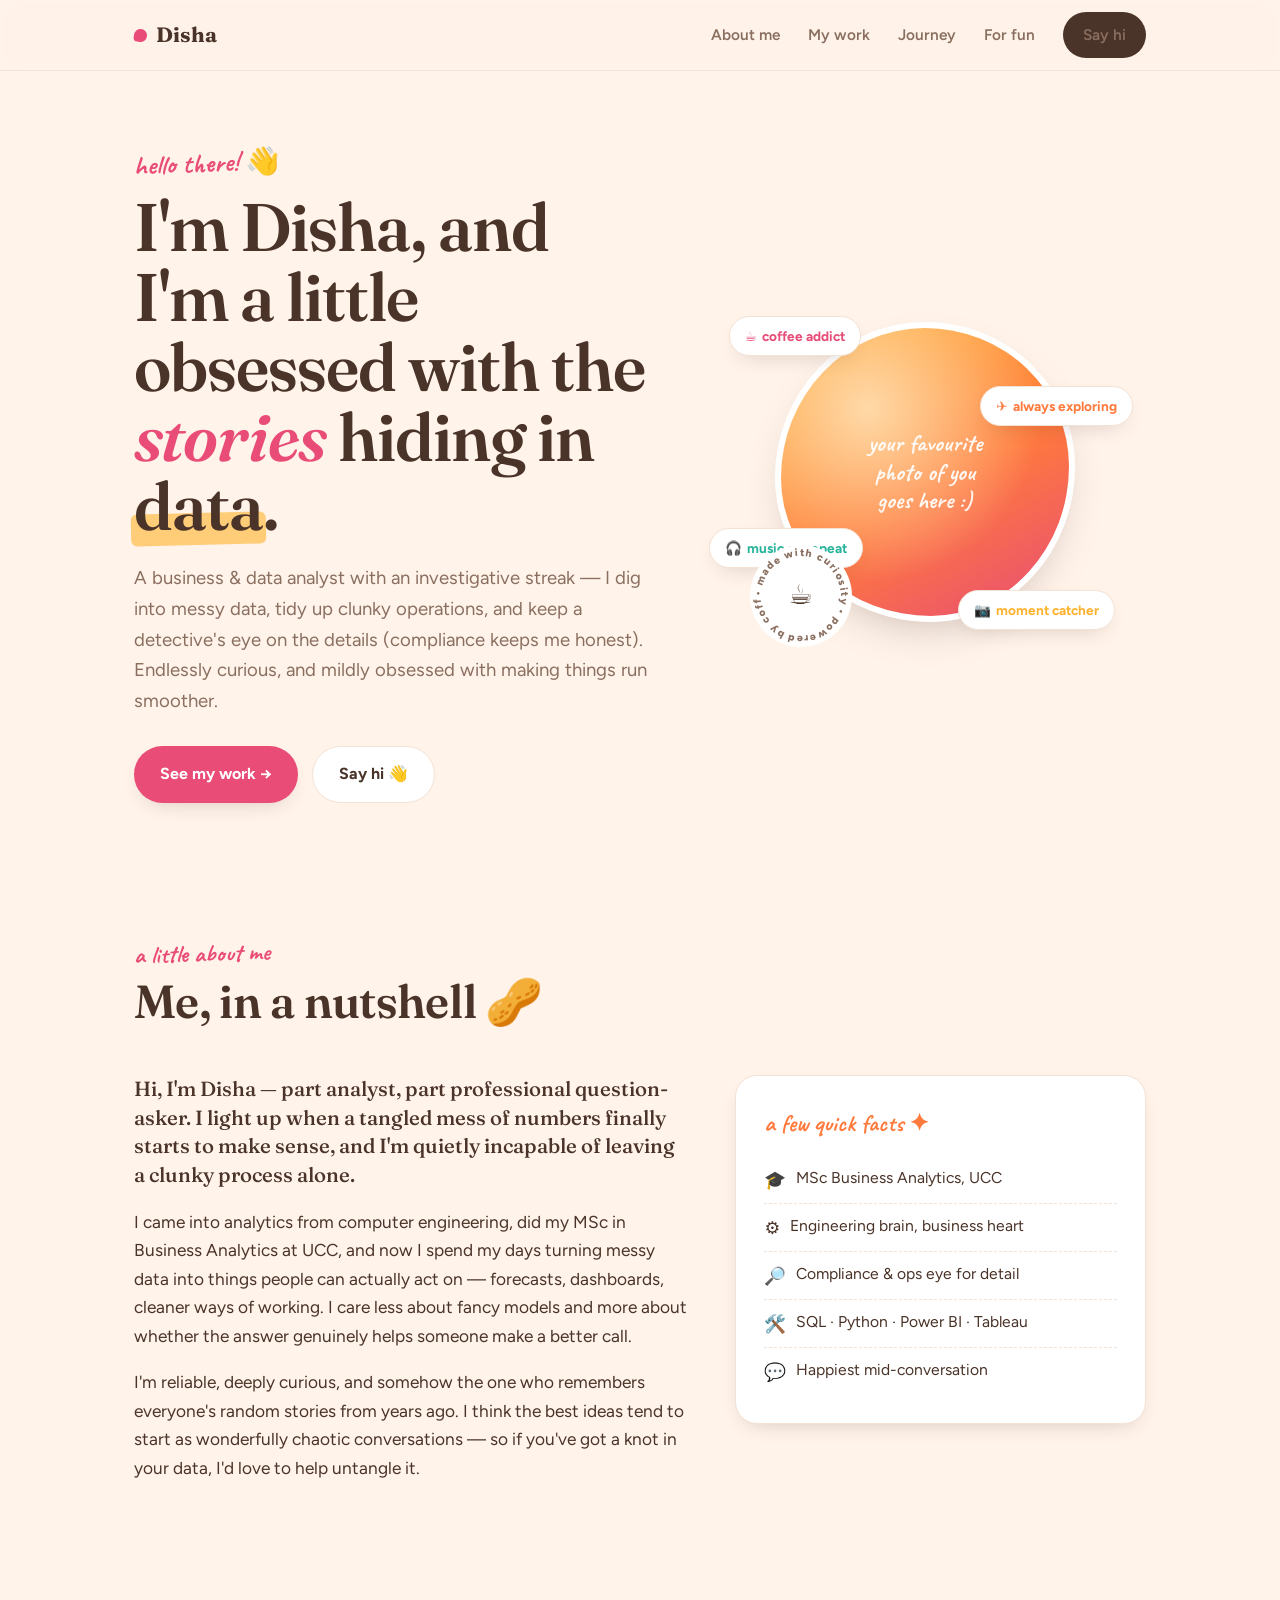
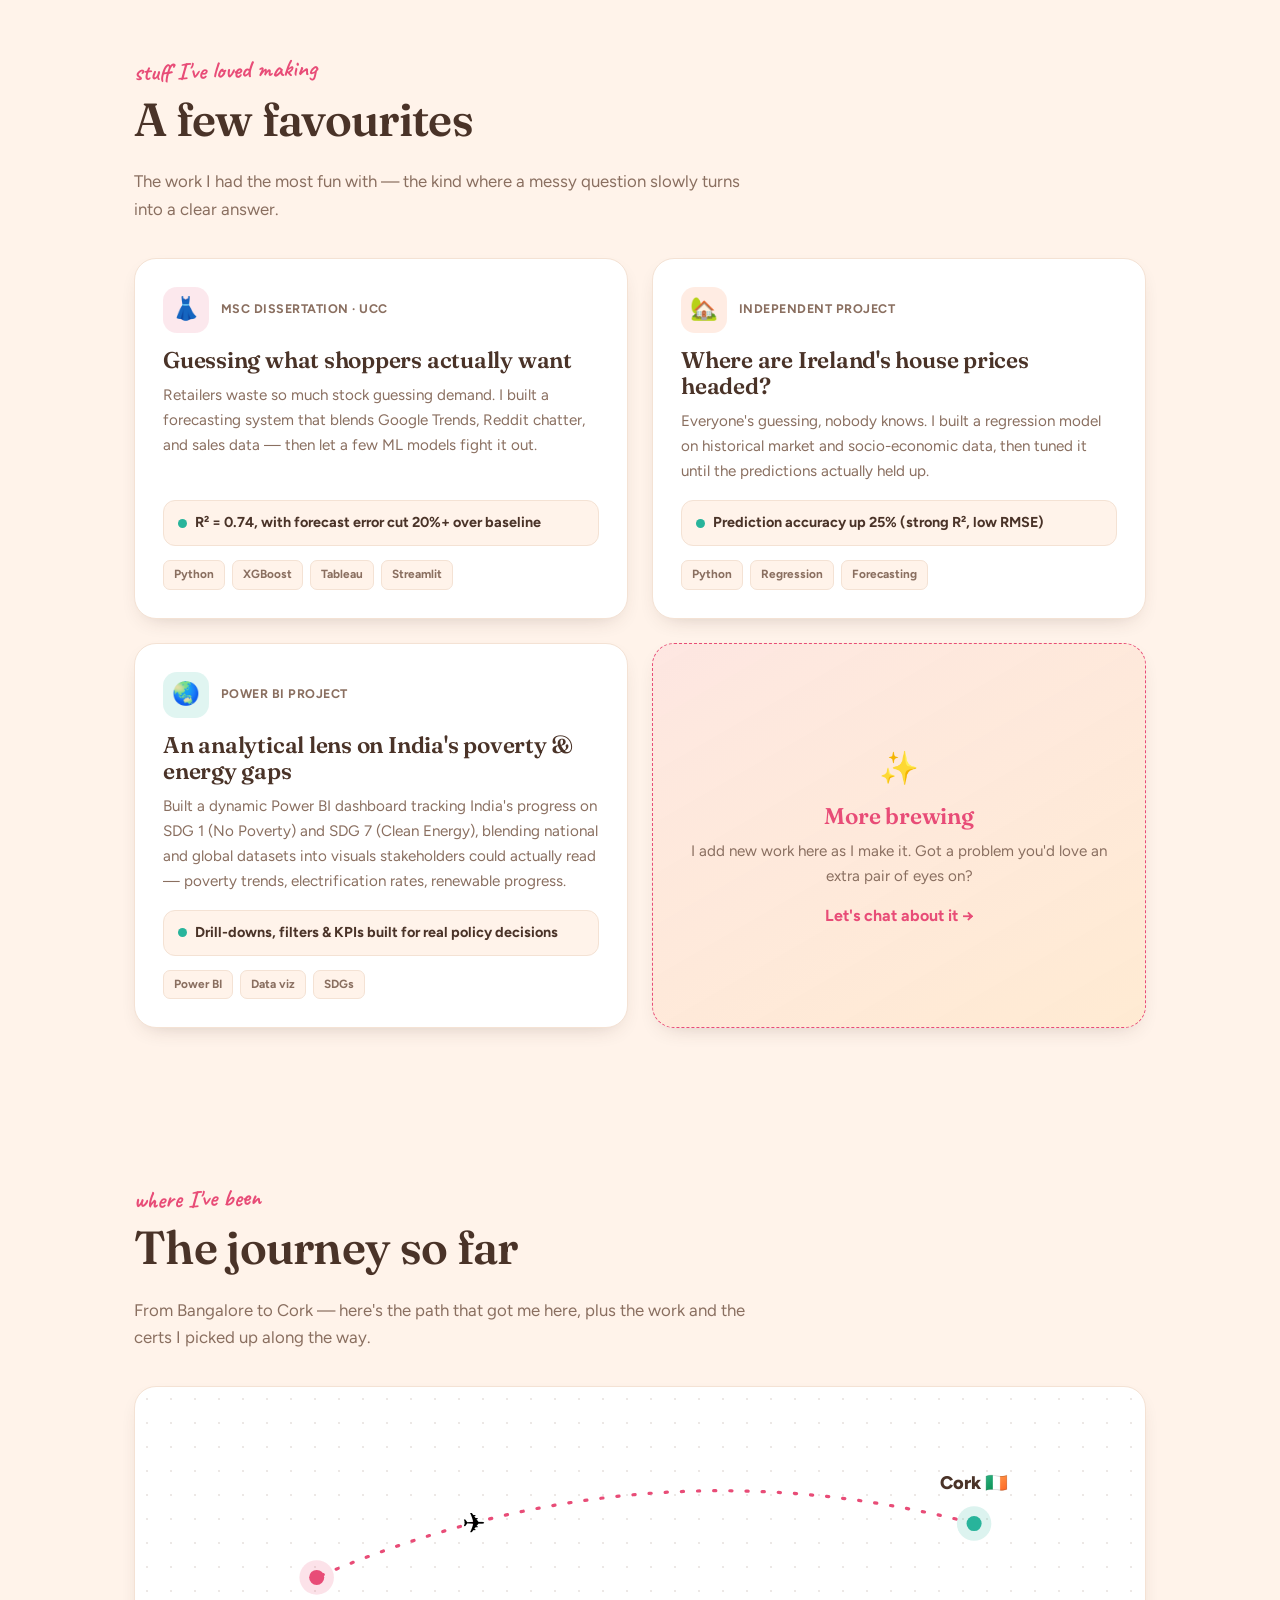
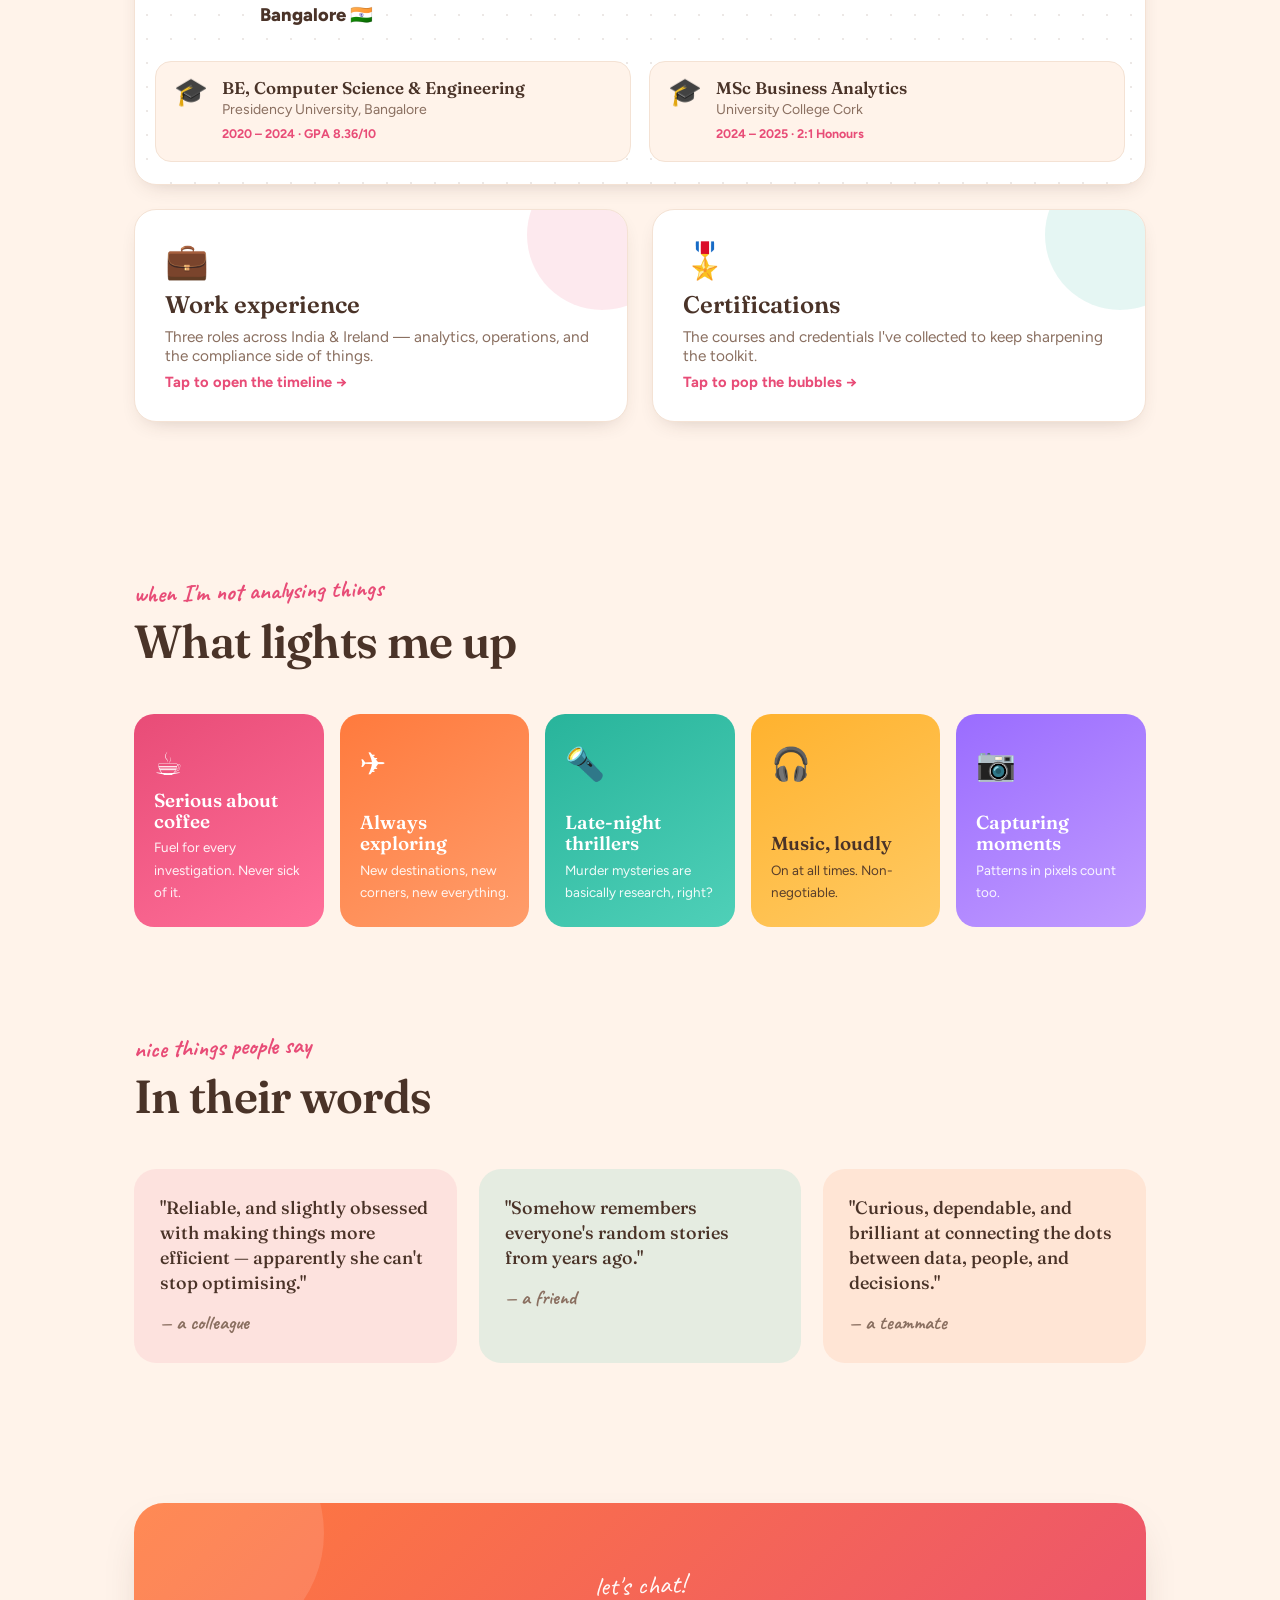
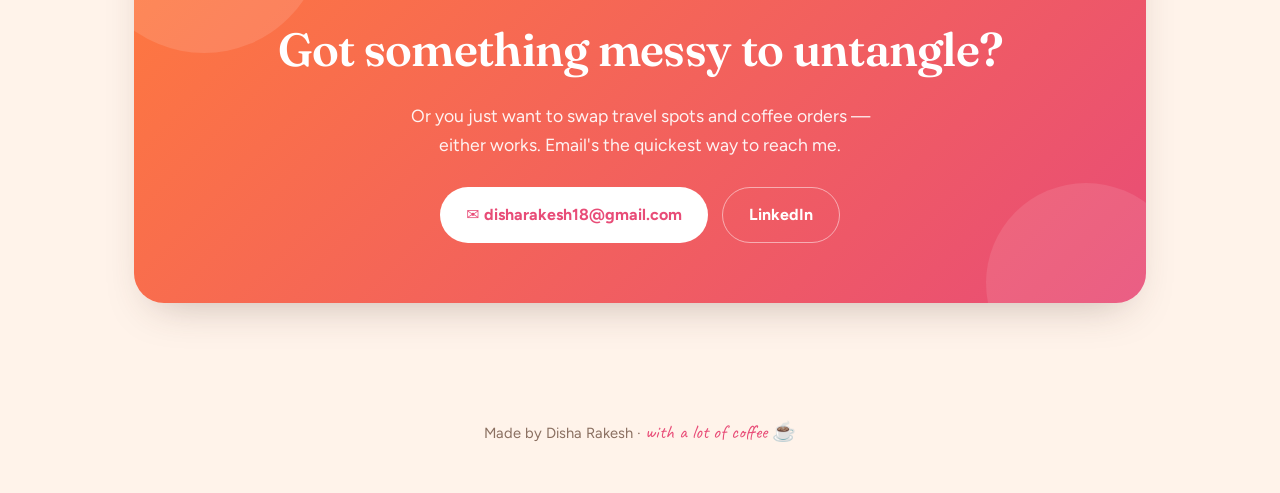
==== index.html @ 00ea3df7 "Fix file names" ====
<!DOCTYPE html>
<html lang="en">
<head>
<meta charset="UTF-8" />
<meta name="viewport" content="width=device-width, initial-scale=1.0" />
<title>Disha Rakesh — Business &amp; Data Analyst</title>
<meta name="description" content="Disha Rakesh — a business & data analyst with an investigative streak, curious about the stories data can tell." />
<link rel="preconnect" href="https://fonts.googleapis.com">
<link rel="preconnect" href="https://fonts.gstatic.com" crossorigin>
<link href="https://fonts.googleapis.com/css2?family=Caveat:wght@600;700&family=Figtree:wght@400;500;600;700;800&family=Fraunces:ital,opsz,wght@0,9..144,500;0,9..144,600;0,9..144,700;1,9..144,500;1,9..144,600&display=swap" rel="stylesheet">
<link rel="stylesheet" href="styles.css">
</head>
<body>

<!-- NAV -->
<nav>
  <div class="wrap nav-in">
    <a href="#top" class="brand"><span class="blob"></span>Disha</a>
    <div class="nav-links">
      <a href="#about">About me</a>
      <a href="#work">My work</a>
      <a href="#journey">Journey</a>
      <a href="#joy">For fun</a>
      <a href="#contact" class="nav-cta">Say hi</a>
    </div>
  </div>
</nav>

<!-- HERO -->
<header id="top">
  <div class="wrap hero">
    <div>
      <span class="wave">hello there! 👋</span>
      <h1>I'm Disha, and I'm a little obsessed with the <em>stories</em> hiding in <span class="hl">data</span>.</h1>
      <p class="lede">A business &amp; data analyst with an investigative streak — I dig into messy data, tidy up clunky operations, and keep a detective's eye on the details (compliance keeps me honest). Endlessly curious, and mildly obsessed with making things run smoother.</p>
      <div class="hero-cta">
        <a href="#work" class="btn btn-primary">See my work →</a>
        <a href="#contact" class="btn btn-ghost">Say hi 👋</a>
      </div>
    </div>

    <div>
      <div class="portrait">
        <!-- EDIT: swap this for a real photo — see the CSS note above .photo -->
        <div class="photo"><span>your favourite<br>photo of you<br>goes here :)</span></div>
        <div class="pill p1"><span class="e">☕</span>coffee addict</div>
        <div class="pill p2"><span class="e">✈️</span>always exploring</div>
        <div class="pill p3"><span class="e">🎧</span>music on repeat</div>
        <div class="pill p4"><span class="e">📷</span>moment catcher</div>
        <div class="badge" aria-hidden="true">
          <svg viewBox="0 0 104 104">
            <defs><path id="circlePath" d="M52,52 m-40,0 a40,40 0 1,1 80,0 a40,40 0 1,1 -80,0"/></defs>
            <circle cx="52" cy="52" r="51" fill="#fff"/>
            <text font-family="Figtree" font-size="10.5" font-weight="800" fill="#8A6F60" letter-spacing="1.5">
              <textPath href="#circlePath" startOffset="0">• made with curiosity • powered by coffee </textPath>
            </text>
          </svg>
          <div class="ctr">☕</div>
        </div>
      </div>
    </div>
  </div>
</header>

<!-- ABOUT -->
<section id="about">
  <div class="wrap">
    <div class="sec-head reveal"><span class="sec-kicker">a little about me</span><h2>Me, in a nutshell 🥜</h2></div>
    <div class="about">
      <div class="reveal">
        <p>Hi, I'm Disha — part analyst, part professional question-asker. I light up when a tangled mess of numbers finally starts to make sense, and I'm quietly incapable of leaving a clunky process alone.</p>
        <p>I came into analytics from computer engineering, did my MSc in Business Analytics at UCC, and now I spend my days turning messy data into things people can actually act on — forecasts, dashboards, cleaner ways of working. I care less about fancy models and more about whether the answer genuinely helps someone make a better call.</p>
        <p>I'm reliable, deeply curious, and somehow the one who remembers everyone's random stories from years ago. I think the best ideas tend to start as wonderfully chaotic conversations — so if you've got a knot in your data, I'd love to help untangle it.</p>
      </div>
      <div class="notecard reveal">
        <h4>a few quick facts ✦</h4>
        <ul class="quick">
          <li><span class="e">🎓</span><span>MSc Business Analytics, UCC</span></li>
          <li><span class="e">⚙️</span><span>Engineering brain, business heart</span></li>
          <li><span class="e">🔎</span><span>Compliance &amp; ops eye for detail</span></li>
          <li><span class="e">🛠️</span><span>SQL · Python · Power BI · Tableau</span></li>
          <li><span class="e">💬</span><span>Happiest mid-conversation</span></li>
        </ul>
      </div>
    </div>
  </div>
</section>

<!-- WORK -->
<section id="work">
  <div class="wrap">
    <div class="sec-head reveal"><span class="sec-kicker">stuff I've loved making</span><h2>A few favourites</h2>
      <p class="sec-sub">The work I had the most fun with — the kind where a messy question slowly turns into a clear answer.</p>
    </div>
    <div class="work-grid">

      <article class="proj reveal">
        <div class="proj-top"><div class="proj-emoji e1">👗</div><div><div class="proj-ctx">MSc Dissertation · UCC</div></div></div>
        <h3>Guessing what shoppers actually want</h3>
        <p>Retailers waste so much stock guessing demand. I built a forecasting system that blends Google Trends, Reddit chatter, and sales data — then let a few ML models fight it out.</p>
        <div class="win"><span class="dot"></span>R² = 0.74, with forecast error cut 20%+ over baseline</div>
        <div class="tags"><span class="tag">Python</span><span class="tag">XGBoost</span><span class="tag">Tableau</span><span class="tag">Streamlit</span></div>
      </article>

      <article class="proj reveal">
        <div class="proj-top"><div class="proj-emoji e2">🏡</div><div><div class="proj-ctx">Independent project</div></div></div>
        <h3>Where are Ireland's house prices headed?</h3>
        <p>Everyone's guessing, nobody knows. I built a regression model on historical market and socio-economic data, then tuned it until the predictions actually held up.</p>
        <div class="win"><span class="dot"></span>Prediction accuracy up 25% (strong R², low RMSE)</div>
        <div class="tags"><span class="tag">Python</span><span class="tag">Regression</span><span class="tag">Forecasting</span></div>
      </article>

      <article class="proj reveal">
        <div class="proj-top"><div class="proj-emoji e3">🌏</div><div><div class="proj-ctx">Power BI project</div></div></div>
        <h3>An analytical lens on India's poverty &amp; energy gaps</h3>
        <p>Built a dynamic Power BI dashboard tracking India's progress on SDG 1 (No Poverty) and SDG 7 (Clean Energy), blending national and global datasets into visuals stakeholders could actually read — poverty trends, electrification rates, renewable progress.</p>
        <div class="win"><span class="dot"></span>Drill-downs, filters &amp; KPIs built for real policy decisions</div>
        <div class="tags"><span class="tag">Power BI</span><span class="tag">Data viz</span><span class="tag">SDGs</span></div>
      </article>

      <article class="proj cta reveal">
        <div class="big">✨</div>
        <h3>More brewing</h3>
        <p>I add new work here as I make it. Got a problem you'd love an extra pair of eyes on?</p>
        <a href="#contact">Let's chat about it →</a>
      </article>

    </div>
  </div>
</section>

<!-- JOURNEY -->
<section id="journey">
  <div class="wrap">
    <div class="sec-head reveal"><span class="sec-kicker">where I've been</span><h2>The journey so far</h2>
      <p class="sec-sub">From Bangalore to Cork — here's the path that got me here, plus the work and the certs I picked up along the way.</p>
    </div>

    <!-- EDUCATION MAP -->
    <div class="map-panel reveal">
      <svg viewBox="0 0 900 230" xmlns="http://www.w3.org/2000/svg" aria-label="A travel map showing education in Bangalore, India and a master's in Cork, Ireland">
        <!-- dotted travelling flight path -->
        <path d="M150,160 Q450,30 760,110" fill="none" stroke="#E84C77" stroke-width="3" stroke-linecap="round" stroke-dasharray="2 13">
          <animate attributeName="stroke-dashoffset" from="0" to="-150" dur="6s" repeatCount="indefinite"/>
        </path>
        <!-- travelling plane -->
        <text font-size="26" text-anchor="middle" dominant-baseline="central">✈️
          <animateMotion dur="8s" repeatCount="indefinite" path="M150,160 Q450,30 760,110"/>
        </text>
        <!-- start pin: India -->
        <circle cx="150" cy="160" r="16" fill="#E84C77" opacity="0.16"/>
        <circle cx="150" cy="160" r="7" fill="#E84C77"/>
        <text x="150" y="200" text-anchor="middle" font-family="Figtree" font-size="17" font-weight="800" fill="#4A3328">Bangalore 🇮🇳</text>
        <!-- end pin: Ireland -->
        <circle cx="760" cy="110" r="16" fill="#28B49B" opacity="0.16"/>
        <circle cx="760" cy="110" r="7" fill="#28B49B"/>
        <text x="760" y="78" text-anchor="middle" font-family="Figtree" font-size="17" font-weight="800" fill="#4A3328">Cork 🇮🇪</text>
      </svg>
      <div class="edu-cards">
        <div class="edu-card">
          <span class="flag">🎓</span>
          <div><div class="deg">BE, Computer Science &amp; Engineering</div><div class="uni">Presidency University, Bangalore</div><div class="yr">2020 – 2024 · GPA 8.36/10</div></div>
        </div>
        <div class="edu-card">
          <span class="flag">🎓</span>
          <div><div class="deg">MSc Business Analytics</div><div class="uni">University College Cork</div><div class="yr">2024 – 2025 · 2:1 Honours</div></div>
        </div>
      </div>
    </div>

    <!-- BIG CLICKABLE CARDS -->
    <div class="big-cards">
      <button class="bigcard c-exp reveal" data-modal="exp" aria-haspopup="dialog">
        <div class="bc-ic">💼</div>
        <h3>Work experience</h3>
        <p>Three roles across India &amp; Ireland — analytics, operations, and the compliance side of things.</p>
        <span class="hint">Tap to open the timeline →</span>
      </button>
      <button class="bigcard c-cert reveal" data-modal="certs" aria-haspopup="dialog">
        <div class="bc-ic">🎖️</div>
        <h3>Certifications</h3>
        <p>The courses and credentials I've collected to keep sharpening the toolkit.</p>
        <span class="hint">Tap to pop the bubbles →</span>
      </button>
    </div>
  </div>
</section>

<!-- INTERESTS -->
<section id="joy">
  <div class="wrap">
    <div class="sec-head reveal"><span class="sec-kicker">when I'm not analysing things</span><h2>What lights me up</h2></div>
    <div class="joy">
      <div class="joy-tile j1 reveal"><div class="big">☕</div><div><div class="t">Serious about coffee</div><div class="s">Fuel for every investigation. Never sick of it.</div></div></div>
      <div class="joy-tile j2 reveal"><div class="big">✈️</div><div><div class="t">Always exploring</div><div class="s">New destinations, new corners, new everything.</div></div></div>
      <div class="joy-tile j3 reveal"><div class="big">🔦</div><div><div class="t">Late-night thrillers</div><div class="s">Murder mysteries are basically research, right?</div></div></div>
      <div class="joy-tile j4 reveal"><div class="big">🎧</div><div><div class="t">Music, loudly</div><div class="s">On at all times. Non-negotiable.</div></div></div>
      <div class="joy-tile j5 reveal"><div class="big">📷</div><div><div class="t">Capturing moments</div><div class="s">Patterns in pixels count too.</div></div></div>
    </div>
  </div>
</section>

<!-- TESTIMONIALS -->
<section style="padding-top:20px">
  <div class="wrap">
    <div class="sec-head reveal"><span class="sec-kicker">nice things people say</span><h2>In their words</h2></div>
    <div class="says">
      <div class="say reveal">"Reliable, and slightly obsessed with making things more efficient — apparently she can't stop optimising."<span class="who">— a colleague</span></div>
      <div class="say reveal">"Somehow remembers everyone's random stories from years ago."<span class="who">— a friend</span></div>
      <div class="say reveal">"Curious, dependable, and brilliant at connecting the dots between data, people, and decisions."<span class="who">— a teammate</span></div>
    </div>
  </div>
</section>

<!-- CONTACT -->
<section id="contact">
  <div class="wrap">
    <div class="contact reveal">
      <span class="hand">let's chat!</span>
      <h2 class="serif">Got something messy to untangle?</h2>
      <p>Or you just want to swap travel spots and coffee orders — either works. Email's the quickest way to reach me.</p>
      <div class="contact-links">
        <a href="mailto:dishr1810@gmail.com" class="btn btn-light">✉ disharakesh18@gmail.com</a>
        <!-- EDIT: paste your full LinkedIn URL below -->
        <a href="https://www.linkedin.com/in/disha-rakesh/" class="btn btn-outline">LinkedIn</a>
      </div>
    </div>
  </div>
</section>

<footer><div class="wrap">Made by Disha Rakesh · <span class="hand">with a lot of coffee ☕</span></div></footer>

<!-- MODAL: EXPERIENCE -->
<div class="modal-overlay" id="modal-exp" role="dialog" aria-modal="true" aria-labelledby="exp-title">
  <div class="modal">
    <button class="modal-close" aria-label="Close">✕</button>
    <span class="m-kick">three stops so far</span>
    <h3 id="exp-title">Where I've worked</h3>
    <div class="tl">
      <div class="tl-item">
        <div class="tl-when">Apr 2025 — Present</div>
        <div class="tl-role">Customer Operations &amp; Compliance Associate</div>
        <div class="tl-org">Boylesports · Cork, Ireland</div>
        <p class="tl-desc">Running verification and payment checks in a regulated, fast-paced environment — and spotting process gaps through workflow monitoring, then documenting and escalating them to make things run better.</p>
      </div>
      <div class="tl-item">
        <div class="tl-when">Apr 2024 — Sep 2024</div>
        <div class="tl-role">Business Analyst</div>
        <div class="tl-org">Intwo · Bangalore, India</div>
        <p class="tl-desc">Designed and automated Power BI dashboards with SQL and Python, defined KPIs with stakeholders, and kept reporting reliable across 10,000+ records — while helping non-technical folks actually use the dashboards.</p>
      </div>
      <div class="tl-item">
        <div class="tl-when">Sep 2023 — Feb 2024</div>
        <div class="tl-role">Business Analyst Intern</div>
        <div class="tl-org">Intwo · Bangalore, India</div>
        <p class="tl-desc">Elicited and documented business requirements, analysed structured datasets, and supported data cleaning and validation with Python and Excel to keep reporting accurate.</p>
      </div>
    </div>
  </div>
</div>

<!-- MODAL: CERTIFICATIONS -->
<div class="modal-overlay" id="modal-certs" role="dialog" aria-modal="true" aria-labelledby="cert-title">
  <div class="modal">
    <button class="modal-close" aria-label="Close">✕</button>
    <span class="m-kick">always topping up</span>
    <h3 id="cert-title">Certifications</h3>
    <div class="bubbles">
      <div class="bubble">Business Analysis<small>Microsoft &amp; LinkedIn</small></div>
      <div class="bubble">SQL<small>HackerRank</small></div>
      <div class="bubble">Python Masterclass<small>Udemy</small></div>
      <div class="bubble">OCI Generative AI<small>Oracle</small></div>
      <div class="bubble">Excel Essentials<small>Microsoft 365</small></div>
    </div>
  </div>
</div>

<script>
  // reveal on scroll
  const io = new IntersectionObserver((entries)=>{
    entries.forEach(e=>{ if(e.isIntersecting){ e.target.classList.add('in'); io.unobserve(e.target); } });
  },{threshold:.15});
  document.querySelectorAll('.reveal').forEach(el=>io.observe(el));

  // modals
  const overlays = document.querySelectorAll('.modal-overlay');
  function closeAll(){ overlays.forEach(o=>o.classList.remove('open')); document.body.style.overflow=''; }
  document.querySelectorAll('[data-modal]').forEach(btn=>{
    btn.addEventListener('click',()=>{ const m=document.getElementById('modal-'+btn.dataset.modal); if(m){ m.classList.add('open'); document.body.style.overflow='hidden'; } });
  });
  overlays.forEach(ov=>{
    ov.addEventListener('click',e=>{ if(e.target===ov) closeAll(); });
    ov.querySelector('.modal-close').addEventListener('click',closeAll);
  });
  document.addEventListener('keydown',e=>{ if(e.key==='Escape') closeAll(); });

  // pause map motion if reduced motion preferred
  if(window.matchMedia('(prefers-reduced-motion: reduce)').matches){
    document.querySelectorAll('svg').forEach(s=>{ try{ s.pauseAnimations(); }catch(_){} });
  }
</script>
</body>
</html>
---- styles.css ----
:root{
    --bg:#FFF3EA; --surface:#FFFFFF; --ink:#4A3328; --ink-soft:#8A6F60;
    --berry:#E84C77; --berry-d:#d43c66;
    --tangerine:#FF7A3D; --marigold:#FFB22E; --teal:#28B49B; --grape:#9A6CFF;
    --line:#F4E2D4; --shadow:0 18px 44px -20px rgba(74,51,40,.34);
    --shadow-sm:0 8px 22px -12px rgba(74,51,40,.30); --r:22px;
  }
  *{box-sizing:border-box;margin:0;padding:0}
  html{scroll-behavior:smooth}
  body{background:var(--bg);color:var(--ink);font-family:"Figtree",system-ui,sans-serif;line-height:1.65;-webkit-font-smoothing:antialiased;overflow-x:hidden}
  a{color:inherit;text-decoration:none}
  .wrap{max-width:1060px;margin:0 auto;padding:0 24px}
  .hand{font-family:"Caveat",cursive}
  .serif{font-family:"Fraunces",serif;font-optical-sizing:auto}
  a:focus-visible,button:focus-visible{outline:3px solid var(--berry);outline-offset:3px;border-radius:8px}

  .hl{position:relative;white-space:nowrap}
  .hl::after{content:"";position:absolute;left:-3px;right:-3px;bottom:4%;height:38%;background:var(--marigold);opacity:.6;z-index:-1;border-radius:6px;transform:rotate(-1.4deg)}

  /* NAV */
  nav{position:sticky;top:0;z-index:50;backdrop-filter:saturate(140%) blur(10px);background:rgba(255,243,234,.84);border-bottom:1px solid var(--line)}
  .nav-in{display:flex;align-items:center;justify-content:space-between;height:70px}
  .brand{font-family:"Fraunces",serif;font-weight:700;font-size:1.3rem;display:flex;align-items:center;gap:9px}
  .brand .blob{width:13px;height:13px;border-radius:50% 50% 50% 30%;background:var(--berry);transform:rotate(8deg)}
  .nav-links{display:flex;gap:28px;align-items:center}
  .nav-links a{font-weight:600;font-size:.96rem;color:var(--ink-soft);transition:color .2s}
  .nav-links a:hover{color:var(--berry)}
  .nav-cta{background:var(--ink);color:#fff;padding:10px 20px;border-radius:99px;font-size:.92rem;font-weight:700;transition:transform .2s,background .2s}
  .nav-cta:hover{transform:translateY(-2px);background:var(--berry)}
  @media(max-width:680px){.nav-links a:not(.nav-cta){display:none}}

  /* HERO */
  header{padding:70px 0 50px}
  .hero{display:grid;grid-template-columns:1.08fr .92fr;gap:50px;align-items:center}
  @media(max-width:880px){.hero{grid-template-columns:1fr;gap:50px}}
  .wave{font-family:"Caveat",cursive;font-size:1.7rem;color:var(--berry);font-weight:700;display:inline-block;transform:rotate(-2deg)}
  h1{font-family:"Fraunces",serif;font-weight:600;font-size:clamp(2.6rem,5.6vw,4.2rem);line-height:1.04;letter-spacing:-.015em;margin:6px 0 22px}
  h1 em{font-style:italic;color:var(--berry)}
  .lede{font-size:1.16rem;color:var(--ink-soft);max-width:48ch;margin-bottom:30px}
  .hero-cta{display:flex;gap:14px;flex-wrap:wrap}
  .btn{display:inline-flex;align-items:center;gap:9px;padding:14px 26px;border-radius:99px;font-weight:700;font-size:1rem;transition:transform .2s,box-shadow .2s;cursor:pointer;border:none}
  .btn-primary{background:var(--berry);color:#fff;box-shadow:var(--shadow-sm)}
  .btn-primary:hover{transform:translateY(-3px) rotate(-1deg);box-shadow:var(--shadow)}
  .btn-ghost{background:var(--surface);color:var(--ink);border:1.5px solid var(--line)}
  .btn-ghost:hover{transform:translateY(-3px) rotate(1deg);border-color:var(--berry);color:var(--berry)}

  .portrait{position:relative;width:300px;height:300px;margin:0 auto}
  @media(max-width:880px){.portrait{margin-top:20px}}
  .photo{width:300px;height:300px;border-radius:50% 50% 48% 52%/52% 48% 52% 48%;background:
      radial-gradient(circle at 30% 28%,#FFD9A8,transparent 60%),
      linear-gradient(150deg,var(--marigold),var(--tangerine) 55%,var(--berry));
      display:flex;align-items:center;justify-content:center;text-align:center;
      box-shadow:var(--shadow);border:6px solid #fff;overflow:hidden}
  .photo span{font-family:"Caveat",cursive;font-size:1.5rem;color:rgba(255,255,255,.92);font-weight:700;padding:20px;line-height:1.2}
  /* to use your own photo: replace the .photo div's background with:
     background:url('your-photo.jpg') center/cover; and delete the inner <span> */
  .pill{position:absolute;background:var(--surface);border:1.5px solid var(--line);border-radius:99px;padding:8px 15px;font-weight:700;font-size:.85rem;box-shadow:var(--shadow-sm);white-space:nowrap;animation:bob 5s ease-in-out infinite}
  .pill .e{margin-right:5px}
  .p1{top:-6px;left:-46px;color:var(--berry);animation-delay:0s}
  .p2{top:64px;right:-58px;color:var(--tangerine);animation-delay:.7s}
  .p3{bottom:54px;left:-66px;color:var(--teal);animation-delay:1.4s}
  .p4{bottom:-8px;right:-40px;color:var(--marigold);animation-delay:2.1s}
  @media(max-width:520px){.p1{left:-20px}.p2{right:-20px}.p3{left:-20px}.p4{right:-14px}}
  @keyframes bob{0%,100%{transform:translateY(0)}50%{transform:translateY(-11px)}}

  .badge{position:absolute;bottom:-26px;left:-26px;width:104px;height:104px;animation:spin 22s linear infinite}
  .badge .ctr{position:absolute;inset:0;display:flex;align-items:center;justify-content:center;font-size:1.7rem}
  @keyframes spin{to{transform:rotate(360deg)}}

  /* SECTION */
  section{padding:70px 0}
  .sec-head{margin-bottom:34px}
  .sec-kicker{font-family:"Caveat",cursive;font-size:1.5rem;color:var(--berry);font-weight:700;display:block;transform:rotate(-1.5deg);margin-bottom:2px}
  h2{font-family:"Fraunces",serif;font-weight:600;font-size:clamp(2rem,4.2vw,2.9rem);letter-spacing:-.015em}
  .sec-sub{color:var(--ink-soft);max-width:56ch;margin-top:10px;font-size:1.05rem}

  /* ABOUT */
  .about{display:grid;grid-template-columns:1.15fr .85fr;gap:46px;align-items:start}
  @media(max-width:780px){.about{grid-template-columns:1fr;gap:34px}}
  .about p{margin-bottom:18px;font-size:1.08rem}
  .about p:first-of-type{font-size:1.28rem;color:var(--ink);font-family:"Fraunces",serif;font-weight:500;line-height:1.4}
  .about em{font-style:italic;color:var(--berry);font-weight:600}
  .notecard{background:var(--surface);border:1.5px solid var(--line);border-radius:var(--r);padding:28px;box-shadow:var(--shadow-sm);transform:rotate(1deg)}
  .notecard h4{font-family:"Caveat",cursive;font-size:1.5rem;color:var(--tangerine);margin-bottom:12px}
  .quick{list-style:none}
  .quick li{padding:9px 0;border-bottom:1px dashed var(--line);font-size:.98rem;display:flex;gap:10px}
  .quick li:last-child{border:none}
  .quick .e{font-size:1.1rem}

  /* WORK */
  .work-grid{display:grid;grid-template-columns:repeat(2,1fr);gap:24px}
  @media(max-width:760px){.work-grid{grid-template-columns:1fr}}
  .proj{background:var(--surface);border:1.5px solid var(--line);border-radius:var(--r);padding:28px;box-shadow:var(--shadow-sm);transition:transform .25s,box-shadow .25s;display:flex;flex-direction:column}
  .proj:hover{transform:translateY(-6px) rotate(-.6deg);box-shadow:var(--shadow)}
  .proj-top{display:flex;align-items:center;gap:12px;margin-bottom:14px}
  .proj-emoji{width:46px;height:46px;border-radius:14px;display:flex;align-items:center;justify-content:center;font-size:1.4rem;flex-shrink:0}
  .e1{background:rgba(232,76,119,.13)} .e2{background:rgba(255,122,61,.14)}
  .e3{background:rgba(40,180,155,.14)} .e4{background:rgba(255,178,46,.18)}
  .proj-ctx{font-size:.78rem;font-weight:700;color:var(--ink-soft);text-transform:uppercase;letter-spacing:.04em}
  .proj h3{font-family:"Fraunces",serif;font-weight:600;font-size:1.42rem;margin-bottom:10px;letter-spacing:-.01em;line-height:1.15}
  .proj p{color:var(--ink-soft);font-size:.95rem;margin-bottom:16px}
  .win{margin-top:auto;display:inline-flex;align-items:center;gap:8px;background:var(--bg);border:1.5px solid var(--line);border-radius:12px;padding:10px 14px;font-weight:700;font-size:.9rem}
  .win .dot{width:9px;height:9px;border-radius:50%;background:var(--teal);flex-shrink:0}
  .tags{display:flex;gap:7px;flex-wrap:wrap;margin-top:14px}
  .tag{font-size:.74rem;font-weight:700;padding:4px 10px;border-radius:7px;background:var(--bg);color:var(--ink-soft);border:1px solid var(--line)}
  .proj.cta{background:linear-gradient(150deg,rgba(232,76,119,.07),rgba(255,178,46,.12));border:1.5px dashed var(--berry);justify-content:center;text-align:center;align-items:center}
  .proj.cta .big{font-size:2rem;margin-bottom:8px}
  .proj.cta h3{color:var(--berry)}
  .proj.cta p{margin-bottom:14px}
  .proj.cta a{font-weight:700;color:var(--berry)}

  /* JOURNEY: map */
  .map-panel{background-color:var(--surface);background-image:radial-gradient(rgba(138,111,96,.16) 1.4px,transparent 1.5px);background-size:24px 24px;border:1.5px solid var(--line);border-radius:var(--r);padding:18px 20px 22px;box-shadow:var(--shadow-sm)}
  .map-panel svg{width:100%;height:auto;display:block}
  .edu-cards{display:grid;grid-template-columns:1fr 1fr;gap:18px;margin-top:8px}
  @media(max-width:560px){.edu-cards{grid-template-columns:1fr}}
  .edu-card{display:flex;gap:14px;align-items:flex-start;background:var(--bg);border:1px solid var(--line);border-radius:16px;padding:16px 18px}
  .edu-card .flag{font-size:1.7rem;line-height:1}
  .edu-card .deg{font-family:"Fraunces",serif;font-weight:600;font-size:1.06rem;line-height:1.2}
  .edu-card .uni{font-size:.88rem;color:var(--ink-soft)}
  .edu-card .yr{font-size:.78rem;color:var(--berry);font-weight:700;margin-top:3px}

  /* big clickable cards */
  .big-cards{display:grid;grid-template-columns:1fr 1fr;gap:24px;margin-top:24px}
  @media(max-width:760px){.big-cards{grid-template-columns:1fr}}
  .bigcard{text-align:left;font-family:inherit;color:inherit;cursor:pointer;border:1.5px solid var(--line);background:var(--surface);border-radius:var(--r);padding:30px;box-shadow:var(--shadow-sm);transition:transform .25s,box-shadow .25s;display:flex;flex-direction:column;gap:8px;min-height:190px;position:relative;overflow:hidden}
  .bigcard::after{content:"";position:absolute;width:150px;height:150px;border-radius:50%;right:-50px;top:-50px;opacity:.12}
  .bigcard.c-exp::after{background:var(--berry)}
  .bigcard.c-cert::after{background:var(--teal)}
  .bigcard:hover{transform:translateY(-6px) rotate(-.6deg);box-shadow:var(--shadow)}
  .bigcard .bc-ic{font-size:2.2rem}
  .bigcard h3{font-family:"Fraunces",serif;font-weight:600;font-size:1.5rem}
  .bigcard p{color:var(--ink-soft);font-size:.96rem}
  .bigcard .hint{margin-top:auto;font-weight:700;color:var(--berry);font-size:.92rem}

  /* MODALS */
  .modal-overlay{position:fixed;inset:0;background:rgba(74,51,40,.55);display:none;align-items:center;justify-content:center;z-index:100;padding:24px;backdrop-filter:blur(3px)}
  .modal-overlay.open{display:flex}
  .modal{background:var(--surface);border-radius:26px;padding:36px;max-width:560px;width:100%;max-height:86vh;overflow:auto;position:relative;box-shadow:var(--shadow);animation:pop .3s ease}
  @keyframes pop{from{transform:scale(.94);opacity:0}to{transform:scale(1);opacity:1}}
  .modal-close{position:absolute;top:16px;right:16px;width:40px;height:40px;border-radius:50%;border:none;background:var(--bg);color:var(--ink);font-size:1.05rem;cursor:pointer;transition:background .2s,color .2s}
  .modal-close:hover{background:var(--berry);color:#fff}
  .modal .m-kick{font-family:"Caveat",cursive;font-size:1.4rem;color:var(--tangerine)}
  .modal h3{font-family:"Fraunces",serif;font-weight:600;font-size:1.7rem;margin-bottom:4px}

  .tl{margin-top:22px;padding-left:26px;position:relative}
  .tl::before{content:"";position:absolute;left:6px;top:8px;bottom:8px;width:2px;background:var(--line)}
  .tl-item{position:relative;padding-bottom:24px}
  .tl-item:last-child{padding-bottom:0}
  .tl-item::before{content:"";position:absolute;left:-26px;top:5px;width:14px;height:14px;border-radius:50%;border:3px solid var(--berry);background:#fff}
  .tl-item:nth-child(2)::before{border-color:var(--tangerine)}
  .tl-item:nth-child(3)::before{border-color:var(--teal)}
  .tl-when{font-family:"Figtree";font-size:.78rem;color:var(--ink-soft);font-weight:700}
  .tl-role{font-family:"Fraunces",serif;font-weight:600;font-size:1.14rem;margin-top:2px}
  .tl-org{color:var(--berry);font-weight:700;font-size:.92rem}
  .tl-desc{font-size:.92rem;color:var(--ink-soft);margin-top:6px}

  .bubbles{display:flex;flex-wrap:wrap;gap:16px;justify-content:center;margin-top:26px}
  .bubble{width:148px;height:148px;border-radius:50%;display:flex;align-items:center;justify-content:center;text-align:center;padding:16px;color:#fff;font-weight:700;font-size:.84rem;line-height:1.25;box-shadow:var(--shadow-sm);animation:bob 5s ease-in-out infinite}
  .bubble small{display:block;font-weight:600;opacity:.85;font-size:.74rem;margin-top:3px}
  .bubble:nth-child(1){background:linear-gradient(150deg,var(--berry),#ff6f99)}
  .bubble:nth-child(2){width:128px;height:128px;background:linear-gradient(150deg,var(--tangerine),#ff9d6b);animation-delay:.6s}
  .bubble:nth-child(3){background:linear-gradient(150deg,var(--teal),#4fd0b8);animation-delay:1.2s}
  .bubble:nth-child(4){width:128px;height:128px;background:linear-gradient(150deg,var(--grape),#c19bff);animation-delay:1.8s}
  .bubble:nth-child(5){background:linear-gradient(150deg,var(--marigold),#ffca63);color:var(--ink);animation-delay:2.4s}

  /* INTERESTS */
  .joy{display:grid;grid-template-columns:repeat(5,1fr);gap:16px}
  @media(max-width:780px){.joy{grid-template-columns:repeat(2,1fr)}}
  .joy-tile{border-radius:20px;padding:24px 20px;color:#fff;min-height:158px;display:flex;flex-direction:column;justify-content:space-between;transition:transform .25s}
  .joy-tile:hover{transform:translateY(-6px) rotate(-1.5deg)}
  .joy-tile .big{font-size:2rem}
  .joy-tile .t{font-family:"Fraunces",serif;font-weight:600;font-size:1.18rem;line-height:1.1}
  .joy-tile .s{font-size:.84rem;opacity:.92;margin-top:4px}
  .j1{background:linear-gradient(150deg,var(--berry),#ff6f99)}
  .j2{background:linear-gradient(150deg,var(--tangerine),#ff9d6b)}
  .j3{background:linear-gradient(150deg,var(--teal),#4fd0b8)}
  .j4{background:linear-gradient(150deg,var(--marigold),#ffca63);color:var(--ink)}
  .j5{background:linear-gradient(150deg,var(--grape),#c19bff)}

  /* TESTIMONIALS */
  .says{display:grid;grid-template-columns:repeat(3,1fr);gap:22px}
  @media(max-width:780px){.says{grid-template-columns:1fr}}
  .say{border-radius:var(--r);padding:26px;font-family:"Fraunces",serif;font-weight:500;font-size:1.12rem;line-height:1.4;position:relative}
  .say:nth-child(1){background:rgba(232,76,119,.10)}
  .say:nth-child(2){background:rgba(40,180,155,.12)}
  .say:nth-child(3){background:rgba(255,122,61,.12)}
  .say .who{display:block;margin-top:14px;font-family:"Caveat",cursive;font-size:1.25rem;color:var(--ink-soft);font-weight:700}

  /* CONTACT */
  .contact{background:linear-gradient(135deg,var(--tangerine),var(--berry));color:#fff;border-radius:30px;padding:60px 40px;text-align:center;box-shadow:var(--shadow);position:relative;overflow:hidden}
  .contact::before{content:"";position:absolute;width:240px;height:240px;border-radius:50%;background:rgba(255,255,255,.12);top:-90px;left:-50px}
  .contact::after{content:"";position:absolute;width:200px;height:200px;border-radius:50%;background:rgba(255,255,255,.10);bottom:-80px;right:-40px}
  .contact > *{position:relative;z-index:1}
  .contact .hand{font-size:1.7rem;color:rgba(255,255,255,.95);transform:rotate(-2deg);display:inline-block}
  .contact h2{color:#fff;margin:4px 0 12px}
  .contact p{color:rgba(255,255,255,.92);max-width:44ch;margin:0 auto 28px;font-size:1.1rem}
  .contact-links{display:flex;gap:14px;justify-content:center;flex-wrap:wrap}
  .btn-light{background:#fff;color:var(--berry)}
  .btn-light:hover{transform:translateY(-3px) rotate(-1deg)}
  .btn-outline{background:transparent;color:#fff;border:1.5px solid rgba(255,255,255,.5)}
  .btn-outline:hover{transform:translateY(-3px) rotate(1deg);border-color:#fff}

  footer{text-align:center;padding:44px 0;color:var(--ink-soft);font-size:.92rem}
  footer .hand{font-size:1.2rem;color:var(--berry)}

  .reveal{opacity:0;transform:translateY(26px);transition:opacity .7s,transform .7s}
  .reveal.in{opacity:1;transform:none}
  @media(prefers-reduced-motion:reduce){*{animation:none!important}.reveal{opacity:1;transform:none}}
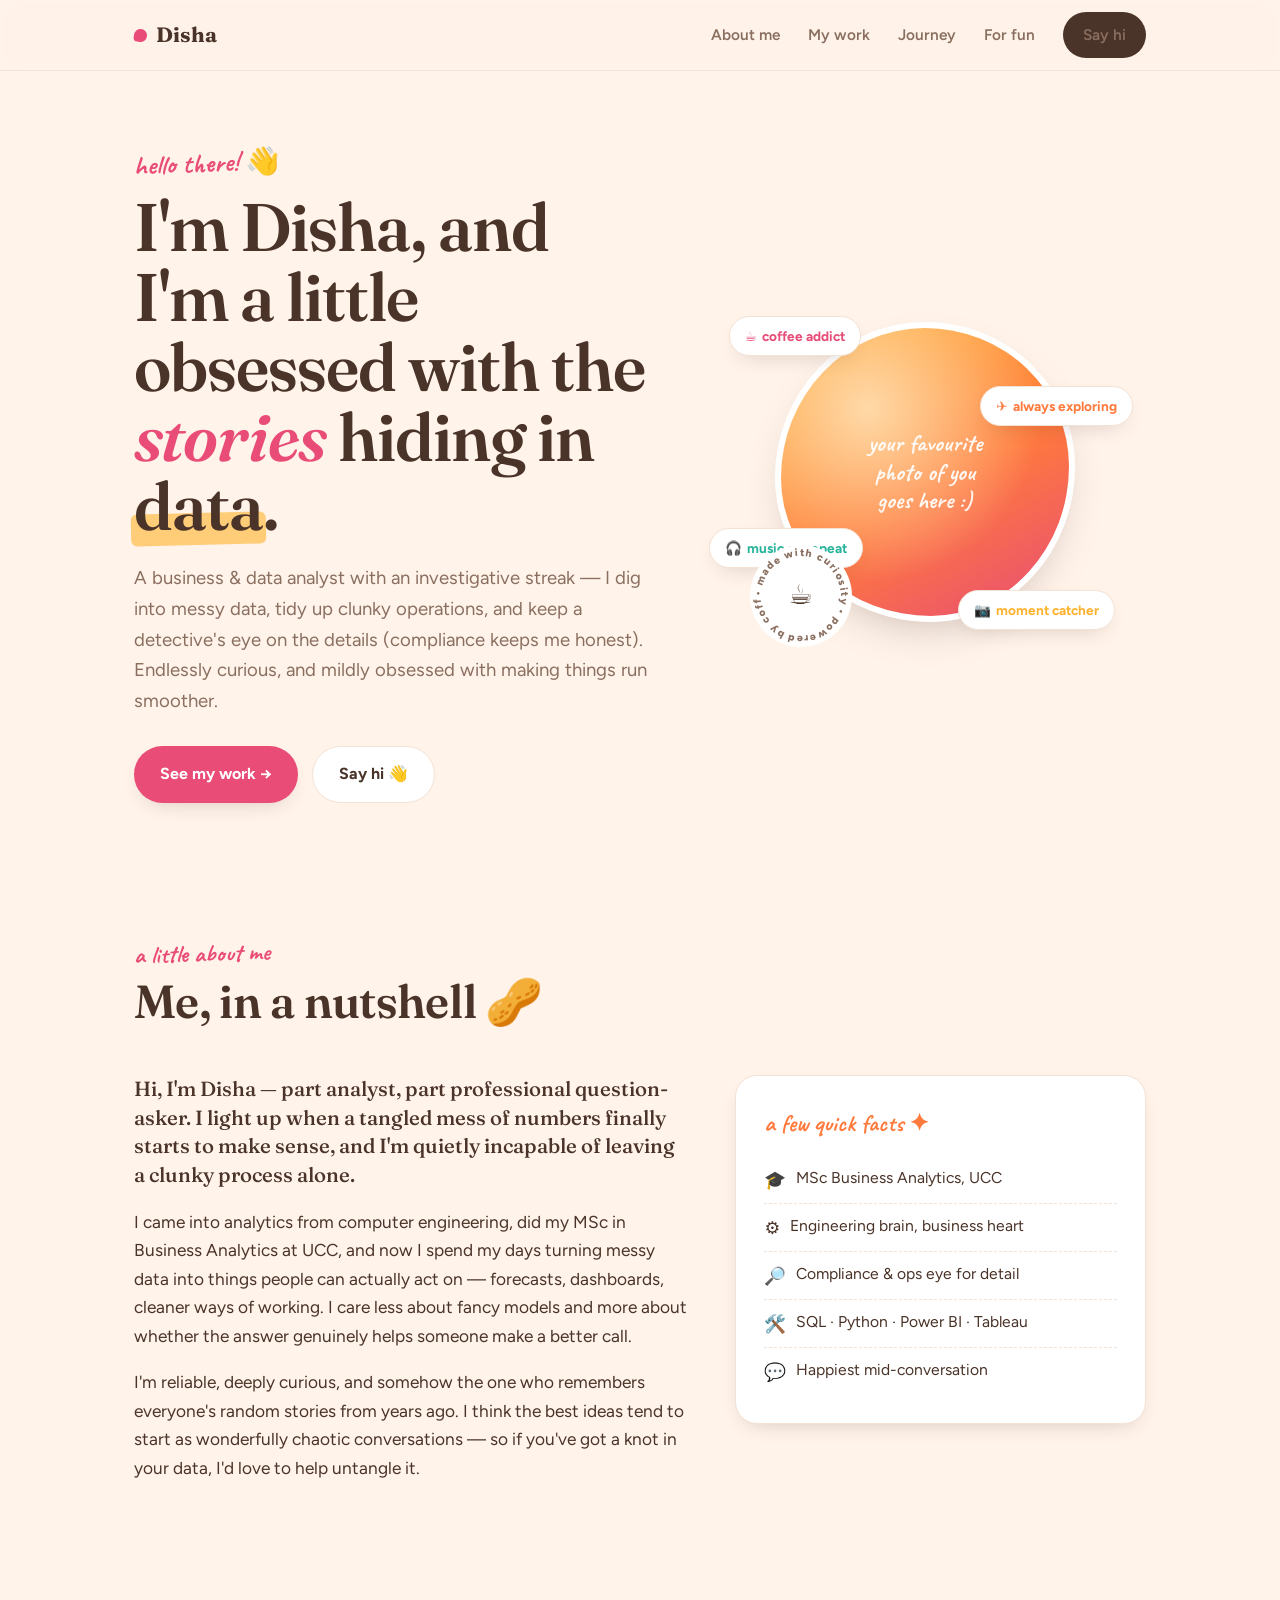
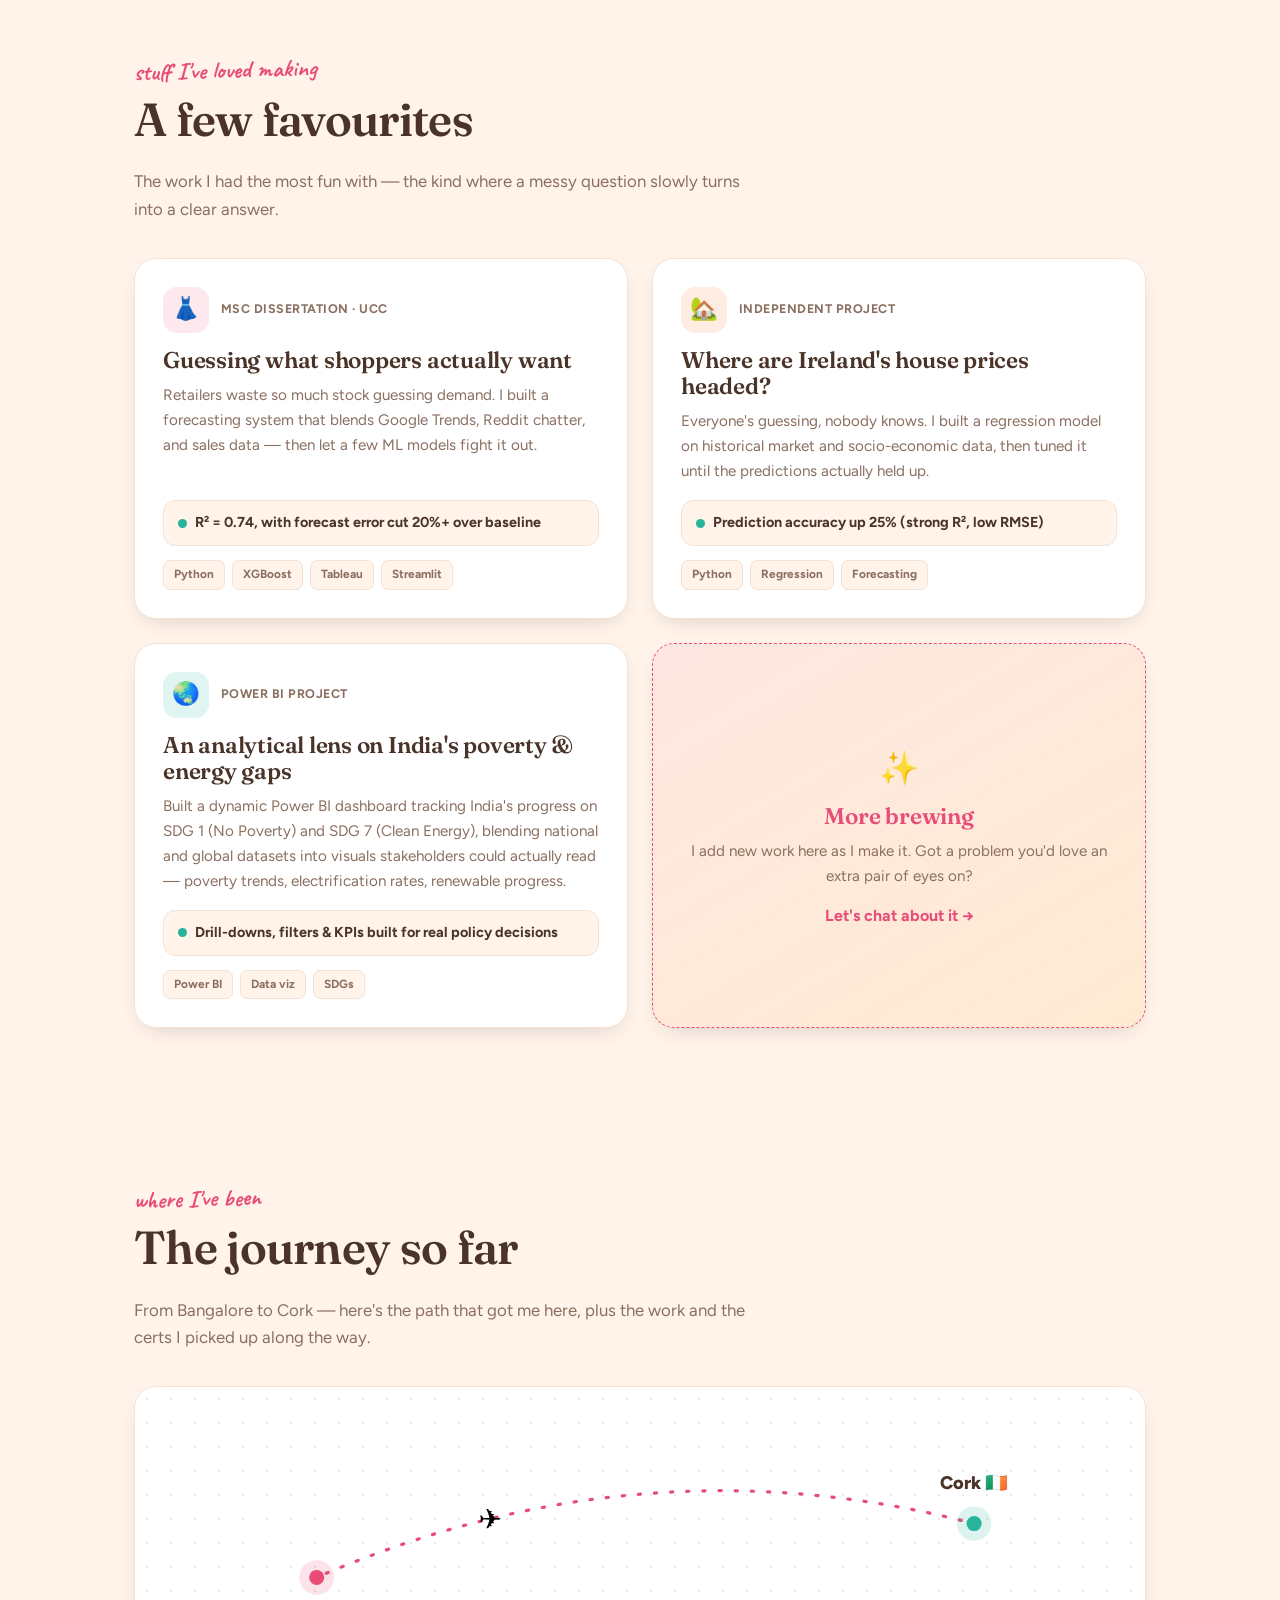
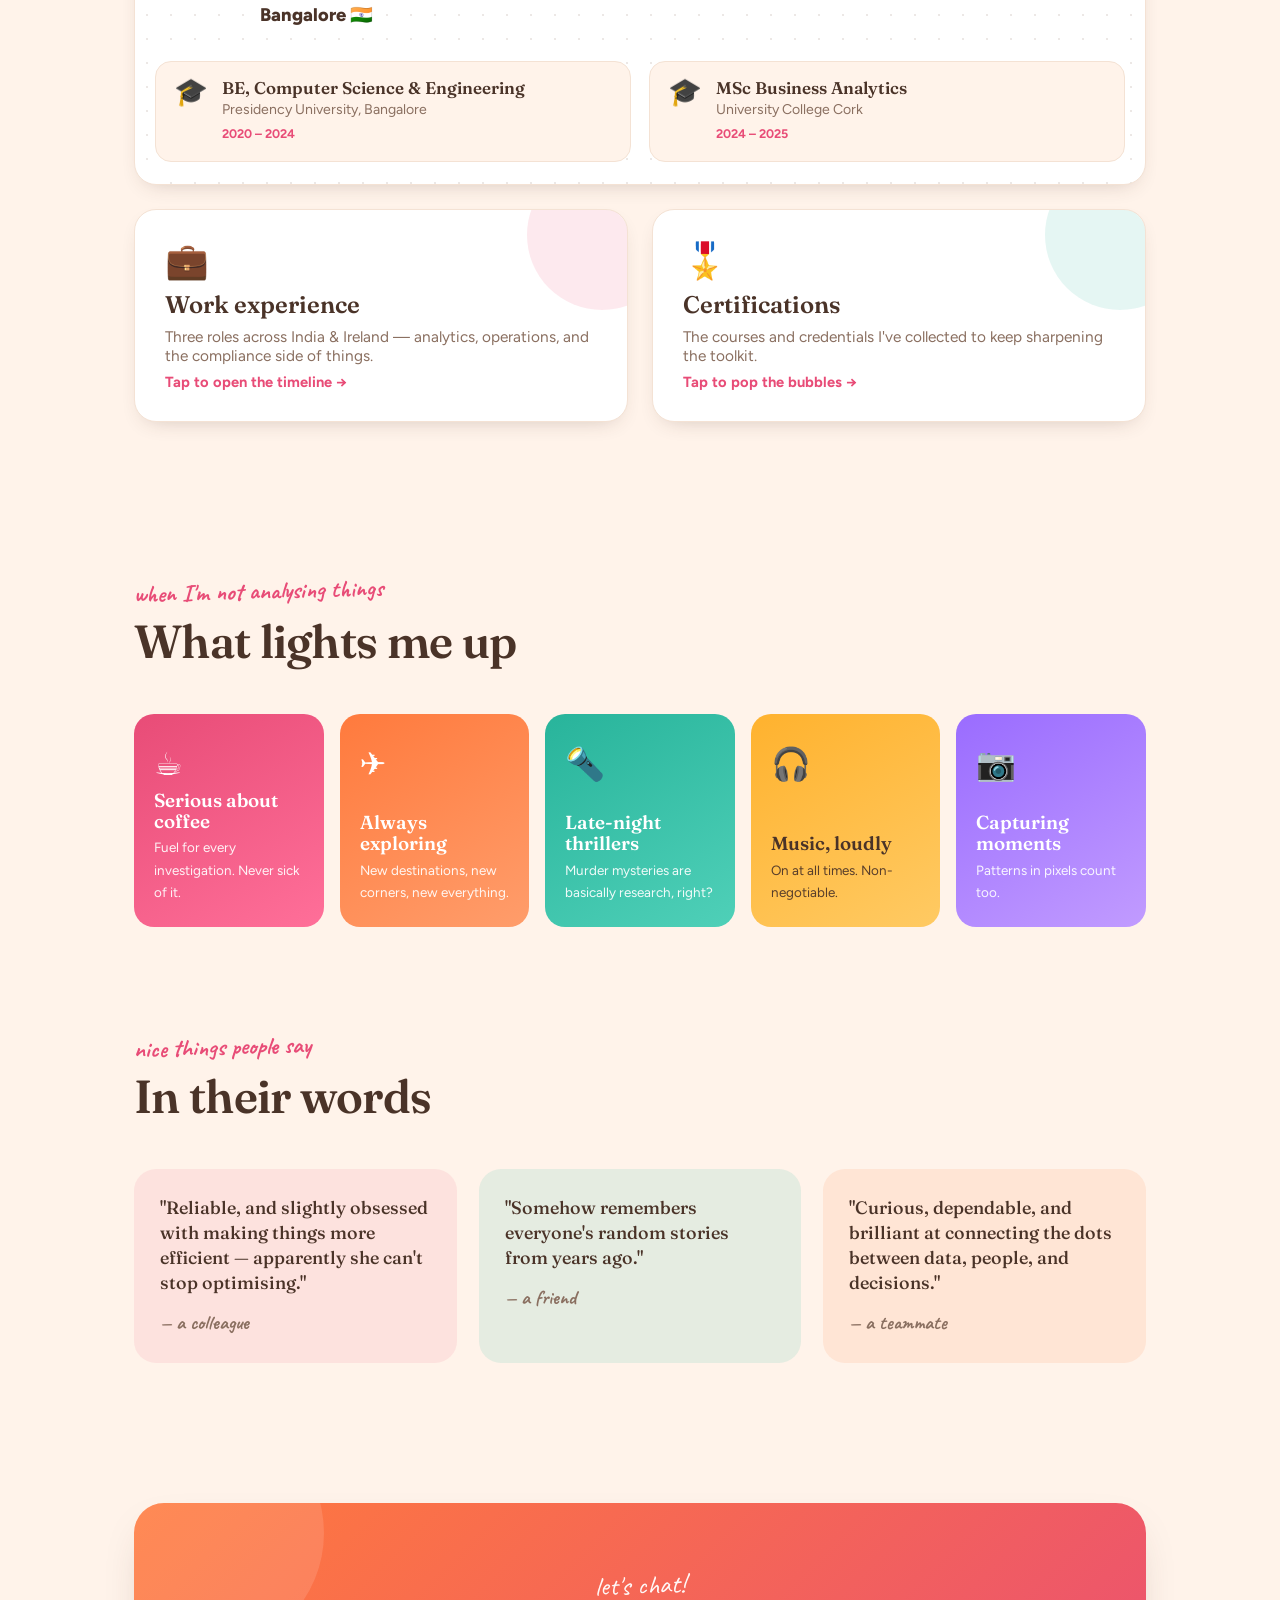
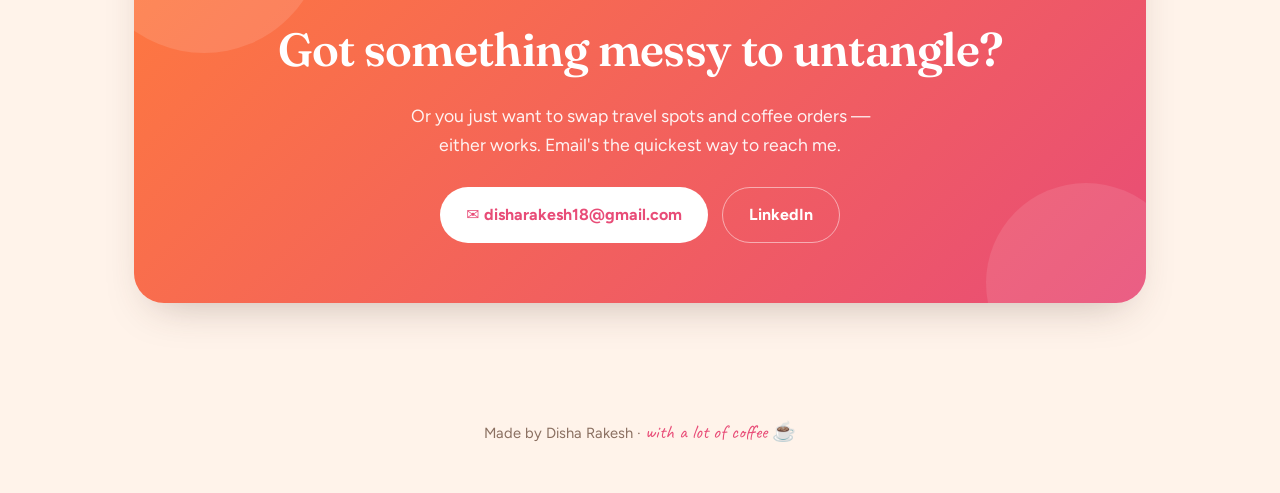
==== commit d6be20b9: "describe what you changed" ====
--- a/index.html
+++ b/index.html
@@ -159,11 +159,11 @@
       <div class="edu-cards">
         <div class="edu-card">
           <span class="flag">🎓</span>
-          <div><div class="deg">BE, Computer Science &amp; Engineering</div><div class="uni">Presidency University, Bangalore</div><div class="yr">2020 – 2024 · GPA 8.36/10</div></div>
+          <div><div class="deg">BE, Computer Science &amp; Engineering</div><div class="uni">Presidency University, Bangalore</div><div class="yr">2020 – 2024 </div></div>
         </div>
         <div class="edu-card">
           <span class="flag">🎓</span>
-          <div><div class="deg">MSc Business Analytics</div><div class="uni">University College Cork</div><div class="yr">2024 – 2025 · 2:1 Honours</div></div>
+          <div><div class="deg">MSc Business Analytics</div><div class="uni">University College Cork</div><div class="yr">2024 – 2025</div></div>
         </div>
       </div>
     </div>
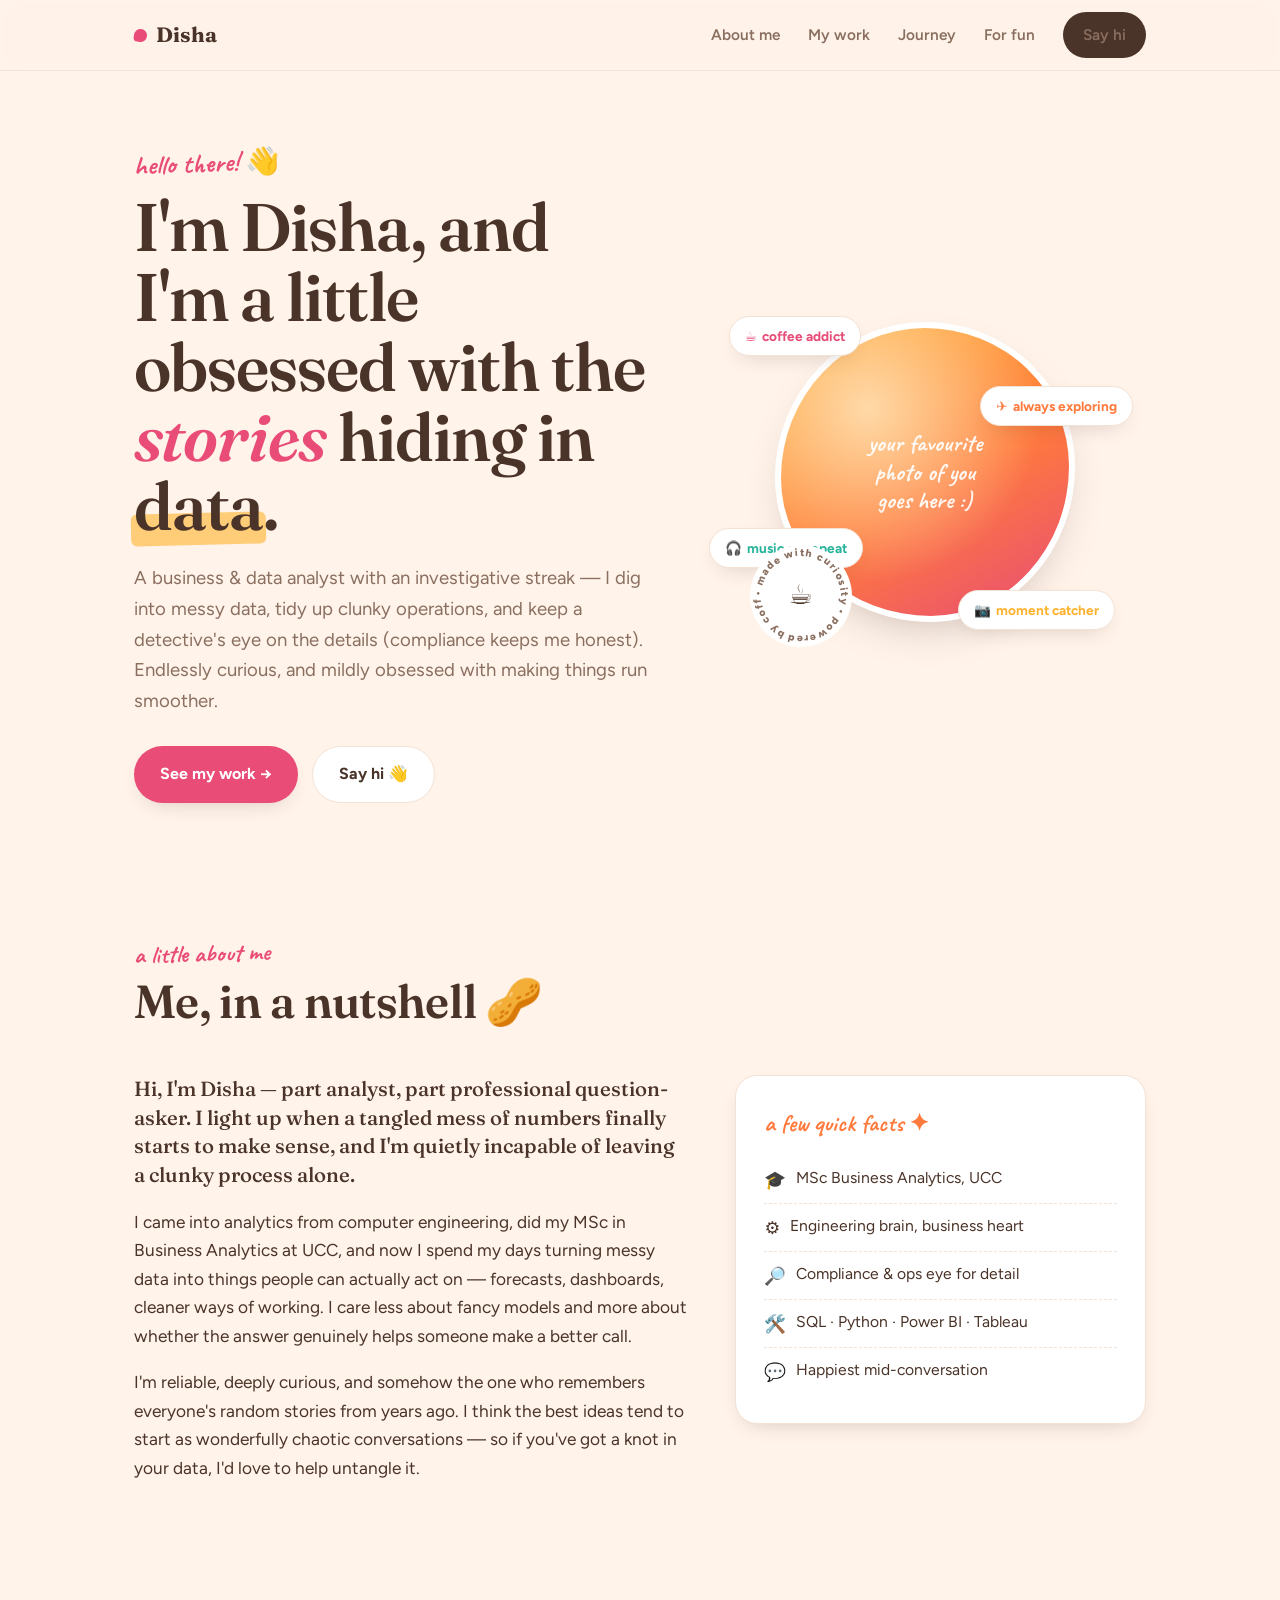
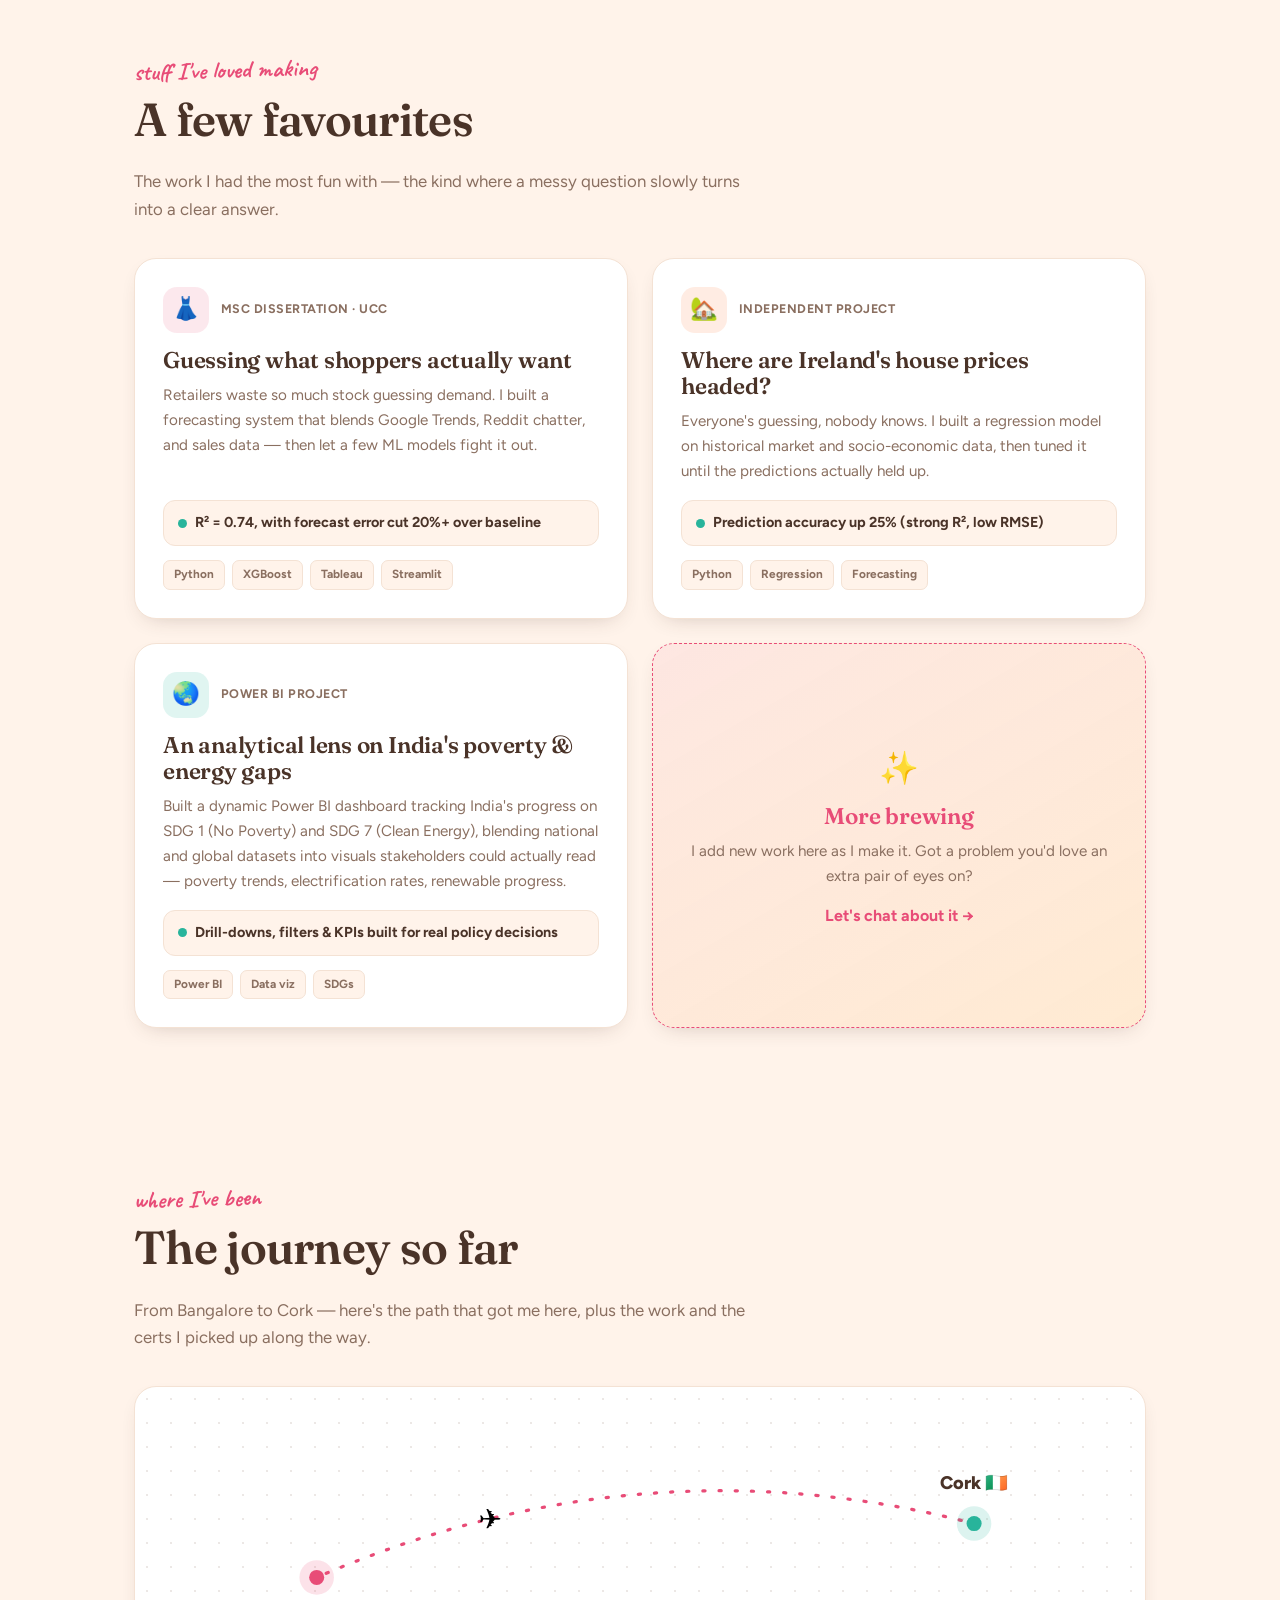
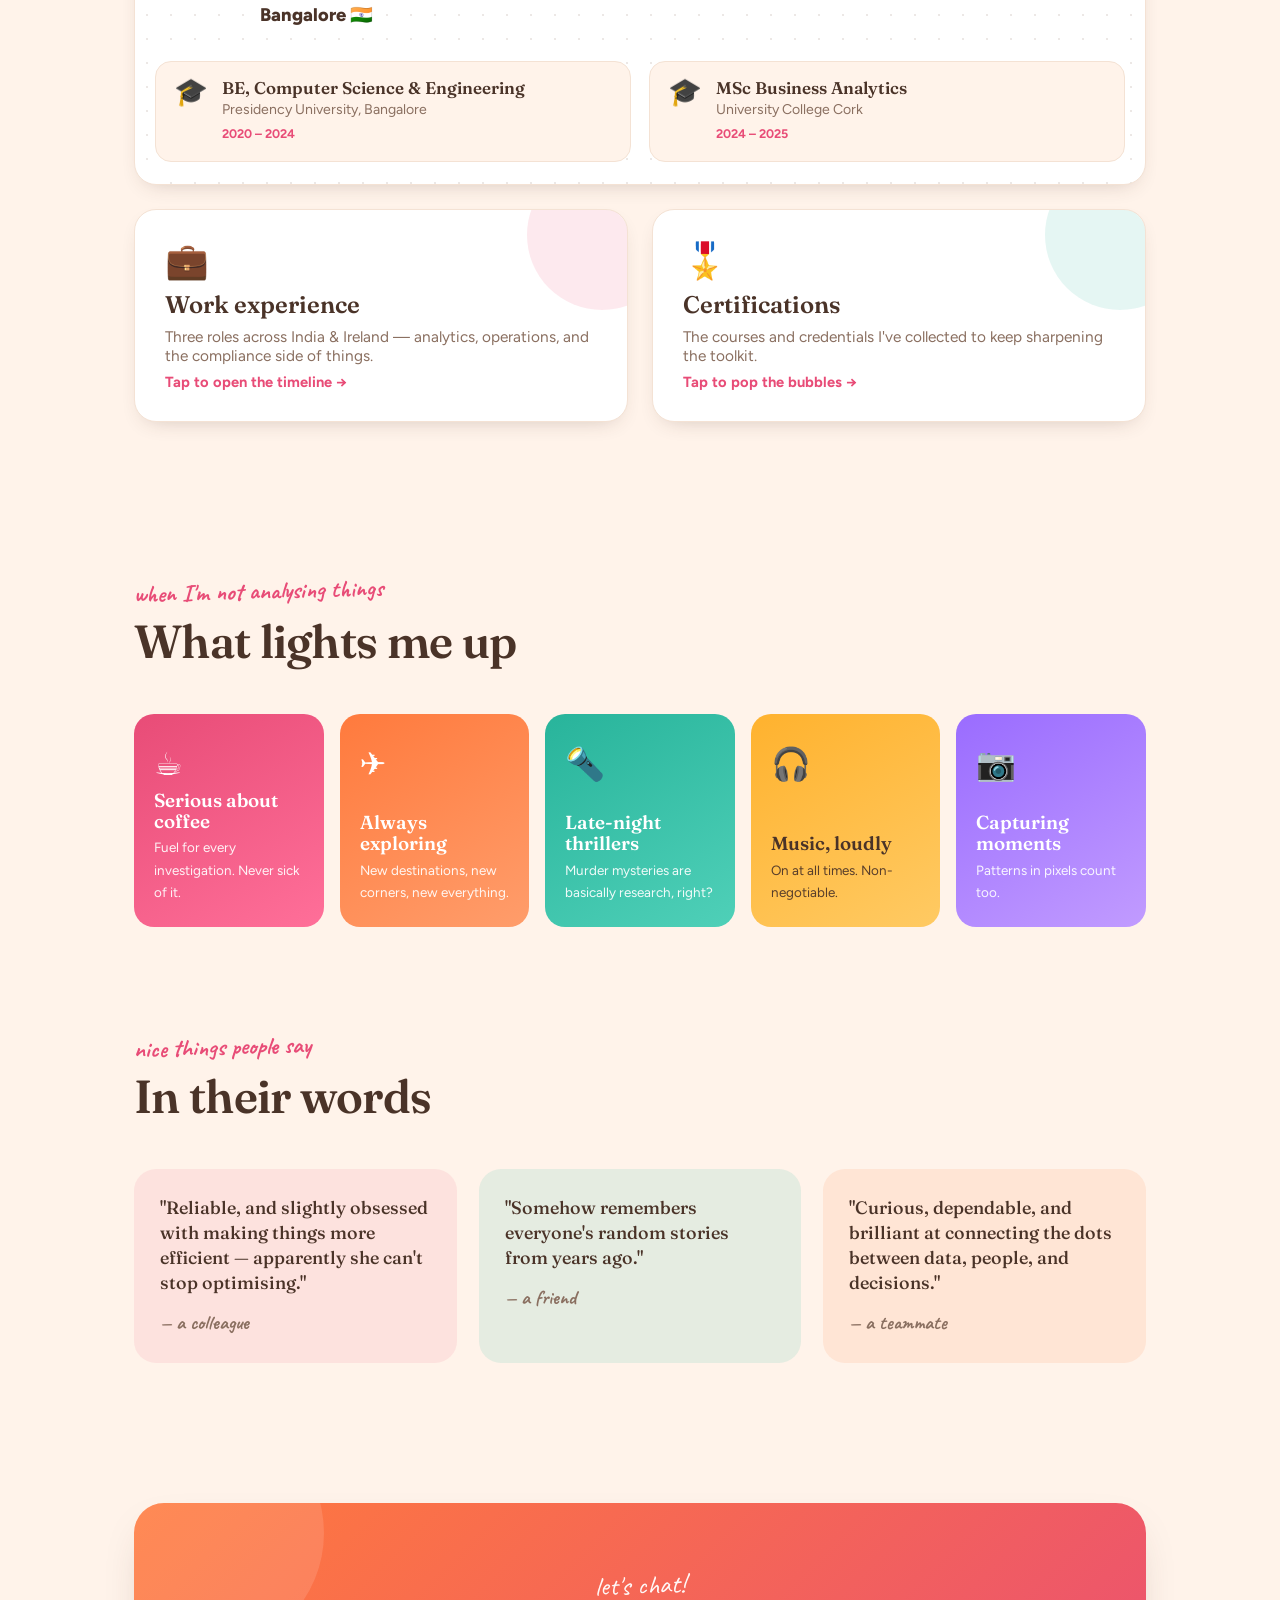
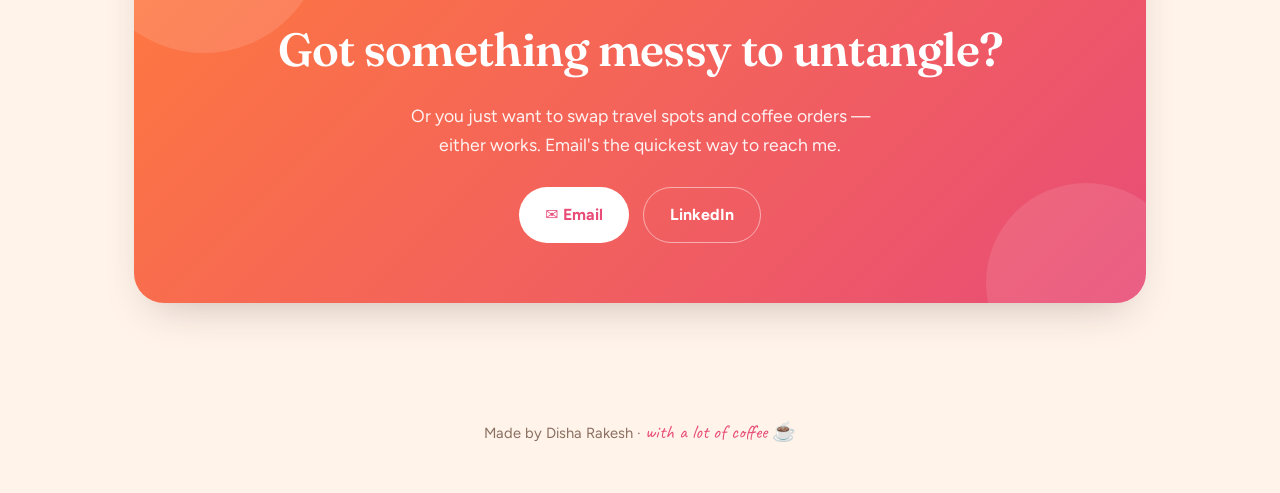
==== commit 571abd03: "my update" ====
--- a/index.html
+++ b/index.html
@@ -220,7 +220,7 @@
       <h2 class="serif">Got something messy to untangle?</h2>
       <p>Or you just want to swap travel spots and coffee orders — either works. Email's the quickest way to reach me.</p>
       <div class="contact-links">
-        <a href="mailto:dishr1810@gmail.com" class="btn btn-light">✉ disharakesh18@gmail.com</a>
+        <a href="mailto:dishr1810@gmail.com" class="btn btn-light">✉ Email</a>
         <!-- EDIT: paste your full LinkedIn URL below -->
         <a href="https://www.linkedin.com/in/disha-rakesh/" class="btn btn-outline">LinkedIn</a>
       </div>
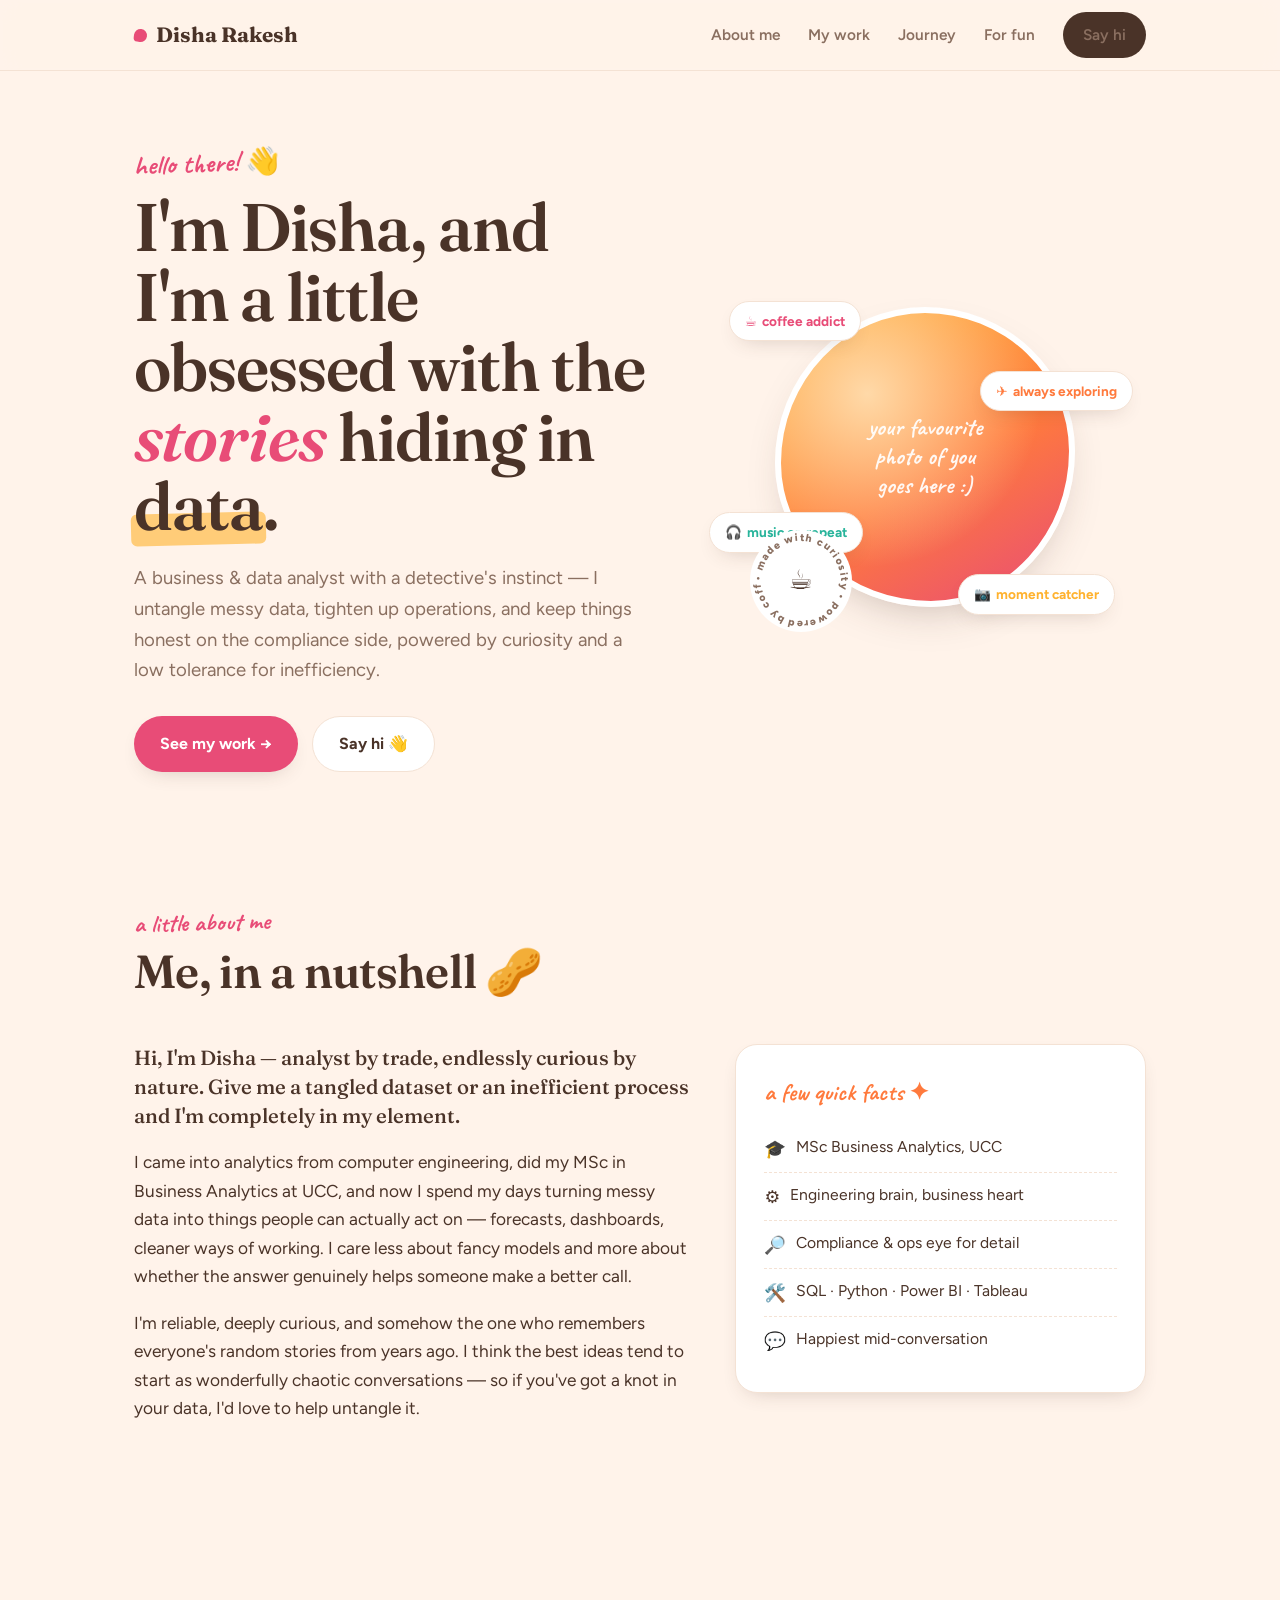
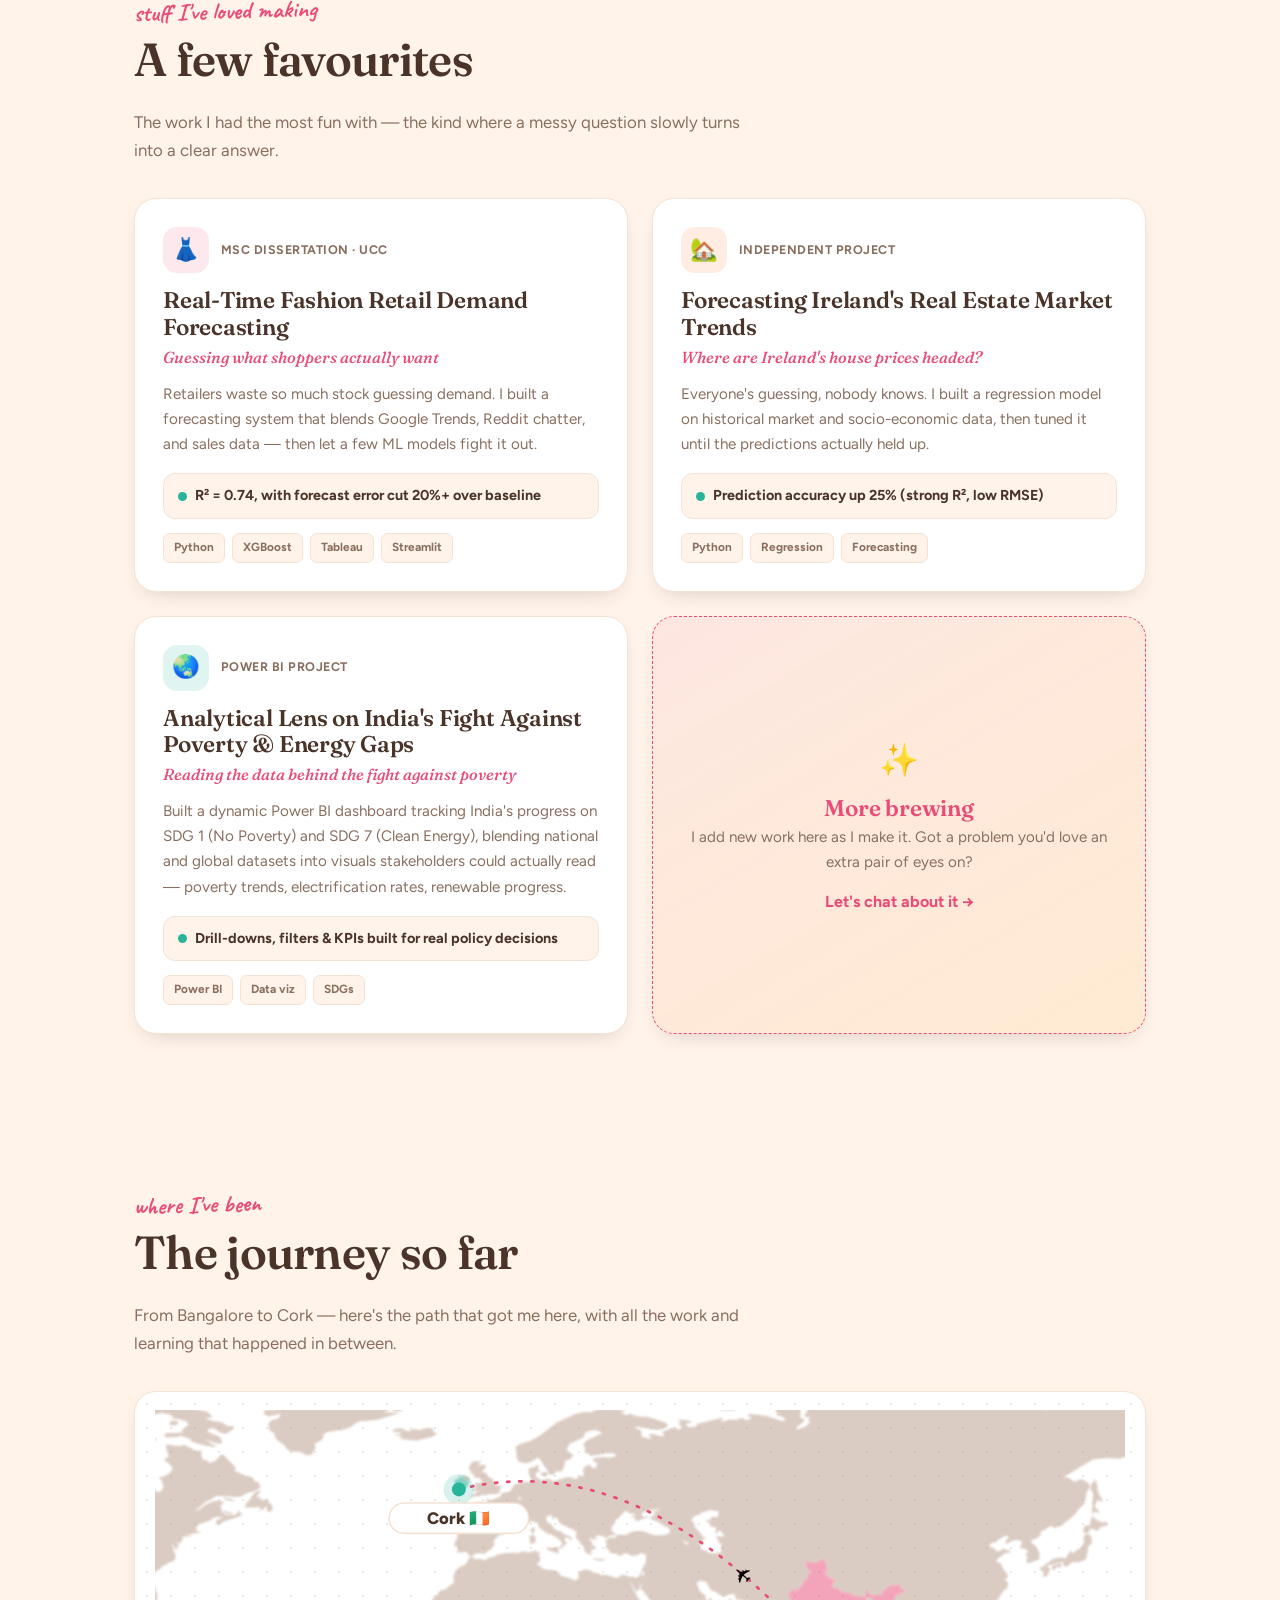
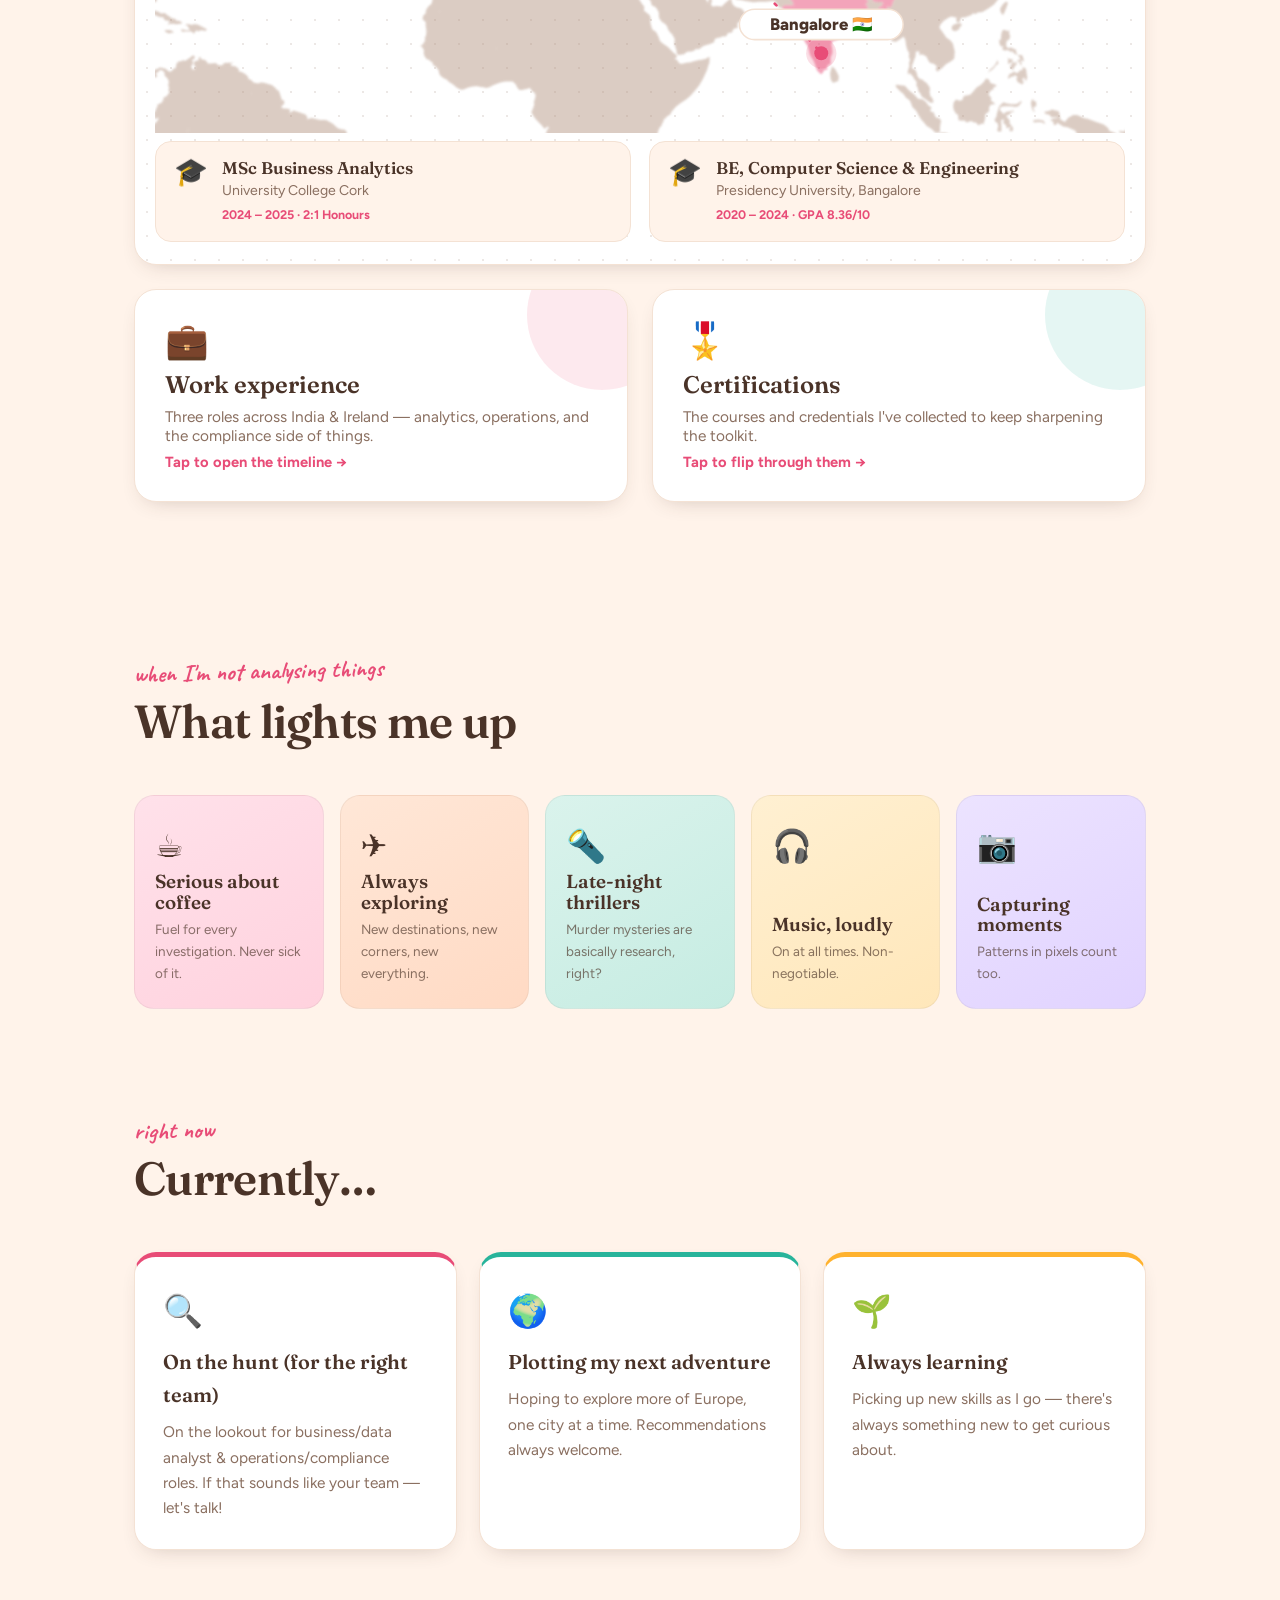
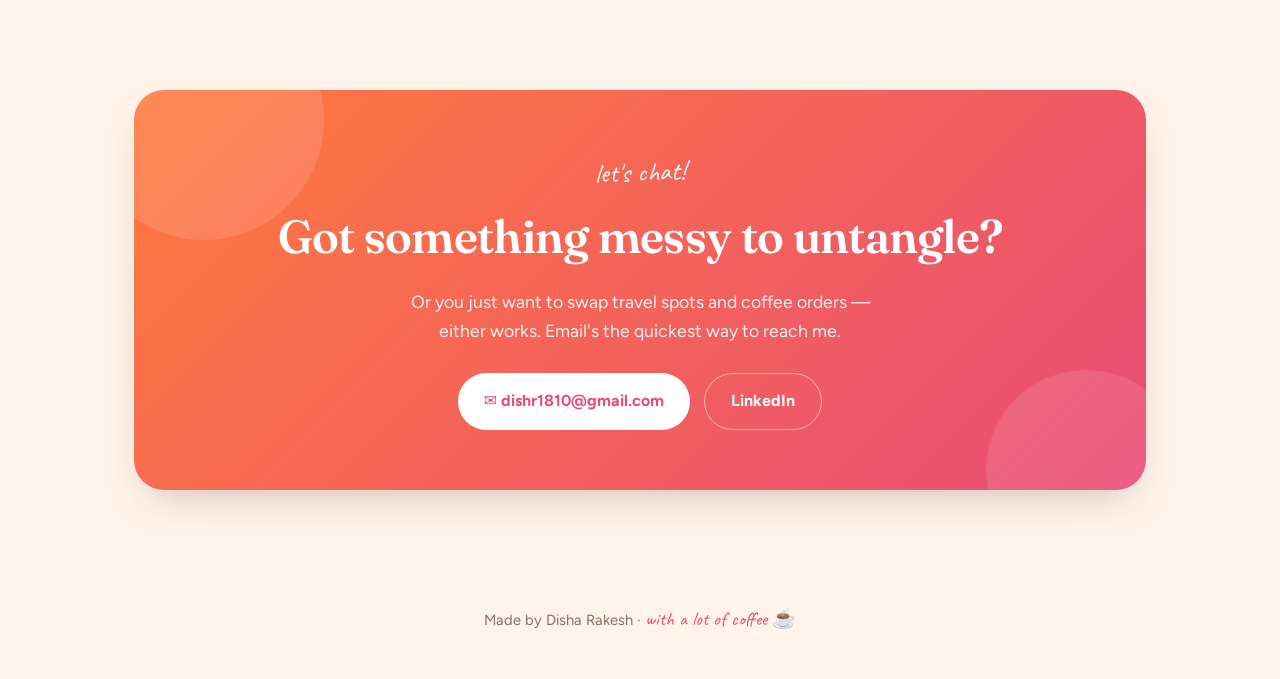
==== commit 2ac50ba4: "brown DR favicon + full name in nav" ====
--- a/index.html
+++ b/index.html
@@ -4,6 +4,7 @@
 <meta charset="UTF-8" />
 <meta name="viewport" content="width=device-width, initial-scale=1.0" />
 <title>Disha Rakesh — Business &amp; Data Analyst</title>
+<link rel="icon" type="image/svg+xml" href="[data-uri]" />
 <meta name="description" content="Disha Rakesh — a business & data analyst with an investigative streak, curious about the stories data can tell." />
 <link rel="preconnect" href="https://fonts.googleapis.com">
 <link rel="preconnect" href="https://fonts.gstatic.com" crossorigin>
@@ -11,11 +12,19 @@
 <link rel="stylesheet" href="styles.css">
 </head>
 <body>
+<svg width="0" height="0" style="position:absolute" aria-hidden="true"><symbol id="cert-badge" viewBox="0 0 100 130">
+  <path d="M40,72 L52,72 L49,91 L37,86 Z" fill="#C0392B"/>
+  <path d="M60,72 L48,72 L51,91 L63,86 Z" fill="#C0392B"/>
+  <path d="M34,80 L47,80 L44,124 L38,118 L31,124 Z" fill="#EF5350"/>
+  <path d="M66,80 L53,80 L56,124 L62,118 L69,124 Z" fill="#EF5350"/>
+  <path d="M50.0,6.0 L56.4,13.6 L65.3,9.0 L68.3,18.6 L78.3,17.7 L77.4,27.7 L87.0,30.7 L82.4,39.6 L90.0,46.0 L82.4,52.4 L87.0,61.3 L77.4,64.3 L78.3,74.3 L68.3,73.4 L65.3,83.0 L56.4,78.4 L50.0,86.0 L43.6,78.4 L34.7,83.0 L31.7,73.4 L21.7,74.3 L22.6,64.3 L13.0,61.3 L17.6,52.4 L10.0,46.0 L17.6,39.6 L13.0,30.7 L22.6,27.7 L21.7,17.7 L31.7,18.6 L34.7,9.0 L43.6,13.6Z" fill="#F5C518"/>
+  <path d="M38,47 L46,56 L64,34" fill="none" stroke="#fff" stroke-width="8" stroke-linecap="round" stroke-linejoin="round"/>
+</symbol></svg>
 
 <!-- NAV -->
 <nav>
   <div class="wrap nav-in">
-    <a href="#top" class="brand"><span class="blob"></span>Disha</a>
+    <a href="#top" class="brand"><span class="blob"></span>Disha Rakesh</a>
     <div class="nav-links">
       <a href="#about">About me</a>
       <a href="#work">My work</a>
@@ -32,7 +41,7 @@
     <div>
       <span class="wave">hello there! 👋</span>
       <h1>I'm Disha, and I'm a little obsessed with the <em>stories</em> hiding in <span class="hl">data</span>.</h1>
-      <p class="lede">A business &amp; data analyst with an investigative streak — I dig into messy data, tidy up clunky operations, and keep a detective's eye on the details (compliance keeps me honest). Endlessly curious, and mildly obsessed with making things run smoother.</p>
+      <p class="lede">A business &amp; data analyst with a detective's instinct — I untangle messy data, tighten up operations, and keep things honest on the compliance side, powered by curiosity and a low tolerance for inefficiency.</p>
       <div class="hero-cta">
         <a href="#work" class="btn btn-primary">See my work →</a>
         <a href="#contact" class="btn btn-ghost">Say hi 👋</a>
@@ -47,7 +56,7 @@
         <div class="pill p2"><span class="e">✈️</span>always exploring</div>
         <div class="pill p3"><span class="e">🎧</span>music on repeat</div>
         <div class="pill p4"><span class="e">📷</span>moment catcher</div>
-        <div class="badge" aria-hidden="true">
+        <a class="badge" href="https://www.youtube.com/watch?v=vRQb_-mRcAc" target="_blank" rel="noopener" title="Play my current song ♪" aria-label="Play my current song on YouTube">
           <svg viewBox="0 0 104 104">
             <defs><path id="circlePath" d="M52,52 m-40,0 a40,40 0 1,1 80,0 a40,40 0 1,1 -80,0"/></defs>
             <circle cx="52" cy="52" r="51" fill="#fff"/>
@@ -56,7 +65,7 @@
             </text>
           </svg>
           <div class="ctr">☕</div>
-        </div>
+        </a>
       </div>
     </div>
   </div>
@@ -68,7 +77,7 @@
     <div class="sec-head reveal"><span class="sec-kicker">a little about me</span><h2>Me, in a nutshell 🥜</h2></div>
     <div class="about">
       <div class="reveal">
-        <p>Hi, I'm Disha — part analyst, part professional question-asker. I light up when a tangled mess of numbers finally starts to make sense, and I'm quietly incapable of leaving a clunky process alone.</p>
+        <p>Hi, I'm Disha — analyst by trade, endlessly curious by nature. Give me a tangled dataset or an inefficient process and I'm completely in my element.</p>
         <p>I came into analytics from computer engineering, did my MSc in Business Analytics at UCC, and now I spend my days turning messy data into things people can actually act on — forecasts, dashboards, cleaner ways of working. I care less about fancy models and more about whether the answer genuinely helps someone make a better call.</p>
         <p>I'm reliable, deeply curious, and somehow the one who remembers everyone's random stories from years ago. I think the best ideas tend to start as wonderfully chaotic conversations — so if you've got a knot in your data, I'd love to help untangle it.</p>
       </div>
@@ -96,7 +105,8 @@
 
       <article class="proj reveal">
         <div class="proj-top"><div class="proj-emoji e1">👗</div><div><div class="proj-ctx">MSc Dissertation · UCC</div></div></div>
-        <h3>Guessing what shoppers actually want</h3>
+        <h3>Real-Time Fashion Retail Demand Forecasting</h3>
+        <div class="sub">Guessing what shoppers actually want</div>
         <p>Retailers waste so much stock guessing demand. I built a forecasting system that blends Google Trends, Reddit chatter, and sales data — then let a few ML models fight it out.</p>
         <div class="win"><span class="dot"></span>R² = 0.74, with forecast error cut 20%+ over baseline</div>
         <div class="tags"><span class="tag">Python</span><span class="tag">XGBoost</span><span class="tag">Tableau</span><span class="tag">Streamlit</span></div>
@@ -104,7 +114,8 @@
 
       <article class="proj reveal">
         <div class="proj-top"><div class="proj-emoji e2">🏡</div><div><div class="proj-ctx">Independent project</div></div></div>
-        <h3>Where are Ireland's house prices headed?</h3>
+        <h3>Forecasting Ireland's Real Estate Market Trends</h3>
+        <div class="sub">Where are Ireland's house prices headed?</div>
         <p>Everyone's guessing, nobody knows. I built a regression model on historical market and socio-economic data, then tuned it until the predictions actually held up.</p>
         <div class="win"><span class="dot"></span>Prediction accuracy up 25% (strong R², low RMSE)</div>
         <div class="tags"><span class="tag">Python</span><span class="tag">Regression</span><span class="tag">Forecasting</span></div>
@@ -112,7 +123,8 @@
 
       <article class="proj reveal">
         <div class="proj-top"><div class="proj-emoji e3">🌏</div><div><div class="proj-ctx">Power BI project</div></div></div>
-        <h3>An analytical lens on India's poverty &amp; energy gaps</h3>
+        <h3>Analytical Lens on India's Fight Against Poverty &amp; Energy Gaps</h3>
+        <div class="sub">Reading the data behind the fight against poverty</div>
         <p>Built a dynamic Power BI dashboard tracking India's progress on SDG 1 (No Poverty) and SDG 7 (Clean Energy), blending national and global datasets into visuals stakeholders could actually read — poverty trends, electrification rates, renewable progress.</p>
         <div class="win"><span class="dot"></span>Drill-downs, filters &amp; KPIs built for real policy decisions</div>
         <div class="tags"><span class="tag">Power BI</span><span class="tag">Data viz</span><span class="tag">SDGs</span></div>
@@ -133,37 +145,32 @@
 <section id="journey">
   <div class="wrap">
     <div class="sec-head reveal"><span class="sec-kicker">where I've been</span><h2>The journey so far</h2>
-      <p class="sec-sub">From Bangalore to Cork — here's the path that got me here, plus the work and the certs I picked up along the way.</p>
+      <p class="sec-sub">From Bangalore to Cork — here's the path that got me here, with all the work and learning that happened in between.</p>
     </div>
 
     <!-- EDUCATION MAP -->
     <div class="map-panel reveal">
-      <svg viewBox="0 0 900 230" xmlns="http://www.w3.org/2000/svg" aria-label="A travel map showing education in Bangalore, India and a master's in Cork, Ireland">
-        <!-- dotted travelling flight path -->
-        <path d="M150,160 Q450,30 760,110" fill="none" stroke="#E84C77" stroke-width="3" stroke-linecap="round" stroke-dasharray="2 13">
-          <animate attributeName="stroke-dashoffset" from="0" to="-150" dur="6s" repeatCount="indefinite"/>
-        </path>
-        <!-- travelling plane -->
-        <text font-size="26" text-anchor="middle" dominant-baseline="central">✈️
-          <animateMotion dur="8s" repeatCount="indefinite" path="M150,160 Q450,30 760,110"/>
-        </text>
-        <!-- start pin: India -->
-        <circle cx="150" cy="160" r="16" fill="#E84C77" opacity="0.16"/>
-        <circle cx="150" cy="160" r="7" fill="#E84C77"/>
-        <text x="150" y="200" text-anchor="middle" font-family="Figtree" font-size="17" font-weight="800" fill="#4A3328">Bangalore 🇮🇳</text>
-        <!-- end pin: Ireland -->
-        <circle cx="760" cy="110" r="16" fill="#28B49B" opacity="0.16"/>
-        <circle cx="760" cy="110" r="7" fill="#28B49B"/>
-        <text x="760" y="78" text-anchor="middle" font-family="Figtree" font-size="17" font-weight="800" fill="#4A3328">Cork 🇮🇪</text>
+      <svg class="route" viewBox="276 34 640 213" xmlns="http://www.w3.org/2000/svg" aria-label="Map showing the move from Bangalore, India to Cork, Ireland">
+      <g class="worldmap">
+      <path d="M594.2,233.2 594.6,233.5 604.7,239.2 604.9,240.8 608.9,243.5 607.6,247.0 607.8,248.5 609.6,249.6 609.6,250.3 608.9,252.0 609.0,252.8 608.9,254.1 609.8,255.9 611.0,258.6 612.0,259.2 609.8,260.8 606.7,261.9 605.1,261.9 604.1,262.7 602.2,262.8 601.4,263.1 598.1,262.3 596.0,262.6 595.2,258.8 594.3,257.5 593.7,256.7 591.0,256.2 589.4,255.4 587.7,254.9 586.5,254.4 585.4,253.7 583.9,250.2 582.3,248.7 581.7,247.1 582.0,245.6 581.5,243.1 582.6,242.9 583.7,241.9 584.7,240.5 585.4,239.9 585.4,239.0 584.8,238.4 584.6,237.3 585.4,236.9 585.6,235.3 584.5,233.7 585.5,233.4 588.5,233.4 594.2,233.2Z M475.9,153.7 475.9,153.9 475.9,154.5 475.9,158.7 466.8,158.5 466.8,165.6 464.2,165.9 463.6,167.3 464.1,171.3 453.2,171.3 452.6,172.2 452.7,171.0 452.8,171.1 459.0,170.8 459.4,169.8 460.5,168.6 461.4,164.7 465.3,161.7 466.6,158.2 467.4,158.0 468.4,155.9 470.7,155.6 471.7,155.9 473.0,155.9 473.9,155.3 475.6,155.2 475.5,153.7 475.9,153.7Z M158.8,94.4 158.4,94.4 153.0,91.7 151.0,90.5 146.0,89.4 144.5,86.9 144.9,85.2 141.3,84.0 140.8,81.8 137.5,79.8 137.4,78.3 138.9,77.0 138.9,75.2 134.1,73.5 131.3,70.3 129.6,68.3 127.0,67.1 125.2,65.9 123.7,64.5 120.9,65.4 118.2,66.9 115.7,65.1 113.8,63.9 111.1,63.1 108.3,63.0 108.4,47.2 108.4,36.9 113.6,37.6 117.9,38.9 120.8,39.2 123.3,38.0 126.6,37.1 130.8,37.5 134.9,36.3 139.5,35.6 141.4,36.7 143.4,36.1 144.1,34.8 146.0,35.1 150.7,37.6 154.4,35.7 154.8,37.8 158.2,37.3 159.2,36.5 162.6,36.7 166.8,37.8 173.3,38.9 177.1,39.3 179.9,39.2 183.6,40.6 179.7,41.9 184.7,42.5 192.2,42.2 194.6,41.7 197.6,43.4 200.6,42.0 197.7,40.8 199.5,39.9 202.9,39.7 205.1,39.4 207.4,40.1 210.2,41.6 213.3,41.4 218.2,42.6 222.5,42.2 226.5,42.3 226.2,40.5 228.7,40.1 233.0,41.0 233.0,43.6 234.8,41.4 237.0,41.5 238.2,38.7 235.3,37.0 232.0,35.9 232.2,32.8 235.5,30.8 239.2,31.2 242.0,32.4 245.8,35.6 243.3,36.9 248.5,37.5 248.5,40.3 252.2,38.2 255.5,40.0 254.7,42.0 257.4,43.9 260.3,41.9 262.3,39.5 262.4,36.4 266.4,36.7 270.5,37.1 274.2,38.4 274.4,39.8 272.3,41.3 274.3,42.8 273.9,44.1 268.5,46.1 264.6,46.5 261.8,45.7 260.9,47.1 258.2,49.4 257.4,50.6 254.2,52.5 250.2,52.7 248.0,53.9 247.9,55.7 244.6,56.0 241.2,58.3 238.2,61.4 237.1,63.6 237.0,66.8 241.1,67.3 242.3,69.9 243.6,72.0 247.5,71.4 252.7,72.6 255.4,73.7 257.4,75.0 260.9,75.8 263.9,76.9 268.4,77.1 271.5,77.4 271.0,79.8 271.9,82.6 273.9,85.7 278.0,88.3 280.2,87.4 281.7,84.5 280.2,80.2 278.3,78.7 282.7,77.4 285.8,75.5 287.4,73.5 287.2,71.7 285.3,69.3 281.9,67.2 285.2,64.3 284.0,61.8 283.0,57.4 285.0,56.8 289.7,57.6 292.6,57.8 294.9,57.1 297.5,58.0 300.9,59.7 301.7,60.7 306.7,60.9 306.6,63.3 307.5,66.8 310.1,67.2 312.1,68.9 316.1,67.3 318.8,64.2 320.6,63.0 322.8,65.4 326.4,69.0 329.5,72.3 328.3,74.1 332.0,75.6 334.5,77.2 339.0,77.9 340.7,78.8 341.8,81.2 344.0,81.5 345.1,82.6 345.3,85.7 343.3,86.7 341.3,87.7 336.7,88.7 333.2,91.0 328.5,91.4 322.6,90.9 318.4,90.8 315.6,91.0 313.2,93.0 309.7,94.3 305.7,97.9 302.5,100.5 304.8,100.0 309.3,96.4 315.1,94.1 319.3,93.8 321.7,95.2 319.1,97.0 320.0,100.0 320.9,102.1 324.5,103.5 329.1,103.1 331.9,100.0 332.1,102.0 333.9,103.0 330.4,104.8 324.3,106.5 321.5,107.6 318.4,109.6 316.3,109.4 316.2,107.0 321.0,104.7 316.6,104.8 313.5,105.2 311.7,103.6 311.7,99.8 310.5,99.0 308.6,99.5 307.7,98.8 305.6,100.9 304.7,103.0 303.7,104.3 302.5,104.7 301.7,104.8 301.4,105.5 296.3,105.5 292.0,105.6 290.8,106.1 287.8,108.1 287.5,108.3 286.6,109.4 284.1,109.4 281.3,109.4 280.1,109.8 280.5,110.4 280.8,111.2 280.7,111.5 277.1,112.9 274.2,113.3 271.0,114.8 270.3,114.8 269.4,114.4 269.1,114.0 269.1,113.7 269.7,112.7 271.0,111.2 271.8,109.5 271.3,107.1 270.7,104.6 267.8,103.3 268.1,102.8 267.7,102.5 267.0,102.5 266.4,102.0 266.3,101.4 265.7,101.6 265.0,101.6 265.2,101.3 264.5,101.0 264.2,100.3 262.1,99.4 259.8,98.5 257.1,97.4 254.5,96.4 252.0,97.2 251.1,97.2 247.7,96.5 245.4,96.8 242.8,96.0 239.9,95.5 238.0,95.4 237.1,94.9 236.6,93.4 235.7,93.4 235.7,94.4 229.9,94.4 220.4,94.4 211.0,94.4 202.6,94.4 194.3,94.4 186.1,94.4 177.6,94.4 174.9,94.4 166.7,94.4 158.8,94.4Z M266.7,57.1 268.7,55.8 272.6,55.8 272.5,56.4 269.3,57.9 267.3,57.8 266.7,57.1Z M278.4,28.3 275.3,26.9 275.5,25.9 276.8,25.7 283.2,26.0 287.9,27.5 288.2,28.3 285.2,28.2 282.2,28.1 279.2,28.5 278.4,28.3Z M240.0,22.3 238.5,23.4 234.4,23.1 231.1,22.4 232.5,21.2 236.5,20.4 239.0,21.4 240.0,22.3Z M231.2,11.8 234.6,12.7 233.8,13.7 229.7,14.3 227.4,13.7 226.2,12.6 226.0,11.5 229.6,11.6 231.2,11.8Z M255.1,23.9 250.7,23.6 243.3,22.7 242.3,21.1 242.0,19.8 239.2,18.6 233.4,18.2 230.2,17.4 231.3,16.2 237.0,16.4 240.1,17.3 245.5,17.3 247.9,18.2 247.3,19.2 250.5,19.9 252.3,20.5 256.0,20.6 260.1,20.9 264.5,20.3 270.1,20.0 274.6,20.2 277.6,21.3 278.2,22.4 276.5,23.2 272.4,23.8 268.8,23.4 260.8,23.9 255.1,23.9Z M345.6,88.0 344.1,89.8 342.2,92.2 344.0,91.2 345.9,91.8 344.9,92.8 347.4,93.6 348.7,92.9 351.5,93.8 350.6,95.8 352.5,95.3 352.9,96.8 353.8,98.5 352.6,101.0 351.3,101.1 349.5,100.5 350.1,98.3 349.3,97.9 346.1,100.3 344.5,100.2 346.4,98.9 343.7,98.2 340.8,98.4 335.4,98.3 334.9,97.5 336.7,96.5 335.5,95.8 337.8,94.1 340.7,89.7 342.4,88.1 344.8,87.1 346.1,87.3 345.6,88.0Z M267.0,49.7 270.0,50.6 273.2,51.5 273.5,52.8 275.5,52.6 277.5,53.5 275.0,54.4 270.7,53.7 269.1,52.5 266.4,54.0 262.4,55.4 261.5,53.8 257.7,54.1 260.1,52.7 260.5,50.5 261.4,47.9 263.4,48.2 264.0,49.4 265.4,49.0 267.0,49.7Z M281.2,29.6 283.8,28.5 290.0,29.9 293.8,31.2 294.2,32.4 299.3,31.8 302.2,33.6 308.9,34.7 311.3,35.8 314.0,38.4 308.9,39.7 315.4,41.5 319.8,42.1 323.8,44.6 328.2,44.8 327.3,46.8 322.4,50.0 319.0,48.8 314.7,46.1 311.1,46.5 310.7,48.1 313.6,49.7 317.4,51.0 318.6,51.7 320.4,54.5 319.4,56.5 315.9,55.7 308.9,53.5 312.9,55.9 315.8,57.6 316.2,58.5 308.7,57.4 302.7,55.8 299.3,54.5 300.3,53.7 296.2,52.2 292.1,50.9 292.2,51.7 284.1,52.1 281.8,51.2 283.6,49.1 288.8,49.1 294.6,48.7 293.6,47.7 294.6,46.4 298.2,43.7 297.4,42.4 296.4,41.5 292.1,40.1 286.5,39.2 288.3,38.5 285.3,36.8 282.9,36.6 280.7,35.6 279.2,36.5 274.2,36.8 264.0,36.2 258.2,35.4 253.7,35.0 251.4,34.0 254.3,32.7 250.3,32.7 249.4,29.9 251.6,27.4 254.4,26.3 261.6,25.5 259.5,27.3 261.7,29.1 264.3,26.8 271.3,25.7 276.1,28.6 275.7,30.4 281.2,29.6Z M237.5,24.6 243.3,24.7 248.6,25.4 244.4,27.9 241.1,28.4 238.1,30.5 235.0,30.4 233.2,27.9 233.3,26.6 234.7,25.4 237.5,24.6Z M233.3,6.7 235.2,5.8 238.1,5.6 236.8,5.0 243.3,4.8 246.9,6.3 251.5,6.9 256.1,7.4 258.3,9.3 261.6,10.2 257.8,11.0 252.7,13.1 247.8,13.3 242.0,12.9 239.0,11.8 239.1,10.8 241.3,10.1 236.2,10.1 233.1,9.2 231.4,7.9 233.3,6.7Z M245.6,3.1 249.7,2.5 253.0,2.5 258.4,2.0 262.5,1.0 265.9,1.1 268.9,1.9 271.1,0.4 274.7,-0.1 279.7,-0.4 288.2,-0.5 289.7,-0.2 297.7,-0.6 303.7,-0.5 309.7,-0.3 317.1,-0.1 323.1,0.3 328.2,1.0 328.1,1.8 321.3,3.0 314.6,3.5 312.1,4.2 318.1,4.1 311.6,5.8 307.0,6.6 302.3,8.9 296.5,9.3 294.8,9.9 286.4,10.2 290.2,10.6 288.3,11.1 290.6,12.4 287.9,13.4 283.6,14.2 282.3,15.3 278.4,16.1 278.8,16.7 283.6,16.6 283.6,17.3 276.2,18.9 269.0,18.2 260.8,18.6 256.7,18.3 251.4,18.1 251.1,16.8 256.2,16.2 254.8,14.2 256.5,14.0 264.0,15.2 260.2,13.4 255.7,12.9 257.9,11.8 262.8,11.1 263.6,10.2 259.7,9.1 258.5,7.6 266.1,7.8 268.3,8.1 272.6,7.0 266.4,6.7 256.7,6.9 251.8,6.0 249.4,4.8 246.2,4.0 245.6,3.1Z M291.1,43.2 289.3,44.0 286.1,44.2 285.5,42.8 286.6,41.3 289.2,40.9 291.3,41.6 291.4,42.8 291.1,43.2Z M320.8,92.0 321.7,91.8 325.4,92.5 328.2,93.6 328.3,94.2 327.0,94.2 323.4,93.3 320.8,92.0Z M322.2,99.9 323.2,101.2 325.2,101.6 327.7,101.5 326.4,102.7 325.3,102.9 321.8,101.7 321.1,100.8 322.2,99.9Z M158.8,94.4 166.7,94.4 174.9,94.4 177.6,94.4 186.1,94.4 194.3,94.4 202.6,94.4 211.0,94.4 220.4,94.4 229.9,94.4 235.7,94.4 235.7,93.4 236.6,93.4 237.1,94.9 238.0,95.4 239.9,95.5 242.8,96.0 245.4,96.8 247.7,96.5 251.1,97.2 252.0,97.2 254.5,96.4 257.1,97.4 259.8,98.5 262.1,99.4 264.2,100.3 264.5,101.0 265.2,101.3 265.0,101.6 265.7,101.6 266.3,101.4 266.4,102.0 267.0,102.5 267.7,102.5 268.1,102.8 267.8,103.3 270.7,104.6 271.3,107.1 271.8,109.5 271.0,111.2 269.7,112.7 269.1,113.7 269.1,114.0 269.4,114.4 270.3,114.8 271.0,114.8 274.2,113.3 277.1,112.9 280.7,111.5 280.8,111.2 280.5,110.4 280.1,109.8 281.3,109.4 284.1,109.4 286.6,109.4 287.5,108.3 287.8,108.1 290.8,106.1 292.0,105.6 296.3,105.5 301.4,105.5 301.7,104.8 302.5,104.7 303.7,104.3 304.7,103.0 305.6,100.9 307.7,98.8 308.6,99.5 310.5,99.0 311.7,99.8 311.7,103.6 313.5,105.2 314.0,106.1 311.0,107.4 308.2,108.4 305.2,109.2 303.8,110.9 303.3,111.5 303.3,113.0 304.2,114.4 305.3,114.5 305.0,113.5 305.9,114.1 305.7,114.9 303.8,115.3 302.4,115.3 300.4,115.8 299.2,115.9 297.6,116.1 295.2,116.9 299.3,116.3 300.2,116.9 296.3,117.7 294.5,117.7 294.6,117.4 293.7,118.1 294.5,118.3 293.9,120.3 291.9,122.4 291.7,121.7 291.1,121.5 290.2,120.8 290.8,122.3 291.5,122.8 291.5,123.9 290.6,125.0 289.1,127.2 288.8,127.1 289.7,125.2 288.2,124.1 287.9,121.8 287.4,123.0 288.0,124.8 286.1,124.3 288.1,125.2 288.2,127.9 289.0,128.1 289.3,129.0 289.6,131.8 287.9,133.9 285.0,134.7 283.2,136.3 281.8,136.5 280.4,137.5 280.0,138.4 276.9,140.3 275.4,141.6 274.1,143.2 273.6,145.2 274.1,147.1 275.1,149.5 276.3,151.5 276.3,152.7 277.6,155.9 277.5,157.8 277.4,158.8 276.7,160.5 275.9,160.9 274.5,160.6 274.1,159.3 273.0,158.7 271.6,156.3 270.3,154.2 269.8,153.1 270.4,151.2 269.6,149.7 267.5,147.4 266.4,147.0 263.6,148.2 263.1,148.1 261.7,146.8 260.0,146.1 256.9,146.5 254.4,146.2 252.3,146.3 251.1,146.8 251.6,147.5 251.6,148.6 252.2,149.2 251.6,149.6 250.6,149.1 249.6,149.7 247.6,149.6 245.5,148.1 243.1,148.5 241.0,147.8 239.3,148.0 237.0,148.7 234.4,150.7 231.7,151.9 230.2,153.2 229.5,154.5 229.5,156.4 229.6,157.8 230.2,158.7 229.1,158.8 227.1,158.2 224.9,157.3 224.2,156.0 223.6,154.1 221.9,152.5 221.0,150.8 219.6,148.9 217.6,147.8 215.3,147.9 213.6,150.1 211.3,149.2 209.8,148.4 209.2,146.9 208.2,145.4 206.6,144.2 205.2,143.3 204.1,142.3 199.3,142.3 199.3,143.5 197.1,143.5 191.6,143.5 185.3,141.6 181.1,140.2 181.3,139.7 177.8,140.0 174.6,140.2 174.2,138.8 172.4,137.2 171.1,136.8 170.8,136.0 169.2,135.9 168.2,135.1 165.6,134.9 164.9,134.4 164.6,132.9 161.9,130.1 159.6,126.2 159.7,125.6 158.5,124.7 156.3,122.4 155.9,120.1 154.4,118.6 155.1,116.3 155.0,113.9 154.1,111.8 155.2,109.1 155.5,106.6 155.8,104.1 155.3,100.4 154.5,98.0 153.6,96.7 154.0,96.2 158.0,97.1 159.5,99.7 160.2,99.0 159.7,96.7 158.8,94.4Z M742.7,93.8 740.6,95.7 738.2,96.0 738.1,98.7 736.6,100.0 731.1,99.1 729.1,104.1 727.6,104.7 722.1,105.8 724.6,110.6 722.7,111.3 722.9,112.9 721.2,112.5 719.8,111.5 715.7,111.2 711.1,111.1 710.1,111.5 706.1,110.3 704.6,110.9 704.1,112.5 699.6,111.5 697.7,111.9 697.1,113.1 695.5,113.7 691.9,115.6 690.6,117.6 689.6,117.6 688.8,116.3 685.3,116.2 684.8,113.9 683.4,113.9 683.6,111.1 680.3,109.1 675.5,109.3 672.3,109.7 669.6,107.2 667.3,106.2 663.0,104.2 662.5,103.9 655.4,105.6 655.5,115.8 654.0,115.9 652.1,113.8 650.2,113.0 647.1,113.6 645.8,114.5 645.7,113.8 646.4,112.7 645.8,111.7 642.6,110.7 641.4,108.2 639.8,107.5 639.7,106.6 642.4,106.9 642.5,104.9 644.9,104.4 647.3,104.8 647.8,102.1 647.3,100.4 644.6,100.5 642.2,99.9 639.0,101.1 636.4,101.7 635.0,101.2 635.3,99.8 633.5,97.9 631.4,98.0 629.1,96.1 630.7,94.0 629.9,93.5 632.1,90.4 634.9,92.0 635.3,90.0 641.0,87.0 645.4,86.9 651.5,88.8 654.8,89.9 657.7,88.8 662.1,88.7 665.7,90.2 666.5,89.3 670.4,89.4 671.1,88.1 666.6,86.2 669.2,84.9 668.7,84.1 671.4,83.4 669.4,81.5 670.7,80.5 681.1,79.6 682.4,78.9 689.4,77.9 691.9,76.7 696.8,77.3 697.7,80.2 700.6,79.5 704.2,80.5 704.0,82.0 706.6,81.8 713.6,79.2 712.6,80.1 716.1,82.2 722.3,89.3 723.8,87.8 727.6,89.4 731.6,88.7 733.2,89.2 734.5,90.8 736.4,91.3 737.6,92.5 741.2,92.1 742.7,93.8Z M655.5,115.8 655.4,105.6 662.5,103.9 663.0,104.2 667.3,106.2 669.6,107.2 672.3,109.7 675.5,109.3 680.3,109.1 683.6,111.1 683.4,113.9 684.8,113.9 685.3,116.2 688.8,116.3 689.6,117.6 690.6,117.6 691.9,115.6 695.5,113.7 697.1,113.1 697.9,113.4 695.6,115.2 697.7,116.3 699.6,115.6 702.9,117.0 699.4,119.0 697.3,118.8 696.1,118.8 695.7,118.1 696.3,116.8 692.6,117.4 691.7,119.2 690.4,120.7 688.1,120.6 687.3,121.8 689.4,122.5 690.0,124.6 688.4,127.4 686.3,126.8 684.8,126.8 684.9,125.1 681.2,123.9 678.3,122.5 676.4,121.2 673.3,119.3 671.9,116.4 671.0,115.9 668.0,116.1 666.9,115.5 666.6,113.3 662.9,111.8 660.5,113.4 658.1,114.4 658.6,115.8 655.5,115.8Z M891.7,237.8 896.5,239.7 901.6,241.3 903.5,242.7 905.1,244.1 905.5,245.7 910.1,247.5 910.8,248.9 908.3,249.2 908.9,251.1 911.3,252.9 913.2,255.8 914.7,255.8 914.6,257.0 916.8,257.5 915.9,258.0 918.9,259.1 918.6,260.0 916.7,260.1 916.1,259.4 913.7,259.1 910.9,258.7 908.7,256.9 907.1,255.4 905.7,253.0 902.1,251.8 899.7,252.5 898.0,253.5 898.4,255.5 896.2,256.5 894.6,256.0 891.8,255.9 891.7,246.8 891.7,237.8Z M924.0,240.7 925.1,241.6 925.4,243.1 924.5,243.8 924.0,242.2 923.4,241.1 922.1,240.2 920.5,239.0 918.5,238.2 919.3,237.5 920.8,238.3 921.7,238.9 922.9,239.6 924.0,240.7Z M920.3,246.8 918.8,247.5 917.3,248.1 915.9,248.1 913.6,247.3 912.0,246.5 912.2,245.7 914.7,246.1 916.2,245.8 916.7,244.5 917.1,244.4 917.3,245.9 918.9,245.7 919.7,244.8 921.2,243.8 920.9,242.1 922.6,242.1 923.2,242.5 923.1,244.1 922.2,245.8 920.7,246.0 920.3,246.8Z M929.9,245.4 930.7,246.0 932.1,247.8 933.4,248.7 933.0,249.5 932.2,249.8 931.0,248.7 929.8,246.9 929.2,244.8 929.6,244.6 929.9,245.4Z M891.7,237.8 891.7,246.8 891.8,255.9 889.3,253.6 886.5,253.0 885.8,253.8 882.3,253.9 883.4,251.7 885.2,250.9 884.5,247.9 883.1,245.5 877.7,243.2 875.5,243.0 871.3,240.4 870.5,241.7 869.4,242.0 868.8,241.0 868.8,239.8 866.6,238.4 869.6,237.4 871.6,237.4 871.4,236.7 867.3,236.7 866.2,235.0 863.7,234.5 862.6,233.2 866.3,232.5 867.7,231.6 872.2,232.7 872.6,233.8 873.4,238.2 876.3,239.9 878.6,237.0 881.8,235.3 884.2,235.3 886.6,236.3 888.7,237.2 891.7,237.8Z M847.1,255.3 847.4,255.8 847.5,256.6 845.7,258.7 843.3,259.3 842.9,259.0 843.2,258.1 844.4,256.4 847.1,255.3Z M827.5,219.1 825.9,221.6 827.9,224.2 827.4,225.5 830.5,228.0 827.3,228.4 826.3,230.3 826.4,232.8 823.8,234.7 823.7,237.5 822.6,241.7 822.2,240.7 819.1,242.0 818.0,240.3 816.0,240.1 814.6,239.2 811.3,240.2 810.3,238.9 808.5,239.0 806.2,238.7 805.8,235.0 804.4,234.2 803.0,231.8 802.6,229.4 803.0,226.8 804.6,225.0 805.1,226.8 807.0,228.4 808.8,227.8 810.5,228.0 812.2,226.6 813.5,226.4 816.1,227.2 818.4,226.6 819.8,222.7 820.9,221.8 821.8,218.6 825.0,218.6 827.5,219.1Z M859.4,238.3 862.4,239.1 863.4,241.3 861.1,240.1 858.8,239.9 857.2,240.1 855.3,240.0 855.9,238.5 859.4,238.3Z M855.4,224.5 855.6,226.0 857.2,226.3 857.5,227.4 857.3,229.8 855.9,229.6 855.5,231.3 856.6,232.7 855.8,233.1 854.7,231.3 853.9,227.7 854.4,225.5 855.4,224.5Z M841.5,228.1 844.7,228.0 847.4,226.0 847.9,226.6 845.7,229.4 843.6,229.9 840.9,229.4 836.3,229.5 833.8,229.9 833.4,232.0 835.9,234.5 837.4,233.2 842.6,232.3 842.4,233.5 841.2,233.1 840.0,234.8 837.5,235.8 840.2,239.4 839.6,240.4 842.1,243.6 842.1,245.4 840.6,246.2 839.5,245.2 840.9,243.0 838.2,244.0 837.5,243.3 837.8,242.2 835.8,240.6 836.0,237.9 834.2,238.7 834.4,241.9 834.5,245.9 832.8,246.3 831.6,245.5 832.4,242.9 831.9,240.3 830.8,240.2 829.9,238.3 831.1,236.5 831.5,234.3 832.8,230.1 833.4,229.0 835.8,226.9 838.0,227.7 841.5,228.1Z M834.2,259.1 830.5,257.1 833.1,256.6 834.5,257.4 835.5,258.2 835.3,259.0 834.2,259.1Z M837.1,254.3 838.9,254.1 841.4,253.0 841.0,254.6 836.8,255.4 833.1,255.0 833.1,254.0 835.3,253.4 837.1,254.3Z M828.5,253.8 830.2,253.6 830.9,254.7 827.7,255.3 825.8,255.7 824.3,255.6 825.2,254.0 826.8,254.0 827.5,253.0 828.5,253.8Z M801.4,248.4 801.7,249.4 807.1,249.7 807.7,248.5 812.8,249.9 813.8,251.7 818.0,252.2 821.4,253.8 818.2,254.9 815.2,253.7 812.7,253.8 809.8,253.6 807.2,253.1 804.0,252.1 801.9,251.8 800.8,252.1 795.7,251.0 795.2,249.8 792.7,249.6 794.6,246.9 798.0,247.1 800.2,248.2 801.4,248.4Z M789.9,233.6 790.4,235.5 791.4,237.1 793.4,237.3 794.7,239.1 794.0,242.5 793.9,246.8 790.9,246.9 788.5,244.5 785.0,242.3 783.8,240.6 781.7,238.3 780.3,236.3 778.2,232.4 775.7,230.0 774.9,227.7 773.9,225.5 771.4,223.7 769.9,221.4 767.8,219.8 764.9,216.7 764.7,215.3 766.5,215.4 770.8,216.0 773.2,218.7 775.4,220.6 776.9,221.7 779.6,224.7 782.4,224.8 784.7,226.7 786.3,229.0 788.4,230.3 787.3,232.5 788.9,233.5 789.9,233.6Z M306.7,279.4 308.1,281.3 308.4,283.3 309.9,284.5 309.0,287.1 310.5,290.3 311.6,294.1 313.6,293.7 313.9,294.4 313.0,297.3 310.0,298.7 310.0,303.3 309.5,304.2 310.3,305.3 308.3,307.0 306.5,309.6 305.5,312.1 305.8,314.8 304.1,317.7 305.3,322.5 306.1,323.0 306.1,325.5 304.5,328.2 304.5,330.6 302.4,332.4 302.4,334.9 303.3,337.6 301.6,338.7 300.9,341.1 300.2,344.0 300.7,347.4 299.6,347.9 300.2,351.1 301.5,352.2 300.6,353.4 301.9,353.9 302.2,355.0 300.9,355.5 301.2,357.1 300.2,360.8 298.8,363.2 299.1,364.6 298.2,366.3 296.1,367.6 296.3,370.5 297.3,371.5 299.1,371.3 299.1,373.4 300.2,375.0 306.9,375.4 309.5,375.8 307.1,375.8 305.7,376.5 303.2,377.5 302.8,380.1 301.6,380.2 298.5,379.3 295.3,377.3 291.8,375.7 290.9,374.0 291.7,372.3 290.3,370.5 290.0,365.8 291.2,363.1 294.1,360.9 289.9,360.1 292.5,357.7 293.5,353.1 296.6,354.0 298.0,348.3 296.1,347.5 295.3,351.0 293.5,350.6 294.4,346.7 295.3,341.5 296.6,339.6 295.8,336.9 295.6,333.8 296.8,333.7 298.5,329.2 300.4,324.7 301.6,320.6 300.9,316.4 301.7,314.2 301.4,310.7 303.0,307.3 303.5,302.0 304.4,296.2 305.3,290.0 305.1,285.4 304.5,281.5 305.9,280.8 306.7,279.4Z M581.5,243.1 582.0,245.6 581.7,247.1 582.3,248.7 583.9,250.2 585.4,253.7 584.3,253.4 580.6,253.9 579.8,254.2 579.0,256.0 579.6,257.2 579.2,260.5 578.8,263.3 579.6,263.8 581.5,264.9 582.3,264.4 582.5,267.4 580.4,267.4 579.2,265.8 578.2,264.6 576.1,264.3 575.5,262.8 573.8,263.7 571.5,263.3 570.6,262.0 568.8,261.8 567.5,261.8 567.4,261.0 566.4,260.9 565.2,260.7 563.4,261.2 562.2,261.1 561.5,261.3 561.7,258.0 560.8,257.0 560.6,255.3 561.0,253.6 560.4,252.6 560.4,250.8 557.0,250.8 557.2,249.8 555.8,249.8 555.7,250.3 553.9,250.4 553.2,252.1 552.8,252.7 551.3,252.4 550.4,252.7 548.5,253.0 547.5,251.5 546.8,250.6 546.0,249.0 545.4,246.9 537.2,246.8 536.2,247.2 535.4,247.1 534.2,247.5 533.8,246.6 534.5,246.3 534.6,245.1 535.1,244.4 536.1,243.8 536.8,244.1 537.8,243.1 539.3,243.1 539.5,243.9 540.5,244.4 542.1,242.6 543.8,241.3 544.5,240.4 544.4,238.1 545.6,235.4 546.8,234.0 548.7,232.6 549.0,231.7 549.1,230.7 549.5,229.8 549.4,228.2 549.7,225.7 550.3,224.0 551.1,222.5 551.3,220.8 551.5,218.9 552.6,217.5 554.1,216.6 556.4,217.5 558.1,218.5 560.2,218.8 562.2,219.4 563.1,217.7 563.4,217.5 564.7,217.8 567.8,216.4 568.9,217.0 569.8,216.9 570.2,216.2 571.3,216.0 573.3,216.2 575.1,216.3 576.0,216.0 577.7,218.3 579.0,218.6 579.7,218.2 581.0,218.4 582.5,217.8 583.2,219.0 585.6,220.8 585.5,224.1 586.6,224.4 585.7,225.4 584.6,226.2 583.6,227.6 583.0,228.9 582.8,231.1 582.2,232.2 582.2,234.3 581.4,235.1 581.3,236.7 580.9,236.9 580.6,238.4 581.3,239.7 581.5,243.1Z M615.5,235.2 613.9,232.9 613.8,222.8 616.3,219.7 617.0,218.8 618.8,218.7 621.3,216.8 624.9,216.7 632.7,208.3 634.7,206.0 635.9,204.3 635.9,202.9 635.9,200.0 636.0,198.9 636.9,198.8 638.1,198.4 639.6,198.1 640.9,197.2 642.0,197.2 642.0,197.9 641.8,199.5 641.8,201.0 641.2,202.0 640.4,205.0 639.1,208.1 637.4,211.7 635.0,215.7 632.6,218.8 629.3,222.6 626.6,224.9 622.4,227.6 619.8,229.7 616.8,233.1 616.1,234.6 615.5,235.2Z M608.9,243.5 604.9,240.8 604.7,239.2 594.6,233.5 594.2,233.2 594.1,230.3 594.9,229.1 596.3,227.3 597.3,225.3 596.1,222.1 595.8,220.7 594.5,218.8 596.2,217.1 598.1,215.3 599.5,215.7 599.5,217.3 600.4,218.2 602.4,218.2 605.9,220.6 606.8,220.6 607.4,220.5 608.0,220.8 609.9,221.0 610.7,219.9 613.2,218.7 614.4,219.7 616.3,219.7 613.8,222.8 613.9,232.9 615.5,235.2 613.6,236.3 612.9,237.5 611.8,237.7 611.4,239.7 610.6,240.8 610.0,242.6 608.9,243.5Z M568.2,207.7 566.1,206.5 565.2,205.7 565.0,204.8 565.4,203.7 565.4,202.5 563.8,200.8 563.5,199.6 563.5,198.9 562.5,198.1 562.5,196.5 561.9,195.4 560.9,195.6 561.2,194.6 561.9,193.4 561.6,192.3 562.5,191.4 562.0,190.8 562.7,189.0 564.0,187.0 566.4,187.2 566.2,176.2 566.2,175.0 569.4,175.0 569.4,169.4 580.6,169.4 591.4,169.4 602.4,169.4 603.3,172.2 602.7,172.7 603.1,175.5 604.1,178.8 605.2,179.5 606.7,180.6 605.3,182.1 603.2,182.6 602.4,183.5 602.1,185.3 600.9,189.4 601.2,190.5 600.8,192.9 599.6,195.6 597.9,197.0 596.8,199.1 596.5,200.2 595.2,201.0 594.3,203.9 594.4,206.4 594.3,204.3 594.0,204.2 594.0,202.8 593.7,201.9 592.2,200.8 591.9,198.8 592.2,196.7 591.0,196.5 590.8,197.2 589.1,197.3 589.8,198.1 590.0,199.8 588.5,201.3 587.1,203.3 585.7,203.6 583.3,202.0 582.3,202.5 582.0,203.4 580.6,203.9 580.5,204.4 577.7,204.4 577.3,203.9 575.3,203.8 574.3,204.3 573.5,204.0 572.1,202.4 571.6,201.6 569.6,202.0 568.9,203.3 568.2,205.8 567.2,206.3 566.4,206.6 568.2,207.7Z M566.2,176.2 566.4,187.2 564.0,187.0 562.7,189.0 562.0,190.8 562.5,191.4 561.6,192.3 561.9,193.4 561.2,194.6 560.9,195.6 561.9,195.4 562.5,196.5 562.5,198.1 563.5,198.9 563.5,199.6 561.8,200.1 560.3,201.2 558.3,204.2 555.7,205.5 553.0,205.3 552.3,205.6 552.5,206.6 551.1,207.6 549.9,208.6 546.4,209.7 545.7,209.1 545.3,209.0 544.7,209.7 542.4,209.9 542.9,209.2 542.0,207.3 541.6,206.1 540.4,205.7 538.8,204.0 539.4,202.7 540.6,203.0 541.4,202.8 543.0,202.8 541.5,200.3 541.6,198.5 541.4,196.6 540.3,194.8 540.5,193.5 538.8,193.5 538.8,191.7 537.6,190.6 538.8,187.0 542.4,184.4 542.5,180.8 543.6,175.1 544.2,173.9 543.0,173.0 543.0,172.1 541.9,171.4 541.3,167.0 544.1,165.5 555.1,170.8 566.2,176.2Z M300.8,175.8 301.0,177.3 300.8,178.4 300.2,178.8 300.9,179.7 300.8,180.4 299.0,180.0 297.7,180.2 296.0,180.0 294.7,180.5 293.2,179.6 293.4,178.7 296.0,179.1 298.1,179.3 299.1,178.7 297.8,177.5 297.8,176.4 296.1,176.0 296.7,175.2 298.4,175.4 300.8,175.8Z M300.8,180.4 300.9,179.7 300.2,178.8 300.8,178.4 301.0,177.3 300.8,175.8 301.1,175.3 303.3,175.3 305.0,176.0 305.7,176.0 306.2,177.0 307.7,176.9 307.6,177.7 308.9,177.8 310.2,178.9 309.2,180.0 307.9,179.4 306.6,179.5 305.7,179.4 305.2,179.9 304.1,180.0 303.7,179.4 302.8,179.8 301.7,181.7 301.0,181.2 300.8,180.4Z M636.4,101.7 635.1,103.3 632.4,103.8 629.7,106.6 632.2,109.3 631.9,111.1 635.0,114.4 633.3,115.5 632.8,116.2 631.6,116.1 629.7,114.4 628.9,114.3 627.2,113.6 626.3,112.5 623.7,111.9 622.0,112.3 621.5,111.8 617.8,110.5 613.7,110.0 611.3,109.6 611.0,109.9 607.4,107.6 604.3,106.5 601.9,104.9 603.9,104.4 606.2,102.1 604.6,101.0 608.7,99.9 608.7,99.3 606.2,99.7 606.3,98.5 607.7,97.7 610.4,97.5 610.8,96.6 610.2,95.0 611.3,93.6 611.3,92.8 607.2,91.9 605.6,91.9 603.9,90.6 601.7,91.0 598.2,90.1 598.3,89.5 597.3,88.3 595.1,88.2 594.8,87.3 595.5,86.8 593.8,85.2 590.9,85.4 590.0,85.3 589.3,85.9 588.3,85.8 587.6,84.0 587.0,83.1 587.5,82.9 589.7,83.0 590.8,82.4 590.0,81.6 588.1,81.1 588.3,80.6 587.2,80.1 585.4,78.3 586.0,77.6 585.8,76.2 583.0,75.6 581.6,75.9 581.2,75.2 578.3,74.5 577.4,72.9 577.1,71.5 575.8,70.9 577.0,70.0 576.2,67.4 578.1,65.8 577.7,65.3 580.9,63.8 578.0,62.5 583.9,58.9 586.5,57.3 587.5,55.9 583.4,54.0 584.6,52.2 582.1,50.1 583.9,47.8 580.7,44.6 583.3,42.5 579.0,40.7 579.4,38.7 581.7,38.5 586.4,37.3 589.3,36.4 593.8,38.1 601.4,38.7 611.9,41.9 614.1,43.2 614.2,45.0 611.2,46.5 606.6,47.2 594.2,45.1 592.2,45.5 596.7,47.5 596.9,48.8 597.1,51.6 600.6,52.5 602.8,53.2 603.2,51.8 601.5,50.7 603.3,49.6 610.0,51.3 612.3,50.7 610.5,48.6 616.9,45.9 619.5,46.1 622.1,47.0 623.7,45.1 621.4,43.5 622.7,41.8 620.7,40.1 628.5,41.0 630.1,42.5 626.5,42.9 626.6,44.4 628.7,45.4 633.0,44.8 633.7,43.0 639.5,41.7 649.2,39.3 651.3,39.4 648.6,41.1 652.0,41.4 654.0,40.4 659.2,40.4 663.3,39.2 666.5,40.9 669.7,39.1 666.8,37.4 668.2,36.5 676.4,37.4 680.2,38.2 690.3,41.4 692.2,40.0 689.3,38.5 689.3,37.9 685.9,37.6 686.8,36.3 685.3,34.1 685.3,33.3 690.4,30.7 692.2,28.2 694.3,27.7 701.6,28.4 702.2,29.9 699.6,32.2 701.3,33.1 702.2,35.0 701.6,38.8 704.6,40.5 703.4,42.4 698.0,46.3 701.2,46.7 702.3,45.7 705.3,45.0 706.1,43.7 708.5,42.3 706.9,40.8 708.2,38.9 705.1,38.7 704.4,37.1 706.7,34.4 703.1,32.1 708.0,30.2 707.4,28.2 708.8,28.2 710.2,29.7 709.1,32.4 712.1,32.9 710.8,30.9 715.5,29.8 721.3,29.7 726.4,31.2 723.9,28.9 723.6,26.0 728.5,25.4 735.2,25.5 741.2,25.2 738.9,23.7 742.1,21.9 745.3,21.8 750.7,20.4 758.1,20.1 759.0,19.3 766.3,19.1 768.6,19.7 774.8,18.2 779.9,18.2 780.7,17.1 783.3,15.9 789.9,14.7 794.6,15.6 790.8,16.3 797.1,16.7 797.9,18.1 800.4,17.4 808.5,17.5 814.8,18.8 817.0,19.9 816.3,21.3 813.3,22.1 806.0,23.7 803.9,24.5 807.3,24.9 811.4,25.6 813.9,25.1 815.4,26.8 816.6,26.1 821.0,25.7 829.9,26.1 830.6,27.4 842.2,27.9 842.4,25.7 848.3,26.2 852.7,26.2 857.2,27.7 858.5,29.4 856.8,30.6 860.3,32.8 864.7,33.9 867.4,31.0 871.8,32.3 876.6,31.5 881.9,32.4 884.0,31.6 888.5,32.0 886.5,29.4 890.2,28.2 915.3,30.0 917.6,31.6 924.9,33.8 936.1,33.2 941.7,33.7 944.0,34.9 943.6,36.9 947.1,37.7 950.8,37.1 955.7,37.0 960.9,37.6 966.2,37.3 971.0,39.7 974.5,38.9 972.2,37.1 973.5,35.8 982.3,36.6 988.1,36.5 996.1,37.8 1000.0,39.0 1000.0,50.1 996.4,51.3 992.8,51.1 995.3,52.6 997.0,54.9 998.3,55.6 998.6,56.8 997.9,57.5 992.7,56.9 984.9,59.0 982.4,59.3 978.2,61.2 974.2,63.0 973.1,64.2 969.2,62.3 961.9,64.5 960.7,63.4 958.0,64.6 954.3,64.3 953.4,66.1 950.0,68.8 950.1,69.9 953.3,70.5 952.9,74.6 950.4,74.7 949.2,77.0 950.3,78.2 945.5,79.6 944.5,82.8 940.4,83.4 939.5,86.3 935.5,88.9 934.5,86.9 933.3,82.9 931.8,76.7 933.1,72.9 935.4,71.2 935.6,69.9 939.9,69.3 944.9,65.8 949.6,62.9 954.6,60.7 956.9,56.8 953.5,57.0 951.8,59.3 944.8,62.4 942.5,59.0 935.3,59.9 928.4,64.6 930.7,66.3 924.5,67.0 920.2,67.3 920.4,65.3 916.1,64.8 912.6,66.2 904.1,65.7 895.0,66.6 886.0,72.0 875.4,78.5 879.7,78.9 881.1,80.6 883.8,81.2 885.6,79.8 888.6,80.0 892.6,83.1 892.7,85.4 890.5,88.2 890.3,91.5 889.1,96.0 884.9,100.0 883.9,101.9 880.2,105.2 876.4,108.4 874.6,110.0 870.9,111.6 869.2,111.7 867.4,110.3 863.7,112.4 863.3,113.3 862.9,112.8 862.9,111.4 864.3,111.3 864.7,108.0 864.0,105.6 866.3,104.7 869.7,105.2 871.6,102.5 872.5,99.4 873.6,98.4 875.1,95.9 870.5,96.7 868.1,97.8 863.9,97.8 862.7,95.2 859.4,93.2 854.6,92.3 853.6,89.6 852.6,87.9 851.6,86.7 849.9,83.9 847.4,82.9 843.3,82.1 839.6,82.1 836.1,82.6 833.8,84.0 835.3,84.7 835.4,86.2 833.8,87.1 831.3,90.0 831.4,91.3 827.4,93.0 824.1,92.0 820.8,92.2 819.3,91.3 817.7,91.0 813.6,92.9 809.9,93.4 807.4,94.1 803.9,93.6 801.3,93.7 799.6,92.2 796.9,90.9 794.1,90.5 790.6,90.9 788.0,91.4 784.0,90.2 783.5,88.2 780.2,87.5 777.7,87.1 774.6,86.0 771.7,88.9 772.9,90.5 770.2,92.4 766.2,91.7 763.4,91.6 761.5,90.3 758.6,90.3 756.2,89.4 752.0,90.7 746.7,93.1 743.8,93.6 742.7,93.8 741.2,92.1 737.6,92.5 736.4,91.3 734.5,90.8 733.2,89.2 731.6,88.7 727.6,89.4 723.8,87.8 722.3,89.3 716.1,82.2 712.6,80.1 713.6,79.2 706.6,81.8 704.0,82.0 704.2,80.5 700.6,79.5 697.7,80.2 696.8,77.3 691.9,76.7 689.4,77.9 682.4,78.9 681.1,79.6 670.7,80.5 669.4,81.5 671.4,83.4 668.7,84.1 669.2,84.9 666.6,86.2 671.1,88.1 670.4,89.4 666.5,89.3 665.7,90.2 662.1,88.7 657.7,88.8 654.8,89.9 651.5,88.8 645.4,86.9 641.0,87.0 635.3,90.0 634.9,92.0 632.1,90.4 629.9,93.5 630.7,94.0 629.1,96.1 631.4,98.0 633.5,97.9 635.3,99.8 635.0,101.2 636.4,101.7Z M760.5,5.5 766.5,4.9 771.9,6.3 778.3,8.9 777.6,11.4 771.5,11.8 763.8,11.0 759.2,9.9 757.1,7.9 753.3,7.4 760.5,5.5Z M785.7,10.3 792.7,11.9 791.9,13.0 776.2,14.1 781.3,10.5 783.6,10.1 785.7,10.3Z M885.6,19.1 893.0,19.2 903.0,20.7 900.8,22.7 890.6,22.6 886.0,23.3 880.5,21.5 882.0,19.6 885.6,19.1Z M911.7,21.3 918.7,22.0 915.5,23.1 911.0,22.8 905.9,21.7 906.6,20.8 911.7,21.3Z M888.5,26.8 891.1,25.7 894.6,25.4 898.6,26.5 898.9,27.2 894.7,27.2 889.0,26.9 888.5,26.8Z M624.6,6.7 630.0,6.2 634.2,6.2 634.8,6.9 636.4,6.2 639.0,5.8 643.1,6.4 642.0,6.8 638.3,7.2 635.8,7.4 635.4,7.8 632.2,8.3 629.2,7.6 630.8,6.8 624.6,6.7Z M563.1,79.6 558.0,79.7 554.6,79.4 555.2,78.1 559.1,77.2 562.0,77.7 563.2,78.2 562.9,78.9 563.1,79.6Z M648.6,25.7 655.3,23.3 654.5,22.0 660.7,20.5 669.9,18.7 679.2,18.2 683.9,17.2 689.3,16.8 691.3,17.9 689.4,18.8 679.5,20.2 671.1,21.5 662.4,24.1 658.3,26.9 653.9,29.5 654.5,31.8 659.8,34.1 658.2,34.4 649.1,34.0 648.4,32.8 643.3,32.0 642.9,30.5 645.8,29.9 645.7,28.4 651.2,26.0 648.6,25.7Z M897.0,81.4 897.9,84.1 897.9,86.8 899.0,89.6 901.8,94.5 897.7,93.6 896.0,97.6 898.7,100.5 898.6,102.4 896.5,100.7 894.7,102.9 894.2,100.5 894.5,97.8 894.2,94.8 894.8,92.7 894.9,89.0 893.3,86.3 893.6,82.5 896.1,81.2 895.0,79.9 896.3,79.5 897.0,81.4Z M592.9,102.9 593.6,102.2 595.6,102.8 596.5,102.9 596.8,103.4 597.3,103.5 597.3,103.7 598.6,104.4 601.5,104.3 600.9,105.2 597.9,105.7 594.1,107.3 592.6,106.8 593.2,105.5 590.2,104.6 590.6,104.1 593.3,103.2 592.9,102.9Z M542.1,9.2 543.1,8.3 547.2,8.2 550.7,9.2 559.8,11.2 552.9,12.3 551.3,14.4 548.9,14.9 547.6,17.2 544.2,17.3 538.2,15.6 540.7,14.6 536.6,13.8 531.2,11.5 529.0,9.3 536.6,8.3 538.1,9.3 542.1,9.2Z M586.4,37.3 581.7,38.5 579.4,38.7 580.6,36.8 577.0,35.7 572.7,36.6 571.4,38.6 568.7,39.9 565.7,39.2 562.1,39.3 559.0,37.9 557.3,38.6 555.6,38.7 555.2,40.5 550.0,40.1 549.2,41.6 546.6,41.6 544.7,43.6 542.0,46.7 537.7,50.6 538.7,51.5 537.7,52.6 534.9,52.6 533.1,55.2 533.3,58.9 535.1,60.3 534.2,63.6 531.9,65.5 530.6,67.1 528.8,65.4 523.3,68.6 519.6,69.2 515.7,67.8 514.7,64.8 513.9,58.4 516.4,56.6 523.8,54.3 529.2,51.4 534.3,47.6 541.0,42.2 545.7,40.1 553.3,36.6 559.4,35.4 564.0,35.5 568.2,33.2 573.3,33.4 578.2,32.8 586.9,34.9 583.3,35.6 586.4,37.3Z M576.1,8.2 572.0,9.7 564.0,10.0 555.8,9.5 555.3,8.8 551.3,8.7 548.2,7.4 556.8,6.7 560.9,7.3 563.7,6.5 570.7,7.2 576.1,8.2Z M568.7,14.3 562.5,15.4 557.6,14.8 559.5,14.1 557.8,13.2 563.6,12.6 564.7,13.7 568.7,14.3Z M370.1,1.0 379.4,-0.6 389.2,-0.5 392.7,-1.5 402.5,-1.8 424.7,-1.4 442.1,0.8 437.0,1.8 426.3,2.0 411.4,2.2 412.8,2.7 422.6,2.4 431.0,3.4 436.4,2.5 438.7,3.5 435.6,5.1 442.7,4.1 456.2,3.0 464.5,3.6 466.1,4.7 454.8,6.7 453.2,7.4 444.3,7.8 450.7,8.0 447.5,10.0 445.3,11.8 445.4,14.9 448.7,16.7 444.3,16.8 439.8,17.7 444.9,19.2 445.6,21.5 442.6,21.8 446.2,24.2 440.0,24.4 443.2,25.5 442.3,26.5 438.4,26.9 434.5,26.9 438.0,28.8 438.1,30.0 432.6,28.9 431.1,29.6 434.9,30.3 438.5,32.0 439.6,34.3 434.6,34.8 432.5,33.7 429.0,32.1 430.0,34.0 426.8,35.5 434.1,35.6 437.9,35.8 430.5,38.2 422.9,40.4 414.8,41.3 411.7,41.3 408.9,42.4 405.0,45.3 399.0,47.3 397.1,47.4 393.4,48.1 389.4,48.7 387.0,50.4 387.0,52.4 385.6,54.2 381.1,56.4 382.2,58.6 380.9,60.9 379.5,63.6 375.6,63.8 371.5,61.5 365.9,61.5 363.2,60.0 361.4,57.3 356.6,53.8 355.2,52.0 354.8,49.5 350.9,46.9 351.9,44.9 350.1,43.9 352.8,40.7 357.0,39.6 358.1,38.5 358.7,36.3 355.5,37.3 354.0,37.7 351.5,38.1 348.1,37.2 347.9,35.3 349.0,33.8 351.6,33.8 357.2,34.5 352.5,32.8 350.0,31.8 347.2,32.2 344.9,31.5 348.0,28.9 346.3,27.9 344.1,26.0 340.8,23.0 337.2,21.9 337.3,20.8 329.8,19.2 323.9,19.0 316.5,19.1 309.7,19.3 306.5,18.4 301.7,16.6 309.0,15.8 314.5,15.6 302.7,14.9 296.4,13.8 296.8,12.7 307.3,11.4 317.5,10.0 318.5,9.0 311.0,8.0 313.5,6.9 323.1,5.0 327.1,4.7 326.0,3.4 332.5,2.7 341.1,2.2 349.6,2.2 352.7,3.1 360.0,1.6 366.7,2.6 370.6,2.8 376.3,3.7 369.7,2.2 370.1,1.0Z M847.1,255.3 847.5,254.6 849.9,254.0 851.8,253.9 852.7,253.5 853.7,253.9 852.7,254.6 849.8,255.9 847.5,256.6 847.4,255.8 847.1,255.3Z M174.6,140.2 177.8,140.0 181.3,139.7 181.1,140.2 185.3,141.6 191.6,143.5 197.1,143.5 199.3,143.5 199.3,142.3 204.1,142.3 205.2,143.3 206.6,144.2 208.2,145.4 209.2,146.9 209.8,148.4 211.3,149.2 213.6,150.1 215.3,147.9 217.6,147.8 219.6,148.9 221.0,150.8 221.9,152.5 223.6,154.1 224.2,156.0 224.9,157.3 227.1,158.2 229.1,158.8 230.2,158.7 229.1,161.1 228.6,163.1 228.4,166.9 228.1,168.2 228.6,169.7 229.5,171.1 230.0,173.2 231.9,175.3 232.5,176.9 233.6,178.3 236.6,179.0 237.7,180.2 240.1,179.4 242.3,179.1 244.3,178.6 246.1,178.1 247.9,177.0 248.5,175.4 248.7,173.0 249.2,172.2 251.1,171.5 254.0,170.9 256.5,170.9 258.2,170.7 258.9,171.3 258.8,172.6 257.3,174.3 256.6,176.0 257.1,176.5 256.7,177.7 256.0,179.8 255.3,179.1 254.7,179.2 254.2,179.2 253.2,180.9 252.7,180.6 252.4,180.7 252.4,181.1 249.8,181.1 247.2,181.1 247.2,182.6 246.0,182.6 247.0,183.6 248.0,184.2 248.3,184.8 248.8,185.0 248.7,185.9 245.1,185.9 243.8,188.2 244.2,188.7 243.9,189.4 243.8,190.2 240.7,187.2 239.2,186.3 237.0,185.6 235.4,185.8 233.2,186.8 231.8,187.1 229.8,186.3 227.7,185.8 225.1,184.5 223.1,184.1 219.9,182.9 217.6,181.5 216.9,180.8 215.3,180.6 212.5,179.7 211.3,178.5 208.4,176.9 207.0,175.1 206.3,173.8 207.2,173.5 206.9,172.7 207.6,172.0 207.6,171.0 206.7,169.8 206.4,168.7 205.5,167.3 203.0,164.5 200.2,162.4 198.9,160.6 196.5,159.5 196.0,158.8 196.4,157.1 195.0,156.5 193.4,155.1 192.7,153.2 191.2,152.9 189.6,151.5 188.3,150.1 188.1,149.3 186.6,147.2 185.7,145.0 185.7,144.0 183.7,142.9 182.8,143.0 181.2,142.2 180.7,143.4 181.2,144.7 181.5,146.8 182.4,147.9 184.5,149.8 184.9,150.5 185.4,150.7 185.7,151.6 186.2,151.6 186.8,153.4 187.6,154.1 188.2,155.1 190.0,156.5 190.9,159.1 191.7,160.3 192.5,161.6 192.6,163.1 194.0,163.2 195.1,164.4 196.1,165.7 196.0,166.2 194.8,167.2 194.4,167.2 193.6,165.5 191.8,163.9 189.8,162.5 188.4,161.8 188.5,159.8 188.1,158.3 186.7,157.4 184.8,156.2 184.5,156.6 183.8,155.8 182.0,155.2 180.4,153.5 180.6,153.3 181.7,153.5 182.8,152.5 182.9,151.2 180.7,149.2 179.1,148.5 178.1,146.7 177.1,144.9 175.8,142.7 174.6,140.2Z M351.7,324.4 351.0,322.8 352.2,321.5 350.6,319.6 348.4,318.0 345.6,316.3 344.5,316.3 341.7,314.2 339.9,314.5 343.6,310.7 346.8,308.0 348.6,306.9 351.0,305.3 351.0,303.1 349.6,301.5 348.3,302.1 348.8,300.5 349.2,298.8 349.2,297.3 348.2,296.8 347.1,297.2 346.1,297.1 345.8,296.0 345.5,293.5 345.0,292.7 343.1,291.9 342.0,292.5 339.1,291.9 339.2,288.1 338.4,286.6 339.3,286.0 339.0,284.4 339.8,283.2 340.3,281.0 339.6,279.3 338.1,278.5 337.8,277.4 338.2,275.8 332.9,275.7 331.8,272.5 332.6,272.4 332.6,271.2 332.1,270.4 331.9,268.8 330.3,268.0 328.6,268.0 327.4,267.2 325.5,266.7 324.5,265.6 321.3,265.2 318.3,262.7 318.6,260.8 318.2,259.8 318.5,257.7 314.9,258.1 313.4,259.2 311.0,260.3 310.4,261.2 308.9,261.2 306.9,261.0 305.3,261.5 304.0,261.1 304.2,256.9 301.9,258.6 299.5,258.5 298.4,257.0 296.6,256.8 297.2,255.6 295.6,254.0 294.5,251.5 295.2,250.9 295.2,249.8 296.9,249.0 296.6,247.5 297.3,246.5 297.5,245.2 300.7,243.3 303.0,242.8 303.3,242.4 305.9,242.5 307.1,234.9 307.2,233.7 306.7,232.1 305.5,231.1 305.5,229.1 307.1,228.6 307.6,228.9 307.7,227.8 306.1,227.5 306.1,225.8 311.5,225.9 312.4,224.9 313.2,225.8 313.7,227.4 314.2,227.1 315.8,228.5 317.9,228.4 318.5,227.5 320.5,226.9 321.7,226.4 322.0,225.2 324.0,224.4 323.8,223.9 321.5,223.6 321.1,221.9 321.2,220.0 320.0,219.3 320.5,219.0 322.5,219.4 324.7,220.1 325.5,219.4 327.5,219.0 330.6,218.0 331.7,216.9 331.3,216.1 332.7,216.0 333.4,216.6 333.0,217.8 334.0,218.3 334.6,219.6 333.8,220.5 333.4,222.9 334.1,224.3 334.3,225.6 336.0,226.9 337.4,227.0 337.7,226.5 338.6,226.4 339.8,225.9 340.7,225.1 342.3,225.4 342.9,225.3 344.5,225.5 344.7,224.9 344.2,224.4 344.5,223.6 345.6,223.8 347.0,223.5 348.5,224.1 349.8,224.7 350.6,224.0 351.2,224.1 351.6,224.9 352.9,224.7 354.0,223.6 354.9,221.6 356.5,219.0 357.5,218.9 358.1,220.4 359.7,225.3 361.2,225.7 361.3,227.6 359.2,229.9 360.0,230.8 364.9,231.2 365.0,234.0 367.2,232.2 370.6,233.2 375.3,234.9 376.6,236.5 376.2,238.0 379.4,237.2 384.8,238.6 388.9,238.5 393.1,240.8 396.6,243.9 398.7,244.7 401.1,244.9 402.1,245.7 403.1,249.3 403.5,251.0 402.4,255.5 401.0,257.4 397.1,261.2 395.3,264.4 393.3,266.8 392.6,266.8 391.8,268.9 392.0,274.1 391.2,278.4 390.9,280.2 390.0,281.3 389.6,285.0 386.7,288.6 386.3,291.5 384.0,292.7 383.4,294.4 380.3,294.4 376.0,295.4 374.0,296.7 370.9,297.5 367.6,299.7 365.3,302.4 364.9,304.5 365.3,306.0 364.8,308.9 364.2,310.2 362.3,311.7 359.2,316.6 356.7,318.8 354.8,320.1 353.6,322.8 351.7,324.4Z M306.9,261.0 308.9,261.2 310.4,261.2 311.0,260.3 313.4,259.2 314.9,258.1 318.5,257.7 318.2,259.8 318.6,260.8 318.3,262.7 321.3,265.2 324.5,265.6 325.5,266.7 327.4,267.2 328.6,268.0 330.3,268.0 331.9,268.8 332.1,270.4 332.6,271.2 332.6,272.4 331.8,272.5 332.9,275.7 338.2,275.8 337.8,277.4 338.1,278.5 339.6,279.3 340.3,281.0 339.8,283.2 339.0,284.4 339.3,286.0 338.4,286.6 338.4,285.7 335.8,284.3 333.2,284.3 328.4,285.1 327.0,287.5 327.0,289.0 325.9,292.4 325.4,291.8 322.3,291.6 321.2,293.9 319.5,291.9 315.9,291.2 313.6,293.7 311.6,294.1 310.5,290.3 309.0,287.1 309.9,284.5 308.4,283.3 308.1,281.3 306.7,279.4 308.4,276.4 307.3,274.1 307.9,273.1 307.4,272.1 308.5,270.7 308.5,268.3 308.7,266.4 309.3,265.4 306.9,261.0Z M305.9,242.5 303.3,242.4 303.0,242.8 300.7,243.3 297.5,245.2 297.3,246.5 296.6,247.5 296.9,249.0 295.2,249.8 295.2,250.9 294.5,251.5 295.6,254.0 297.2,255.6 296.6,256.8 298.4,257.0 299.5,258.5 301.9,258.6 304.2,256.9 304.0,261.1 305.3,261.5 306.9,261.0 309.3,265.4 308.7,266.4 308.5,268.3 308.5,270.7 307.4,272.1 307.9,273.1 307.3,274.1 308.4,276.4 306.7,279.4 305.9,280.8 304.5,281.5 301.7,279.9 301.5,278.8 296.0,276.0 291.0,273.0 288.9,271.2 287.7,269.0 288.2,268.2 285.8,264.5 283.1,259.4 280.5,253.9 279.3,252.6 278.4,250.5 276.3,248.7 274.3,247.6 275.2,246.4 273.9,243.7 274.7,241.8 276.9,240.0 277.3,241.2 276.5,241.8 276.5,242.8 277.7,242.6 278.8,242.9 280.0,244.3 281.6,243.2 282.1,241.3 283.8,238.9 287.1,237.8 290.2,234.9 291.0,233.1 290.6,231.0 291.4,230.7 293.2,232.0 294.1,233.3 295.4,234.1 297.0,237.0 299.1,237.3 300.6,236.6 301.6,237.1 303.3,236.8 305.4,238.1 303.6,241.0 304.5,241.0 305.9,242.5Z M314.2,227.1 313.7,227.4 313.2,225.8 312.4,224.9 311.5,225.9 306.1,225.8 306.1,227.5 307.7,227.8 307.6,228.9 307.1,228.6 305.5,229.1 305.5,231.1 306.7,232.1 307.2,233.7 307.1,234.9 305.9,242.5 304.5,241.0 303.6,241.0 305.4,238.1 303.3,236.8 301.6,237.1 300.6,236.6 299.1,237.3 297.0,237.0 295.4,234.1 294.1,233.3 293.2,232.0 291.4,230.7 290.6,231.0 289.4,230.3 288.1,229.4 287.3,229.8 284.9,229.5 284.3,228.3 283.7,228.3 281.0,226.7 280.6,225.9 281.6,225.6 281.5,224.3 282.1,223.3 283.5,223.1 284.7,221.3 285.8,219.9 284.7,219.2 285.3,217.6 284.6,215.0 285.2,214.3 284.8,212.0 283.7,210.5 284.0,209.1 284.9,209.3 285.4,208.5 284.8,206.9 285.1,206.5 286.6,206.6 288.6,204.6 289.8,204.3 289.8,203.4 290.3,201.1 291.9,199.8 293.7,199.7 293.9,199.1 296.1,199.4 298.3,198.0 299.3,197.3 300.7,196.0 301.7,196.2 302.4,196.9 301.9,197.8 300.1,198.3 299.4,199.7 298.3,200.5 297.5,201.5 297.1,203.5 296.4,205.1 297.8,205.3 298.2,206.6 298.8,207.2 299.0,208.3 298.7,209.4 298.8,209.9 299.4,210.2 300.1,211.1 303.7,210.9 305.3,211.2 307.3,213.6 308.4,213.3 310.4,213.5 312.0,213.1 312.9,213.6 312.4,215.1 311.8,216.1 311.6,218.0 312.2,219.9 313.0,220.7 313.0,221.3 311.6,222.7 312.6,223.3 313.4,224.3 314.2,227.1Z M285.1,206.5 284.8,206.9 285.4,208.5 284.9,209.3 284.0,209.1 283.7,210.5 282.7,209.7 282.1,208.2 282.8,207.4 282.1,207.3 281.6,206.3 280.2,205.6 279.0,205.7 278.4,206.7 277.3,207.4 276.7,207.5 276.4,208.1 277.8,209.6 277.0,209.9 276.6,210.4 275.3,210.5 274.8,208.8 274.5,209.3 273.6,209.1 273.0,208.0 271.9,207.8 271.1,207.5 269.9,207.5 269.9,208.1 269.5,207.7 269.7,207.2 269.9,206.6 269.8,206.1 270.2,205.8 269.6,205.3 269.6,204.2 270.7,204.0 271.7,205.0 271.6,205.6 272.8,205.7 273.0,205.5 273.8,206.1 275.1,205.9 276.3,205.2 278.0,204.7 279.0,203.9 280.5,204.0 280.4,204.3 281.9,204.4 283.2,204.9 284.1,205.7 285.1,206.5Z M270.7,204.0 269.6,204.2 269.6,205.3 270.2,205.8 269.8,206.1 269.9,206.6 269.7,207.2 269.5,207.7 268.0,207.1 267.5,206.5 267.8,206.0 267.7,205.4 266.9,204.7 265.8,204.2 264.9,203.8 264.7,203.0 264.0,202.5 264.1,203.3 263.6,204.0 262.9,203.2 262.1,203.0 261.7,202.4 261.7,201.6 262.1,200.7 261.3,200.3 261.9,199.8 262.3,199.4 264.2,200.1 264.8,199.8 265.7,200.0 266.1,200.6 267.0,200.8 267.6,200.2 268.3,201.7 269.4,202.8 270.7,204.0Z M267.6,200.2 267.0,200.8 266.1,200.6 265.7,200.0 264.8,199.8 264.2,200.1 262.3,199.4 261.9,199.8 260.9,198.9 259.7,197.8 259.0,196.8 257.9,195.9 256.5,194.7 256.8,194.3 257.2,194.7 257.5,194.5 258.3,194.4 258.7,193.7 259.1,193.7 259.0,192.3 259.7,192.3 260.2,192.3 260.8,191.6 261.7,192.1 261.9,191.8 262.5,191.4 263.4,190.7 263.5,190.1 263.7,190.1 264.1,189.5 264.4,189.4 264.9,189.8 265.4,189.9 266.0,189.6 266.7,189.6 267.7,189.2 268.1,188.8 269.0,188.9 268.8,189.2 268.7,189.8 268.9,190.8 268.3,191.7 268.0,192.9 267.9,194.1 268.1,194.8 268.1,196.1 267.7,196.3 267.4,197.5 267.6,198.3 267.1,199.0 267.2,199.7 267.6,200.2Z M269.0,188.9 268.1,188.8 267.7,189.2 266.7,189.6 266.0,189.6 265.4,189.9 264.9,189.8 264.4,189.4 264.1,189.5 263.7,190.1 263.5,190.1 263.4,190.7 262.5,191.4 261.9,191.8 261.7,192.1 260.8,191.6 260.2,192.3 259.7,192.3 259.0,192.3 259.1,193.7 258.7,193.7 258.3,194.4 257.5,194.5 257.0,193.6 256.1,193.4 256.3,192.3 255.9,192.0 255.4,191.8 254.2,192.1 254.1,191.7 253.2,191.3 252.6,190.7 251.8,190.5 252.4,189.8 252.2,189.2 252.3,188.7 253.7,187.9 254.9,186.9 255.2,187.0 255.8,186.5 256.6,186.4 256.9,186.7 257.3,186.5 258.6,186.8 259.9,186.7 260.8,186.4 261.1,186.1 262.0,186.2 262.7,186.4 263.4,186.4 263.9,186.1 265.2,186.5 265.6,186.6 266.5,187.1 267.3,187.7 268.3,188.1 269.0,188.9Z M251.8,190.5 252.6,190.7 253.2,191.3 254.1,191.7 254.2,192.1 255.4,191.8 255.9,192.0 256.3,192.3 256.1,193.4 255.8,194.0 254.2,194.0 253.2,193.7 252.1,193.2 250.5,193.0 249.7,192.4 249.8,192.0 250.8,191.3 251.3,191.0 251.1,190.7 251.8,190.5Z M243.8,190.2 243.9,189.4 244.2,188.7 243.8,188.2 245.1,185.9 248.7,185.9 248.8,185.0 248.3,184.8 248.0,184.2 247.0,183.6 246.0,182.6 247.2,182.6 247.2,181.1 249.8,181.1 252.4,181.1 252.4,183.3 252.1,186.4 253.0,186.4 253.9,186.9 254.1,186.5 254.9,186.9 253.7,187.9 252.3,188.7 252.2,189.2 252.4,189.8 251.8,190.5 251.1,190.7 251.3,191.0 250.8,191.3 249.8,192.0 249.7,192.4 248.3,191.9 246.6,191.9 245.3,191.3 243.8,190.2Z M252.4,181.1 252.4,180.7 252.7,180.6 253.2,180.9 254.2,179.2 254.7,179.2 254.7,179.6 255.3,179.6 255.2,180.3 254.8,181.5 255.0,182.0 254.7,183.0 254.9,183.2 254.6,184.6 254.0,185.4 253.5,185.5 253.0,186.4 252.1,186.4 252.4,183.3 252.4,181.1Z M331.3,216.1 331.7,216.9 330.6,218.0 327.5,219.0 325.5,219.4 324.7,220.1 322.5,219.4 320.5,219.0 320.0,219.3 321.2,220.0 321.1,221.9 321.5,223.6 323.8,223.9 324.0,224.4 322.0,225.2 321.7,226.4 320.5,226.9 318.5,227.5 317.9,228.4 315.8,228.5 314.2,227.1 313.4,224.3 312.6,223.3 311.6,222.7 313.0,221.3 313.0,220.7 312.2,219.9 311.6,218.0 311.8,216.1 312.4,215.1 312.9,213.6 312.0,213.1 310.4,213.5 308.4,213.3 307.3,213.6 305.3,211.2 303.7,210.9 300.1,211.1 299.4,210.2 298.8,209.9 298.7,209.4 299.0,208.3 298.8,207.2 298.2,206.6 297.8,205.3 296.4,205.1 297.1,203.5 297.5,201.5 298.3,200.5 299.4,199.7 300.1,198.3 301.9,197.8 301.8,198.5 300.1,198.8 301.1,200.1 301.0,201.5 299.8,203.2 300.8,205.4 302.0,205.2 302.7,203.2 301.8,202.2 301.7,200.1 305.1,199.0 304.7,197.6 305.7,196.8 306.7,198.7 308.7,198.8 310.5,200.3 310.6,201.2 313.1,201.3 316.0,201.0 317.6,202.2 319.7,202.6 321.3,201.7 321.3,201.0 324.8,200.8 328.1,200.8 325.7,201.6 326.7,202.9 328.9,203.1 331.0,204.5 331.5,206.7 332.9,206.7 334.0,207.3 331.8,208.9 331.6,210.0 332.5,211.0 331.8,211.5 330.1,212.0 330.2,213.2 329.4,214.0 331.3,216.1Z M342.9,225.3 342.3,225.4 340.7,225.1 339.8,225.9 338.6,226.4 337.7,226.5 337.4,227.0 336.0,226.9 334.3,225.6 334.1,224.3 333.4,222.9 333.8,220.5 334.6,219.6 334.0,218.3 333.0,217.8 333.4,216.6 332.7,216.0 331.3,216.1 329.4,214.0 330.2,213.2 330.1,212.0 331.8,211.5 332.5,211.0 331.6,210.0 331.8,208.9 334.0,207.3 335.8,208.3 337.5,210.1 337.6,211.6 338.7,211.6 340.2,213.0 341.3,214.0 340.8,216.5 339.1,217.2 339.3,217.8 338.8,219.3 340.0,221.3 340.9,221.3 341.2,222.9 342.9,225.3Z M348.5,224.1 347.0,223.5 345.6,223.8 344.5,223.6 344.2,224.4 344.7,224.9 344.5,225.5 342.9,225.3 341.2,222.9 340.9,221.3 340.0,221.3 338.8,219.3 339.3,217.8 339.1,217.2 340.8,216.5 341.3,214.0 344.6,214.5 344.9,214.0 347.1,213.8 350.1,214.6 348.7,217.0 348.9,218.9 350.0,220.5 349.5,221.7 349.3,223.0 348.5,224.1Z M356.5,219.0 354.9,221.6 354.0,223.6 352.9,224.7 351.6,224.9 351.2,224.1 350.6,224.0 349.8,224.7 348.5,224.1 349.3,223.0 349.5,221.7 350.0,220.5 348.9,218.9 348.7,217.0 350.1,214.6 351.1,214.9 353.1,215.5 356.0,217.9 356.5,219.0Z M517.2,93.2 518.5,93.9 522.5,94.4 521.1,96.3 520.7,98.3 520.0,98.8 518.7,98.5 518.8,99.2 516.8,100.8 516.7,102.0 518.1,101.6 519.0,102.8 518.9,103.6 519.7,104.6 518.7,105.5 519.5,107.6 521.0,108.0 520.7,109.2 518.1,110.8 512.7,110.0 508.6,110.9 508.3,112.6 505.1,112.9 501.9,111.7 500.9,112.3 495.8,111.0 494.7,109.9 496.2,108.3 496.7,102.7 493.8,99.8 491.8,98.4 487.5,97.3 487.2,95.3 490.8,94.7 495.5,95.4 494.6,92.3 497.3,93.5 503.7,91.3 504.6,89.0 507.0,88.5 507.4,89.5 508.7,89.5 510.0,90.6 511.9,91.9 513.3,91.7 515.8,93.0 516.4,93.2 517.2,93.2Z M524.3,112.1 526.1,111.1 526.6,113.5 525.6,115.6 524.4,115.0 523.7,113.2 524.3,112.1Z M290.6,231.0 291.0,233.1 290.2,234.9 287.1,237.8 283.8,238.9 282.1,241.3 281.6,243.2 280.0,244.3 278.8,242.9 277.7,242.6 276.5,242.8 276.5,241.8 277.3,241.2 276.9,240.0 278.4,237.9 277.8,236.7 276.8,238.0 275.1,236.8 275.7,236.0 275.2,233.5 276.2,233.1 276.7,231.3 277.7,229.6 277.5,228.4 279.0,227.8 281.0,226.7 283.7,228.3 284.3,228.3 284.9,229.5 287.3,229.8 288.1,229.4 289.4,230.3 290.6,231.0Z M284.5,179.2 286.4,179.4 287.9,180.1 288.3,180.9 286.4,180.9 285.5,181.4 284.0,180.9 282.4,179.9 282.7,179.3 283.9,179.1 284.5,179.2Z M271.5,166.1 273.9,166.3 276.1,166.4 278.7,167.3 279.8,168.3 282.4,168.0 283.4,168.7 285.7,170.4 287.4,171.6 288.3,171.6 290.0,172.2 289.8,173.0 291.9,173.1 293.9,174.2 293.6,174.9 291.8,175.2 289.9,175.4 288.0,175.1 284.0,175.4 285.9,173.9 284.7,173.1 283.0,172.9 282.0,172.1 281.3,170.6 279.8,170.7 277.2,169.9 276.3,169.3 272.7,168.9 271.8,168.4 272.8,167.7 270.1,167.5 268.1,169.0 266.9,169.0 266.5,169.7 265.1,170.0 264.0,169.7 265.4,168.9 266.0,167.9 267.3,167.3 268.7,166.7 270.8,166.4 271.5,166.1Z M586.6,292.4 585.2,292.1 584.2,292.4 582.9,292.0 581.8,291.9 580.0,290.7 577.8,290.2 577.0,288.5 577.0,287.5 575.8,287.2 572.7,284.1 571.8,282.5 571.2,282.0 570.2,279.8 573.3,280.1 574.2,280.4 575.1,280.4 576.7,278.6 579.1,276.3 580.1,276.1 580.4,275.1 582.0,274.0 584.1,273.6 584.3,274.7 586.6,274.6 587.9,275.2 588.5,275.9 589.8,276.1 591.2,277.0 591.2,280.5 590.7,282.4 590.6,284.5 591.0,285.3 590.7,287.0 590.3,287.2 589.6,289.2 586.6,292.4Z M581.8,291.9 577.8,294.0 575.3,296.0 574.4,297.9 573.6,298.9 572.1,299.2 571.6,300.5 571.3,301.4 569.5,302.0 567.3,301.9 565.9,301.1 564.8,300.7 563.4,301.4 562.7,302.7 561.4,303.6 560.0,304.8 558.0,305.1 557.4,304.1 557.7,302.4 556.0,299.8 555.3,299.4 555.3,291.2 558.0,291.2 558.1,281.3 560.2,281.2 564.4,280.2 565.5,281.3 567.3,280.2 568.1,280.2 569.7,279.6 570.2,279.8 571.2,282.0 571.8,282.5 572.7,284.1 575.8,287.2 577.0,287.5 577.0,288.5 577.8,290.2 580.0,290.7 581.8,291.9Z M555.3,299.4 555.3,309.6 552.8,311.0 551.3,311.2 549.5,310.7 548.3,310.5 547.8,309.3 546.7,308.6 545.4,309.9 543.3,307.8 542.3,305.8 541.6,303.1 541.0,301.1 540.0,296.8 540.0,293.5 539.6,292.0 538.5,290.8 537.1,288.5 535.6,285.2 535.0,283.5 532.8,280.7 532.6,278.6 533.9,278.1 535.6,277.6 537.4,277.7 539.1,279.0 539.5,278.8 550.7,278.6 552.7,280.0 559.4,280.4 564.5,279.2 566.8,278.6 568.6,278.8 569.7,279.4 569.7,279.6 568.1,280.2 567.3,280.2 565.5,281.3 564.4,280.2 560.2,281.2 558.1,281.3 558.0,291.2 555.3,291.2 555.3,299.4Z M453.6,192.8 452.4,190.6 451.0,189.6 452.3,189.1 453.6,187.2 454.3,185.7 455.2,184.8 456.6,185.1 458.0,184.5 459.5,184.4 460.8,185.3 462.7,186.0 464.4,188.0 466.2,190.0 466.3,191.7 466.9,193.3 467.9,194.1 468.1,195.1 468.0,196.0 467.6,196.1 466.1,195.9 465.9,196.2 465.3,196.3 463.3,195.6 461.9,195.6 456.8,195.5 456.1,195.8 455.1,195.7 453.7,196.2 453.2,194.0 455.7,194.1 456.4,193.7 456.9,193.7 457.9,193.0 459.1,193.6 460.3,193.7 461.5,193.0 461.0,192.2 460.1,192.7 459.2,192.7 458.1,192.0 457.2,192.1 456.6,192.7 453.6,192.8Z M468.0,196.0 468.1,195.1 467.9,194.1 466.9,193.3 466.3,191.7 466.2,190.0 467.1,189.4 467.6,187.8 468.5,187.7 470.4,188.5 472.0,188.0 473.1,188.2 473.5,187.5 484.6,187.5 485.2,185.6 484.8,185.2 483.4,173.2 482.1,161.2 486.3,161.2 495.7,167.2 505.1,173.3 505.7,174.6 507.5,175.4 508.7,175.9 508.8,177.6 511.9,177.3 511.9,183.7 510.3,185.6 510.1,187.3 507.6,187.8 503.8,188.0 502.8,189.0 501.0,189.1 499.3,189.1 498.6,188.6 497.0,189.0 494.4,190.1 493.9,191.0 491.8,192.2 491.4,192.9 490.2,193.5 488.9,193.1 488.1,193.8 487.7,195.7 485.5,198.0 485.6,199.0 484.8,200.1 485.0,201.7 483.8,202.2 483.2,202.5 482.8,201.3 482.0,201.6 481.5,201.6 481.0,202.4 478.8,202.4 478.1,202.0 477.7,202.2 476.8,201.4 477.0,200.6 476.6,200.3 476.1,200.5 476.2,199.6 476.7,198.9 475.6,197.7 475.3,197.0 474.6,196.4 474.1,196.3 473.4,196.7 472.5,197.1 471.8,197.7 470.6,197.4 469.8,196.7 469.3,196.6 468.6,197.0 468.2,197.0 468.0,196.0Z M452.6,172.2 453.2,171.3 464.1,171.3 463.6,167.3 464.2,165.9 466.8,165.6 466.8,158.5 475.9,158.7 475.9,154.5 486.3,161.2 482.1,161.2 483.4,173.2 484.8,185.2 485.2,185.6 484.6,187.5 473.5,187.5 473.1,188.2 472.0,188.0 470.4,188.5 468.5,187.7 467.6,187.8 467.1,189.4 466.2,190.0 464.4,188.0 462.7,186.0 460.8,185.3 459.5,184.4 458.0,184.5 456.6,185.1 455.2,184.8 454.3,185.7 454.0,184.2 454.8,182.9 455.1,180.3 454.8,177.5 454.5,176.1 454.8,174.7 454.1,173.4 452.6,172.2Z M507.5,213.2 505.2,213.5 504.5,211.6 504.6,205.2 504.1,204.6 504.0,203.3 503.0,202.3 502.1,201.5 502.5,200.0 503.5,199.7 504.0,198.5 505.4,198.2 506.0,197.4 506.9,196.6 507.9,196.6 510.0,198.2 509.9,199.1 510.5,200.7 510.0,201.9 510.3,202.6 508.9,204.3 508.1,205.2 507.6,206.9 507.6,208.7 507.5,213.2Z M541.3,167.0 541.9,171.4 543.0,172.1 543.0,173.0 544.2,173.9 543.6,175.1 542.5,180.8 542.4,184.4 538.8,187.0 537.6,190.6 538.8,191.7 538.8,193.5 540.5,193.5 540.3,194.8 539.5,195.0 539.4,195.9 538.9,195.9 537.0,192.9 536.3,192.8 534.2,194.3 532.0,193.5 530.5,193.4 529.7,193.8 528.1,193.7 526.5,194.9 525.0,194.9 521.7,193.5 520.4,194.2 518.9,194.1 517.9,193.1 515.1,192.0 512.1,192.4 511.4,193.0 511.0,194.6 510.2,195.7 510.0,198.2 507.9,196.6 506.9,196.6 506.0,197.4 506.0,195.5 502.8,194.9 502.8,193.5 501.2,191.7 500.8,190.4 501.0,189.1 502.8,189.0 503.8,188.0 507.6,187.8 510.1,187.3 510.3,185.6 511.9,183.7 511.9,177.3 515.8,176.1 523.8,170.7 533.3,165.4 537.7,166.6 539.3,168.1 541.3,167.0Z M507.5,213.2 507.6,208.7 507.6,206.9 508.1,205.2 508.9,204.3 510.3,202.6 510.0,201.9 510.5,200.7 509.9,199.1 510.0,198.2 510.2,195.7 511.0,194.6 511.4,193.0 512.1,192.4 515.1,192.0 517.9,193.1 518.9,194.1 520.4,194.2 521.7,193.5 525.0,194.9 526.5,194.9 528.1,193.7 529.7,193.8 530.5,193.4 532.0,193.5 534.2,194.3 536.3,192.8 537.0,192.9 538.9,195.9 539.4,195.9 540.5,197.0 540.2,197.5 540.0,198.4 537.7,200.6 537.0,202.3 536.6,203.8 536.0,204.4 535.4,206.3 533.9,207.5 533.5,208.9 532.9,210.0 532.6,211.2 530.7,212.1 529.2,211.0 528.1,211.0 526.5,212.6 525.6,212.7 524.3,215.3 523.6,217.3 520.7,218.3 519.7,218.2 518.6,218.8 516.4,218.7 514.9,217.0 514.0,215.0 512.0,213.1 509.9,213.2 507.5,213.2Z M540.3,194.8 541.4,196.6 541.6,198.5 541.5,200.3 543.0,202.8 541.4,202.8 540.6,203.0 539.4,202.7 538.8,204.0 540.4,205.7 541.6,206.1 542.0,207.3 542.9,209.2 542.4,209.9 541.0,212.8 540.4,213.3 540.2,215.4 540.4,216.6 540.2,217.4 541.5,218.9 541.8,219.9 542.8,221.3 544.1,222.2 544.2,223.5 544.5,224.3 544.3,225.8 542.1,225.1 539.8,224.4 536.3,224.3 536.0,224.1 534.3,224.5 532.6,224.1 531.3,224.3 526.8,224.2 527.2,222.0 526.1,220.2 524.9,219.7 524.3,218.5 523.6,218.1 523.6,217.3 524.3,215.3 525.6,212.7 526.5,212.6 528.1,211.0 529.2,211.0 530.7,212.1 532.6,211.2 532.9,210.0 533.5,208.9 533.9,207.5 535.4,206.3 536.0,204.4 536.6,203.8 537.0,202.3 537.7,200.6 540.0,198.4 540.2,197.5 540.5,197.0 539.4,195.9 539.5,195.0 540.3,194.8Z M502.5,200.0 502.1,201.5 503.0,202.3 504.0,203.3 504.1,204.6 504.6,205.2 504.5,211.6 505.2,213.5 502.9,214.1 502.3,213.1 501.6,211.3 501.4,210.0 502.0,207.5 501.3,206.5 501.0,204.3 501.0,202.2 499.9,200.8 500.1,199.9 502.5,200.0Z M500.1,199.9 499.9,200.8 501.0,202.2 501.0,204.3 501.3,206.5 502.0,207.5 501.4,210.0 501.6,211.3 502.3,213.1 502.9,214.1 498.6,215.7 497.0,216.7 494.5,217.5 492.1,216.7 492.2,215.6 491.0,213.2 491.7,210.1 492.9,207.7 492.1,203.8 491.8,201.7 491.8,200.1 496.7,200.0 497.9,200.2 498.8,199.7 500.1,199.9Z M477.7,202.2 478.1,202.0 478.8,202.4 481.0,202.4 481.5,201.6 482.0,201.6 482.8,201.3 483.2,202.5 483.8,202.2 485.0,201.7 486.2,202.4 486.7,203.3 488.0,203.9 488.9,203.2 490.2,203.1 492.1,203.8 492.9,207.7 491.7,210.1 491.0,213.2 492.2,215.6 492.1,216.7 490.8,216.7 488.9,216.2 487.1,216.2 483.8,216.7 481.9,217.5 479.1,218.5 478.6,218.4 478.8,216.1 479.1,215.8 479.0,214.7 477.8,213.5 476.9,213.4 476.1,212.6 476.7,211.4 476.4,210.0 476.6,209.2 477.0,209.2 477.2,208.0 476.9,207.5 477.2,207.1 478.2,206.7 477.6,204.5 476.9,203.4 477.1,202.4 477.7,202.2Z M461.9,195.6 463.3,195.6 465.3,196.3 465.9,196.2 466.1,195.9 467.6,196.1 468.0,196.0 468.2,197.0 468.6,197.0 469.3,196.6 469.8,196.7 470.6,197.4 471.8,197.7 472.5,197.1 473.4,196.7 474.1,196.3 474.6,196.4 475.3,197.0 475.6,197.7 476.7,198.9 476.2,199.6 476.1,200.5 476.6,200.3 477.0,200.6 476.8,201.4 477.7,202.2 477.1,202.4 476.9,203.4 477.6,204.5 478.2,206.7 477.2,207.1 476.9,207.5 477.2,208.0 477.0,209.2 476.6,209.2 475.8,209.1 475.2,210.3 474.4,210.2 473.9,209.6 474.1,208.5 472.9,206.8 472.2,207.1 471.6,207.2 470.8,207.4 470.8,206.3 470.4,205.6 470.5,204.8 469.9,203.6 469.1,202.7 466.9,202.6 466.2,203.2 465.5,203.2 465.0,203.8 464.7,204.6 463.2,205.8 462.0,204.2 460.9,203.1 460.2,202.7 459.5,202.2 459.2,201.0 458.8,200.3 458.0,199.9 459.2,198.5 460.0,198.6 460.8,198.1 461.4,198.1 461.8,197.7 461.6,196.8 461.9,196.5 461.9,195.6Z M453.7,196.2 455.1,195.7 456.1,195.8 456.8,195.5 461.9,195.6 461.9,196.5 461.6,196.8 461.8,197.7 461.4,198.1 460.8,198.1 460.0,198.6 459.2,198.5 458.0,199.9 456.5,198.7 455.3,198.5 454.7,197.8 454.7,197.3 453.9,196.7 453.7,196.2Z M476.6,209.2 476.4,210.0 476.7,211.4 476.1,212.6 476.9,213.4 477.8,213.5 479.0,214.7 479.1,215.8 478.8,216.1 478.6,218.4 477.8,218.5 475.0,217.1 472.5,215.0 470.1,213.5 468.2,211.7 468.9,210.8 469.0,210.0 470.3,208.5 471.6,207.2 472.2,207.1 472.9,206.8 474.1,208.5 473.9,209.6 474.4,210.2 475.2,210.3 475.8,209.1 476.6,209.2Z M463.2,205.8 464.7,204.6 465.0,203.8 465.5,203.2 466.2,203.2 466.9,202.6 469.1,202.7 469.9,203.6 470.5,204.8 470.4,205.6 470.8,206.3 470.8,207.4 471.6,207.2 470.3,208.5 469.0,210.0 468.9,210.8 468.2,211.7 467.5,211.5 465.5,210.4 464.0,208.9 463.5,207.9 463.2,205.8Z M485.0,201.7 484.8,200.1 485.6,199.0 485.5,198.0 487.7,195.7 488.1,193.8 488.9,193.1 490.2,193.5 491.4,192.9 491.8,192.2 493.9,191.0 494.4,190.1 497.0,189.0 498.6,188.6 499.3,189.1 501.0,189.1 500.8,190.4 501.2,191.7 502.8,193.5 502.8,194.9 506.0,195.5 506.0,197.4 505.4,198.2 504.0,198.5 503.5,199.7 502.5,200.0 500.1,199.9 498.8,199.7 497.9,200.2 496.7,200.0 491.8,200.1 491.8,201.7 492.1,203.8 490.2,203.1 488.9,203.2 488.0,203.9 486.7,203.3 486.2,202.4 485.0,201.7Z M576.0,216.0 575.1,216.3 573.3,216.2 571.3,216.0 570.2,216.2 569.8,216.9 568.9,217.0 567.8,216.4 564.7,217.8 563.4,217.5 563.1,217.7 562.2,219.4 560.2,218.8 558.1,218.5 556.4,217.5 554.1,216.6 552.6,217.5 551.5,218.9 551.3,220.8 549.5,220.7 547.6,220.2 545.9,221.7 544.5,224.3 544.2,223.5 544.1,222.2 542.8,221.3 541.8,219.9 541.5,218.9 540.2,217.4 540.4,216.6 540.2,215.4 540.4,213.3 541.0,212.8 542.4,209.9 544.7,209.7 545.3,209.0 545.7,209.1 546.4,209.7 549.9,208.6 551.1,207.6 552.5,206.6 552.3,205.6 553.0,205.3 555.7,205.5 558.3,204.2 560.3,201.2 561.8,200.1 563.5,199.6 563.8,200.8 565.4,202.5 565.4,203.7 565.0,204.8 565.2,205.7 566.1,206.5 568.2,207.7 569.8,208.8 569.8,209.7 571.7,211.2 572.8,212.4 573.5,214.0 575.6,215.1 576.0,216.0Z M551.3,220.8 551.1,222.5 550.3,224.0 549.7,225.7 549.4,228.2 549.5,229.8 549.1,230.7 549.0,231.7 548.7,232.6 546.8,234.0 545.6,235.4 544.4,238.1 544.5,240.4 543.8,241.3 542.1,242.6 540.5,244.4 539.5,243.9 539.3,243.1 537.8,243.1 536.8,244.1 536.1,243.8 535.1,242.9 534.2,243.4 533.1,244.5 530.8,241.6 532.9,240.1 531.9,238.2 532.8,237.5 534.7,237.2 534.9,236.0 536.4,237.3 538.9,237.4 539.7,236.1 540.1,234.3 539.8,232.1 538.5,230.4 539.7,227.2 539.0,226.7 536.9,226.9 536.1,225.5 536.3,224.3 539.8,224.4 542.1,225.1 544.3,225.8 544.5,224.3 545.9,221.7 547.6,220.2 549.5,220.7 551.3,220.8Z M531.3,224.3 532.6,224.1 534.3,224.5 536.0,224.1 536.3,224.3 536.1,225.5 536.9,226.9 539.0,226.7 539.7,227.2 538.5,230.4 539.8,232.1 540.1,234.3 539.7,236.1 538.9,237.4 536.4,237.3 534.9,236.0 534.7,237.2 532.8,237.5 531.9,238.2 532.9,240.1 530.8,241.6 528.0,238.8 526.1,236.5 524.4,233.6 524.5,232.7 525.1,231.8 525.8,229.8 526.4,227.7 527.3,227.6 531.3,227.6 531.3,224.3Z M526.8,224.2 531.3,224.3 531.3,227.6 527.3,227.6 526.4,227.7 525.8,227.3 526.8,224.2Z M585.4,253.7 586.5,254.4 587.7,254.9 589.4,255.4 591.0,256.2 592.3,257.4 593.0,259.8 592.5,260.5 592.0,262.8 592.5,265.1 591.6,266.1 590.8,268.6 592.3,269.4 583.8,271.7 584.1,273.6 582.0,274.0 580.4,275.1 580.1,276.1 579.1,276.3 576.7,278.6 575.1,280.4 574.2,280.4 573.3,280.1 570.2,279.8 569.7,279.6 569.7,279.4 568.6,278.8 566.8,278.6 564.5,279.2 562.7,277.5 560.8,275.2 560.9,266.4 566.7,266.4 566.5,265.5 566.9,264.4 566.4,263.1 566.7,261.8 566.4,260.9 567.4,261.0 567.5,261.8 568.8,261.8 570.6,262.0 571.5,263.3 573.8,263.7 575.5,262.8 576.1,264.3 578.2,264.6 579.2,265.8 580.4,267.4 582.5,267.4 582.3,264.4 581.5,264.9 579.6,263.8 578.8,263.3 579.2,260.5 579.6,257.2 579.0,256.0 579.8,254.2 580.6,253.9 584.3,253.4 585.4,253.7Z M591.0,256.2 593.7,256.7 594.3,257.5 595.2,258.8 596.0,262.6 595.2,264.7 596.0,268.3 597.0,268.2 598.0,269.1 599.1,271.1 599.4,274.7 598.2,275.3 597.3,277.2 595.5,275.5 595.3,273.6 595.9,272.3 595.7,271.1 594.6,270.4 593.9,270.7 592.3,269.4 590.8,268.6 591.6,266.1 592.5,265.1 592.0,262.8 592.5,260.5 593.0,259.8 592.3,257.4 591.0,256.2Z M596.0,262.6 598.1,262.3 601.4,263.1 602.2,262.8 604.1,262.7 605.1,261.9 606.7,261.9 609.8,260.8 612.0,259.2 612.4,260.5 612.3,263.2 612.7,265.7 612.8,270.0 613.3,271.4 612.4,273.4 611.4,275.3 609.6,277.0 607.1,278.1 603.9,279.4 600.8,282.4 599.7,282.9 597.8,284.9 596.6,285.5 596.4,287.5 597.7,289.6 598.3,291.2 598.3,292.1 598.8,291.9 598.7,294.6 598.3,295.9 598.9,296.4 598.5,297.6 597.3,298.6 595.0,299.5 591.7,301.0 590.5,302.0 590.7,303.2 591.4,303.4 591.2,304.8 589.1,304.8 588.8,303.6 588.4,302.3 588.2,301.3 588.7,298.2 588.0,296.3 586.6,292.4 589.6,289.2 590.3,287.2 590.7,287.0 591.0,285.3 590.6,284.5 590.7,282.4 591.2,280.5 591.2,277.0 589.8,276.1 588.5,275.9 587.9,275.2 586.6,274.6 584.3,274.7 584.1,273.6 583.8,271.7 592.3,269.4 593.9,270.7 594.6,270.4 595.7,271.1 595.9,272.3 595.3,273.6 595.5,275.5 597.3,277.2 598.2,275.3 599.4,274.7 599.1,271.1 598.0,269.1 597.0,268.2 596.0,268.3 595.2,264.7 596.0,262.6Z M534.2,247.5 535.4,247.1 536.2,247.2 537.2,246.8 545.4,246.9 546.0,249.0 546.8,250.6 547.5,251.5 548.5,253.0 550.4,252.7 551.3,252.4 552.8,252.7 553.2,252.1 553.9,250.4 555.7,250.3 555.8,249.8 557.2,249.8 557.0,250.8 560.4,250.8 560.4,252.6 561.0,253.6 560.6,255.3 560.8,257.0 561.7,258.0 561.5,261.3 562.2,261.1 563.4,261.2 565.2,260.7 566.4,260.9 566.7,261.8 566.4,263.1 566.9,264.4 566.5,265.5 566.7,266.4 560.9,266.4 560.8,275.2 562.7,277.5 564.5,279.2 559.4,280.4 552.7,280.0 550.7,278.6 539.5,278.8 539.1,279.0 537.4,277.7 535.6,277.6 533.9,278.1 532.6,278.6 532.3,276.9 532.7,274.4 533.7,271.9 533.8,270.7 534.7,268.2 535.4,267.0 537.0,265.2 537.9,264.0 538.2,261.9 538.0,260.4 537.2,259.4 536.4,257.7 535.8,256.0 535.9,255.4 536.8,254.3 535.9,251.7 535.4,249.8 534.0,248.0 534.2,247.5Z M584.6,237.3 584.8,238.4 585.4,239.0 585.4,239.9 584.7,240.5 583.7,241.9 582.6,242.9 581.5,243.1 581.3,239.7 580.6,238.4 582.3,238.7 583.2,237.1 584.6,237.3Z M599.2,139.7 598.7,140.6 597.7,140.2 597.2,142.0 597.8,142.3 597.1,142.7 597.0,143.5 598.3,143.1 598.4,144.2 597.0,148.6 596.7,147.9 595.2,143.8 596.0,142.9 595.8,142.8 596.5,141.5 597.1,139.4 597.5,138.7 597.6,138.6 598.5,138.6 598.8,138.2 599.5,138.1 599.5,139.3 599.2,139.7Z M599.5,138.1 598.8,138.2 598.5,138.6 597.6,138.6 598.6,136.4 599.9,134.4 600.0,134.3 601.2,134.5 601.7,135.6 600.2,136.6 599.5,138.1Z M637.6,265.2 638.4,266.4 639.0,268.2 639.5,271.6 640.2,272.9 639.9,274.2 639.4,275.0 638.5,273.4 638.0,274.2 638.5,276.3 638.3,277.4 637.5,278.1 637.3,280.4 636.2,283.7 634.9,287.5 633.1,292.8 632.1,296.6 630.8,299.8 628.6,300.5 626.1,301.7 624.5,301.0 622.3,300.0 621.6,298.5 621.4,296.0 620.4,293.8 620.2,291.8 620.6,289.8 621.9,289.3 621.9,288.4 623.3,286.3 623.5,284.5 622.9,283.2 622.3,281.5 622.1,278.9 623.1,277.4 623.5,275.6 624.8,275.5 626.4,274.9 627.4,274.4 628.6,274.4 630.2,272.8 632.5,271.1 633.3,269.7 633.0,268.5 634.1,268.8 635.7,266.9 635.7,265.2 636.7,264.0 637.6,265.2Z M453.6,192.8 456.6,192.7 457.2,192.1 458.1,192.0 459.2,192.7 460.1,192.7 461.0,192.2 461.5,193.0 460.3,193.7 459.1,193.6 457.9,193.0 456.9,193.7 456.4,193.7 455.7,194.1 453.2,194.0 453.6,192.8Z M526.3,146.4 525.2,141.4 523.4,140.3 523.4,139.6 521.1,137.9 520.9,135.8 522.6,134.3 523.3,132.0 522.8,129.4 523.4,127.9 526.4,126.8 528.4,127.1 528.3,128.5 530.6,127.5 530.8,128.1 529.4,129.4 529.4,130.7 530.4,131.4 530.0,133.8 528.2,135.2 528.7,136.7 530.2,136.8 530.9,138.1 531.9,138.5 531.8,140.6 530.4,141.4 529.5,142.3 527.6,143.4 527.9,144.6 527.7,145.7 526.3,146.4Z M475.9,154.5 475.9,153.9 475.9,153.7 475.9,150.4 480.4,148.4 483.2,148.0 485.4,147.2 486.5,145.8 489.7,144.7 489.9,142.7 491.5,142.4 492.7,141.4 496.4,140.9 496.9,139.9 496.1,139.3 495.2,136.3 495.0,134.6 494.0,132.9 496.6,131.3 499.6,130.9 501.4,129.7 504.1,128.9 508.8,128.4 513.4,128.2 514.8,128.6 517.4,127.5 520.4,127.4 521.5,128.1 523.4,127.9 522.8,129.4 523.3,132.0 522.6,134.3 520.9,135.8 521.1,137.9 523.4,139.6 523.4,140.3 525.2,141.4 526.3,146.4 527.2,148.8 527.4,150.1 526.9,152.4 527.1,153.6 526.7,155.2 527.0,156.9 525.9,158.1 527.5,160.1 527.6,161.3 528.6,162.8 529.9,162.3 532.1,163.6 533.3,165.4 523.8,170.7 515.8,176.1 511.9,177.3 508.8,177.6 508.7,175.9 507.5,175.4 505.7,174.6 505.1,173.3 495.7,167.2 486.3,161.2 475.9,154.5Z M598.7,140.6 599.2,139.7 602.3,140.8 607.8,137.8 608.9,141.2 608.3,141.6 602.8,143.0 605.6,145.8 604.6,146.3 604.2,147.2 602.1,147.6 601.4,148.6 600.2,149.5 597.1,149.0 597.0,148.6 598.4,144.2 598.3,143.1 598.7,142.3 598.7,140.6Z M643.3,163.2 643.8,163.1 643.9,163.8 646.0,163.4 648.3,163.5 650.0,163.6 651.9,161.7 654.0,159.9 655.8,158.2 656.3,159.1 656.7,161.3 655.2,161.3 655.0,163.1 655.5,163.5 654.2,164.1 654.2,165.2 653.4,166.4 653.4,167.5 652.8,168.1 644.4,166.7 643.4,163.8 643.3,163.2Z M641.1,161.8 641.0,159.8 641.7,158.3 642.5,158.0 643.3,158.9 643.4,160.5 642.7,162.1 642.0,162.3 641.1,161.8Z M633.3,147.3 633.8,148.5 633.6,149.1 634.5,151.2 632.5,151.3 631.8,150.0 629.4,149.7 631.4,147.1 633.3,147.3Z M608.9,141.2 607.8,137.8 613.9,134.9 615.0,131.6 614.7,129.6 616.2,128.9 617.6,127.1 618.8,126.7 622.1,127.1 623.0,127.8 624.4,127.3 626.2,130.6 628.0,131.5 628.2,133.1 626.8,134.0 626.2,136.2 628.1,138.8 631.5,140.4 632.9,142.5 632.5,144.5 633.3,144.5 633.4,146.0 634.9,147.4 633.3,147.3 631.4,147.1 629.4,149.7 624.2,149.5 616.4,143.9 612.2,142.0 608.9,141.2Z M653.4,167.5 653.4,166.4 654.2,165.2 654.2,164.1 655.5,163.5 655.0,163.1 655.2,161.3 656.7,161.3 657.9,163.2 659.5,164.2 661.5,164.6 663.1,165.1 664.4,166.7 665.1,167.6 666.1,168.0 666.1,168.6 665.1,170.2 664.7,171.0 663.5,171.9 662.5,173.8 661.2,173.7 660.6,174.3 660.2,175.7 660.5,177.6 660.3,177.9 659.0,177.9 657.2,179.0 657.0,180.3 656.3,180.9 654.6,180.9 653.5,181.6 653.5,182.7 652.2,183.5 650.7,183.2 648.8,184.1 647.5,184.3 646.6,182.4 644.4,177.8 652.8,175.0 654.6,169.4 653.4,167.5Z M785.0,196.7 784.3,193.3 786.1,191.0 789.7,190.5 792.3,190.9 794.6,192.0 795.8,190.1 798.3,191.1 798.9,193.0 798.6,196.3 793.9,198.4 795.1,200.1 792.2,200.3 789.8,201.4 787.5,201.0 786.4,199.6 785.0,196.7Z M792.3,190.9 789.7,190.5 786.1,191.0 784.3,193.3 785.0,196.7 782.5,195.4 780.1,195.5 780.5,193.3 778.0,193.3 777.8,196.4 776.3,200.4 775.4,202.9 775.6,204.9 777.4,205.0 778.6,207.5 779.1,209.9 780.6,211.5 782.3,211.8 783.7,213.3 782.8,214.4 781.0,214.7 780.8,213.3 778.5,212.1 778.0,212.6 776.9,211.5 776.4,210.2 775.0,208.6 773.6,207.3 773.2,208.9 772.6,207.4 772.9,205.6 773.8,203.0 775.1,200.1 776.6,197.5 775.5,195.0 775.6,193.7 775.3,192.1 773.4,189.9 772.8,188.5 773.7,188.0 774.7,185.6 773.6,183.8 771.8,181.8 770.5,179.3 771.7,178.8 772.9,175.8 774.9,175.7 776.5,174.5 778.1,173.8 779.3,174.7 779.5,176.4 781.3,176.5 780.7,179.4 780.7,181.9 783.6,180.3 784.5,180.7 786.1,180.7 786.7,179.7 788.8,179.9 790.9,182.1 791.1,184.9 793.3,187.3 793.2,189.7 792.3,190.9Z M798.3,191.1 795.8,190.1 794.6,192.0 792.3,190.9 793.2,189.7 793.3,187.3 791.1,184.9 790.9,182.1 788.8,179.9 786.7,179.7 786.1,180.7 784.5,180.7 783.6,180.3 780.7,181.9 780.7,179.4 781.3,176.5 779.5,176.4 779.3,174.7 778.1,173.8 778.7,172.8 781.1,171.0 781.3,171.7 782.8,171.7 782.4,168.6 783.8,168.2 785.4,170.3 786.7,172.9 790.1,172.9 791.2,175.3 789.4,176.0 788.6,177.0 791.9,178.7 794.2,182.0 796.0,184.4 798.1,186.4 798.8,188.3 798.3,191.1Z M778.1,173.8 776.5,174.5 774.9,175.7 772.9,175.8 771.7,178.8 770.5,179.3 771.8,181.8 773.6,183.8 774.7,185.6 773.7,188.0 772.8,188.5 773.4,189.9 775.3,192.1 775.6,193.7 775.5,195.0 776.6,197.5 775.1,200.1 773.8,203.0 773.5,200.9 774.3,198.8 773.4,197.1 773.6,194.1 772.5,192.7 771.6,189.3 771.1,185.8 769.9,183.5 768.1,184.9 764.9,186.9 763.4,186.7 761.6,186.0 762.6,182.6 762.0,180.0 759.8,176.8 760.2,175.8 758.6,175.4 756.6,173.1 756.4,170.9 757.4,171.3 757.4,169.3 758.8,168.7 758.5,167.5 759.1,166.5 759.2,163.7 761.4,164.3 762.6,162.0 762.8,160.7 764.3,158.3 764.2,156.7 767.8,154.8 769.8,155.3 769.6,153.6 770.6,153.1 770.4,152.1 772.0,151.8 772.9,153.5 774.1,154.1 774.2,156.3 774.1,158.6 771.5,160.9 771.1,164.2 774.1,163.7 774.7,166.3 776.5,166.8 775.7,169.1 777.7,170.2 778.9,170.7 781.0,169.9 781.1,171.0 778.7,172.8 778.1,173.8Z M789.8,201.4 792.2,200.3 795.1,200.1 793.9,198.4 798.6,196.3 798.9,193.0 798.3,191.1 798.8,188.3 798.1,186.4 796.0,184.4 794.2,182.0 791.9,178.7 788.6,177.0 789.4,176.0 791.2,175.3 790.1,172.9 786.7,172.9 785.4,170.3 783.8,168.2 785.3,167.5 787.5,167.5 790.2,167.2 792.6,165.7 793.9,166.7 796.5,167.2 796.0,168.8 797.3,170.0 800.1,170.7 796.4,173.1 794.1,175.7 793.5,177.6 795.6,180.5 798.2,184.2 800.7,185.9 802.4,188.1 803.7,193.3 803.3,198.1 801.0,200.0 797.8,201.8 795.6,204.1 792.1,206.7 791.1,204.9 791.9,203.0 789.8,201.4Z M862.9,112.8 863.3,113.3 862.2,113.1 861.0,114.1 860.2,115.0 860.3,117.0 858.9,117.6 858.4,118.1 857.3,118.9 855.5,119.4 854.3,120.1 854.2,121.3 853.8,121.6 855.0,122.1 856.5,123.3 856.1,124.0 854.9,124.2 853.0,124.3 851.9,125.5 850.7,125.4 850.5,125.7 849.1,125.2 848.8,125.7 848.0,125.9 847.9,125.4 847.2,125.1 846.4,124.7 847.2,123.5 847.8,123.2 847.6,122.6 848.3,121.1 848.1,120.7 846.5,120.4 845.2,119.6 847.4,117.9 850.5,116.4 852.4,114.4 853.7,115.3 856.1,115.4 855.7,113.9 860.0,112.7 861.1,111.2 862.9,112.8Z M850.5,125.7 850.7,125.4 851.9,125.5 853.0,124.3 854.9,124.2 856.1,124.0 856.5,123.3 858.9,126.6 859.6,128.4 859.6,131.6 858.6,133.1 856.1,133.6 853.9,134.8 851.3,135.0 851.0,133.5 851.6,131.4 850.3,128.5 852.4,128.1 850.5,125.7Z M743.8,93.6 746.7,93.1 752.0,90.7 756.2,89.4 758.6,90.3 761.5,90.3 763.4,91.6 766.2,91.7 770.2,92.4 772.9,90.5 771.7,88.9 774.6,86.0 777.7,87.1 780.2,87.5 783.5,88.2 784.0,90.2 788.0,91.4 790.6,90.9 794.1,90.5 796.9,90.9 799.6,92.2 801.3,93.7 803.9,93.6 807.4,94.1 809.9,93.4 813.6,92.9 817.7,91.0 819.3,91.3 820.8,92.2 824.1,92.0 822.8,94.1 820.8,96.8 821.5,98.0 823.1,97.6 825.8,98.1 828.0,97.0 830.2,97.9 832.7,99.9 832.4,100.9 830.2,100.5 826.2,100.9 824.2,101.7 822.2,103.5 817.9,104.6 815.2,106.1 812.3,105.5 810.8,105.3 809.3,107.1 810.2,108.1 810.6,109.0 808.7,110.0 806.7,111.5 803.5,112.4 799.3,112.6 794.8,113.5 791.6,115.0 790.3,114.1 787.0,114.1 782.9,112.5 780.1,112.0 776.4,112.4 770.7,111.8 767.6,111.9 766.0,110.2 764.7,107.7 763.0,107.4 759.7,105.6 755.9,105.2 752.6,104.8 751.6,103.6 752.7,100.3 750.8,98.1 746.8,97.0 744.5,95.6 743.8,93.6Z M757.4,169.3 757.4,171.3 756.4,170.9 756.6,173.1 755.8,171.7 755.6,170.3 755.1,168.9 753.9,167.3 751.4,167.2 751.6,168.4 750.8,169.9 749.6,169.3 749.2,169.8 748.4,169.5 747.3,169.3 746.9,167.0 745.9,164.9 746.4,163.2 744.7,162.5 745.3,161.5 747.0,160.4 745.0,159.0 746.0,157.1 748.2,158.3 749.5,158.4 749.8,160.4 752.4,160.7 755.0,160.7 756.6,161.2 755.3,163.5 754.1,163.7 753.2,165.3 754.7,166.7 755.2,164.9 756.0,164.9 757.4,169.3Z M754.7,153.4 755.8,154.3 755.6,156.0 753.4,156.1 751.0,155.9 749.3,156.3 746.8,155.3 746.7,154.7 748.5,152.7 750.0,152.0 752.0,152.6 753.5,152.7 754.7,153.4Z M744.8,153.1 744.6,154.3 744.9,156.1 744.6,157.2 742.3,157.2 739.0,156.6 736.8,156.3 735.2,154.9 731.4,154.5 727.8,153.0 725.2,151.6 722.5,150.6 723.5,148.0 725.3,146.7 726.5,146.0 728.7,146.9 731.5,148.7 733.1,149.1 734.0,150.4 736.1,151.0 738.4,152.2 741.5,152.8 744.8,153.1Z M716.2,132.0 713.5,134.3 710.4,134.7 706.2,134.0 704.9,135.2 705.8,137.7 706.8,139.5 709.1,140.9 706.7,142.5 706.7,144.5 704.0,147.3 702.3,150.1 699.4,153.0 696.2,152.8 693.1,155.7 694.9,157.0 695.2,159.1 696.8,160.5 697.3,162.9 691.2,162.9 689.4,164.7 687.3,164.0 686.5,162.0 684.4,159.9 679.3,160.5 674.7,160.5 670.8,160.9 671.9,157.7 675.9,156.2 675.6,155.0 674.3,154.5 674.2,152.1 671.6,150.8 670.5,149.2 669.1,147.7 673.7,149.1 676.5,148.7 678.2,149.1 678.8,148.4 680.7,148.7 684.3,147.5 684.4,145.2 685.9,143.6 688.0,143.6 688.3,142.8 690.4,142.5 691.5,142.7 692.5,141.9 692.4,140.3 693.6,138.6 695.3,137.9 694.3,136.1 696.9,136.1 697.7,135.1 697.5,134.1 698.9,132.9 698.6,131.5 698.0,130.3 699.6,129.1 702.6,128.6 705.7,128.2 707.2,127.7 708.8,127.4 710.8,128.7 711.6,130.8 716.2,132.0Z M684.8,126.8 686.3,126.8 688.4,127.4 689.3,127.7 691.3,126.8 692.2,127.4 693.1,126.1 694.8,126.1 695.2,125.7 695.5,124.6 696.7,123.6 698.2,124.3 697.9,125.1 698.7,125.3 698.5,127.6 699.6,128.5 700.5,127.9 701.8,127.6 703.5,126.4 705.4,126.6 708.3,126.6 708.8,127.4 707.2,127.7 705.7,128.2 702.6,128.6 699.6,129.1 698.0,130.3 698.6,131.5 698.9,132.9 697.5,134.1 697.7,135.1 696.9,136.1 694.3,136.1 695.3,137.9 693.6,138.6 692.4,140.3 692.5,141.9 691.5,142.7 690.4,142.5 688.3,142.8 688.0,143.6 685.9,143.6 684.4,145.2 684.3,147.5 680.7,148.7 678.8,148.4 678.2,149.1 676.5,148.7 673.7,149.1 669.1,147.7 671.6,145.2 671.4,143.4 669.3,142.9 669.1,141.2 668.2,138.9 669.3,137.4 668.1,137.0 668.9,135.0 670.0,131.5 672.9,132.6 675.0,132.2 675.5,131.0 677.7,130.5 679.3,129.7 679.9,127.5 682.2,126.9 682.6,125.9 683.9,126.7 684.8,126.8Z M688.4,127.4 690.0,124.6 689.4,122.5 687.3,121.8 688.1,120.6 690.4,120.7 691.7,119.2 692.6,117.4 696.3,116.8 695.7,118.1 696.1,118.8 697.3,118.8 696.2,119.6 693.2,119.2 693.0,120.8 696.0,120.5 699.4,121.4 704.7,121.0 705.4,123.6 706.3,123.3 708.0,123.9 707.9,125.0 708.3,126.6 705.4,126.6 703.5,126.4 701.8,127.6 700.5,127.9 699.6,128.5 698.5,127.6 698.7,125.3 697.9,125.1 698.2,124.3 696.7,123.6 695.5,124.6 695.2,125.7 694.8,126.1 693.1,126.1 692.2,127.4 691.3,126.8 689.3,127.7 688.4,127.4Z M697.1,113.1 697.7,111.9 699.6,111.5 704.1,112.5 704.6,110.9 706.1,110.3 710.1,111.5 711.1,111.1 715.7,111.2 719.8,111.5 721.2,112.5 722.9,112.9 722.6,113.5 718.2,115.0 717.2,116.2 713.6,116.5 712.6,118.3 709.6,117.9 707.7,118.4 705.1,119.7 705.4,120.4 704.7,121.0 699.4,121.4 696.0,120.5 693.0,120.8 693.2,119.2 696.2,119.6 697.3,118.8 699.4,119.0 702.9,117.0 699.6,115.6 697.7,116.3 695.6,115.2 697.9,113.4 697.1,113.1Z M645.8,114.5 647.1,113.6 650.2,113.0 652.1,113.8 654.0,115.9 655.5,115.8 658.6,115.8 658.1,114.4 660.5,113.4 662.9,111.8 666.6,113.3 666.9,115.5 668.0,116.1 671.0,115.9 671.9,116.4 673.3,119.3 676.4,121.2 678.3,122.5 681.2,123.9 684.9,125.1 684.8,126.8 683.9,126.7 682.6,125.9 682.2,126.9 679.9,127.5 679.3,129.7 677.7,130.5 675.5,131.0 675.0,132.2 672.9,132.6 670.0,131.5 669.8,129.2 667.7,129.1 664.5,126.6 662.3,126.3 659.3,124.9 657.3,124.7 656.1,125.2 654.2,125.1 652.2,126.7 649.8,127.2 649.3,125.3 649.7,122.4 647.5,121.4 648.2,119.5 646.4,119.4 647.0,117.0 649.6,117.7 652.0,116.8 650.0,115.1 649.2,113.5 647.0,114.3 646.7,116.3 645.8,114.5Z M634.9,147.4 633.4,146.0 633.3,144.5 632.5,144.5 632.9,142.5 631.5,140.4 628.1,138.8 626.2,136.2 626.8,134.0 628.2,133.1 628.0,131.5 626.2,130.6 624.4,127.3 622.8,125.1 623.4,124.2 622.5,121.0 624.4,120.2 624.9,121.3 626.3,122.6 628.2,122.9 629.2,122.9 632.5,120.8 633.5,120.6 634.3,121.4 633.4,122.8 635.1,124.2 635.8,124.1 636.7,126.2 639.3,126.7 641.2,128.1 645.2,128.6 649.5,127.9 649.8,127.2 652.2,126.7 654.2,125.1 656.1,125.2 657.3,124.7 659.3,124.9 662.3,126.3 664.5,126.6 667.7,129.1 669.8,129.2 670.0,131.5 668.9,135.0 668.1,137.0 669.3,137.4 668.2,138.9 669.1,141.2 669.3,142.9 671.4,143.4 671.6,145.2 669.1,147.7 670.5,149.2 671.6,150.8 674.2,152.1 674.3,154.5 675.6,155.0 675.9,156.2 671.9,157.7 670.8,160.9 665.6,160.1 662.6,159.4 659.4,159.1 658.3,155.6 656.9,155.2 654.8,155.7 652.0,157.0 648.6,156.1 645.8,153.9 643.1,153.2 641.3,150.5 639.2,146.8 637.7,147.3 635.9,146.3 634.9,147.4Z M599.2,139.7 599.5,139.3 599.5,138.1 600.2,136.6 601.7,135.6 601.2,134.5 600.0,134.3 599.7,132.2 600.4,131.1 601.2,130.4 601.9,129.8 602.1,128.3 603.0,128.8 606.0,128.1 607.5,128.6 609.8,128.6 613.0,127.5 614.5,127.6 617.6,127.1 616.2,128.9 614.7,129.6 615.0,131.6 613.9,134.9 607.8,137.8 602.3,140.8 599.2,139.7Z M629.2,122.9 628.2,122.9 627.0,121.3 627.1,120.9 625.8,120.9 625.0,120.2 624.4,120.2 623.3,119.4 621.3,118.7 621.5,117.4 621.1,116.4 624.9,116.0 625.5,116.7 626.6,117.2 626.0,117.9 627.5,118.8 626.7,119.7 627.9,120.5 629.1,120.9 629.2,122.9Z M530.6,67.1 531.9,65.5 534.2,63.6 535.1,60.3 533.3,58.9 533.1,55.2 534.9,52.6 537.7,52.6 538.7,51.5 537.7,50.6 542.0,46.7 544.7,43.6 546.6,41.6 549.2,41.6 550.0,40.1 555.2,40.5 555.6,38.7 557.3,38.6 561.1,40.0 565.4,41.8 565.5,46.1 566.4,47.2 561.6,48.0 558.9,49.9 559.4,51.6 554.9,53.9 549.6,56.3 547.6,60.2 549.5,62.1 552.2,63.7 549.6,66.8 546.7,67.4 545.7,72.1 544.1,74.7 540.7,74.4 539.2,76.6 536.0,76.8 535.1,74.1 532.7,71.0 530.6,67.1Z M578.3,74.5 581.2,75.2 581.6,75.9 583.0,75.6 585.8,76.2 586.0,77.6 585.4,78.3 587.2,80.1 588.3,80.6 588.1,81.1 590.0,81.6 590.8,82.4 589.7,83.0 587.5,82.9 587.0,83.1 587.6,84.0 588.3,85.8 585.9,86.0 585.1,86.6 584.9,88.0 583.8,87.7 581.3,87.9 580.5,87.2 579.5,87.7 578.4,87.3 576.3,87.2 573.2,86.6 570.4,86.4 568.2,86.4 566.7,87.2 565.4,87.3 565.3,86.0 564.4,84.8 566.1,84.2 566.1,83.1 565.4,82.0 565.2,80.8 567.9,80.8 570.9,79.8 571.6,78.2 573.9,77.3 573.6,76.1 575.3,75.6 578.3,74.5Z M588.3,85.8 589.3,85.9 590.0,85.3 590.9,85.4 593.8,85.2 595.5,86.8 594.8,87.3 595.1,88.2 597.3,88.3 598.3,89.5 598.2,90.1 601.7,91.0 603.9,90.6 605.6,91.9 607.2,91.9 611.3,92.8 611.3,93.6 610.2,95.0 610.8,96.6 610.4,97.5 607.7,97.7 606.3,98.5 606.2,99.7 604.0,99.9 602.1,100.8 599.5,101.0 597.1,102.0 597.3,103.5 596.8,103.4 596.5,102.9 595.6,102.8 593.6,102.2 592.9,102.9 592.5,102.6 588.2,101.9 588.0,100.8 585.4,101.2 584.4,102.7 582.2,104.7 581.0,104.3 579.7,104.7 578.4,104.2 579.1,103.9 579.6,102.9 580.4,102.1 580.2,101.6 580.8,101.3 581.0,101.7 582.7,101.8 583.4,101.6 582.9,101.3 583.1,100.9 582.1,100.2 581.7,99.0 580.7,98.6 580.9,97.6 579.6,96.9 578.5,96.8 576.5,95.9 574.6,96.2 573.9,96.6 572.8,96.6 572.1,97.3 570.0,97.5 569.1,98.0 567.8,97.3 566.0,97.3 564.3,97.0 563.1,97.5 562.9,96.8 561.3,96.0 561.9,94.9 562.7,94.2 563.3,94.4 562.6,93.1 565.1,90.8 566.5,90.5 566.7,89.7 565.4,87.3 566.7,87.2 568.2,86.4 570.4,86.4 573.2,86.6 576.3,87.2 578.4,87.3 579.5,87.7 580.5,87.2 581.3,87.9 583.8,87.7 584.9,88.0 585.1,86.6 585.9,86.0 588.3,85.8Z M565.2,80.8 565.4,82.0 566.1,83.1 566.1,84.2 564.4,84.8 565.3,86.0 565.4,87.3 566.7,89.7 566.5,90.5 565.1,90.8 562.6,93.1 563.3,94.4 562.7,94.2 560.0,93.1 558.0,93.5 556.7,93.2 555.1,93.8 553.7,92.9 552.5,93.2 552.4,93.1 551.1,91.7 549.0,91.5 548.8,90.7 546.9,90.4 546.4,91.1 544.9,90.5 545.1,89.7 543.0,89.5 541.7,88.6 540.6,86.8 540.8,85.9 540.1,84.4 539.1,83.4 539.9,82.6 539.2,81.2 541.1,80.4 545.5,79.1 549.0,78.2 551.7,78.7 551.9,79.3 554.6,79.4 558.0,79.7 563.1,79.6 564.6,79.9 565.2,80.8Z M547.2,96.9 547.0,98.0 545.4,98.0 545.9,98.6 545.0,100.4 544.5,100.9 542.0,100.9 540.6,101.6 538.4,101.4 534.4,100.6 533.8,99.7 531.0,100.2 530.7,100.7 529.0,100.3 527.6,100.2 526.3,99.7 526.8,99.0 526.7,98.5 527.5,98.4 528.9,99.2 529.3,98.4 531.7,98.5 533.7,98.0 535.1,98.1 535.9,98.7 536.2,98.2 535.8,96.4 536.8,96.1 537.8,94.8 539.8,95.7 541.4,94.5 542.4,94.3 544.5,95.2 545.8,95.0 547.1,95.6 546.9,95.9 547.2,96.9Z M561.3,96.0 562.9,96.8 563.1,97.5 561.4,98.1 560.1,100.0 558.4,101.9 556.2,102.4 554.4,102.3 552.3,103.0 551.3,103.4 549.0,102.9 546.9,101.7 546.0,101.4 545.5,100.4 545.0,100.4 545.9,98.6 545.4,98.0 547.0,98.0 547.2,96.9 548.6,97.6 549.6,97.9 551.9,97.6 552.2,97.0 553.3,96.9 554.6,96.5 554.9,96.7 556.2,96.3 556.9,95.7 557.8,95.5 560.8,96.3 561.3,96.0Z M573.9,96.6 574.6,96.2 576.5,95.9 578.5,96.8 579.6,96.9 580.9,97.6 580.7,98.6 581.7,99.0 582.1,100.2 583.1,100.9 582.9,101.3 583.4,101.6 582.7,101.8 581.0,101.7 580.8,101.3 580.2,101.6 580.4,102.1 579.6,102.9 579.1,103.9 578.4,104.2 577.9,102.9 578.2,101.7 578.1,100.5 576.5,98.9 575.6,97.7 574.8,96.9 573.9,96.6Z M578.4,104.2 579.7,104.7 581.0,104.3 582.2,104.7 582.3,105.5 580.9,106.1 580.1,105.8 579.3,109.1 577.7,108.9 575.7,107.8 572.4,108.5 571.0,109.2 566.9,109.1 564.8,108.6 563.7,108.8 562.9,107.7 562.4,107.2 563.1,106.7 562.4,106.4 561.5,107.0 559.9,106.2 559.7,105.1 558.0,104.4 557.7,103.5 556.2,102.4 558.4,101.9 560.1,100.0 561.4,98.1 563.1,97.5 564.3,97.0 566.0,97.3 567.8,97.3 569.1,98.0 570.0,97.5 572.1,97.3 572.8,96.6 573.9,96.6 574.8,96.9 575.6,97.7 576.5,98.9 578.1,100.5 578.2,101.7 577.9,102.9 578.4,104.2Z M573.6,76.1 573.9,77.3 571.6,78.2 570.9,79.8 567.9,80.8 565.2,80.8 564.6,79.9 563.1,79.6 562.9,78.9 563.2,78.2 562.0,77.7 559.1,77.2 558.5,74.9 561.7,74.1 566.3,74.2 569.1,74.0 569.4,74.5 570.9,74.7 573.6,76.1Z M575.8,70.9 577.1,71.5 577.4,72.9 578.3,74.5 575.3,75.6 573.6,76.1 570.9,74.7 569.4,74.5 569.1,74.0 566.3,74.2 561.7,74.1 558.5,74.9 558.6,72.8 559.9,71.1 562.6,70.1 564.8,72.2 567.0,72.2 567.5,70.0 569.9,69.5 571.1,69.9 573.5,70.9 575.8,70.9Z M577.7,65.3 578.1,65.8 576.2,67.4 577.0,70.0 575.8,70.9 573.5,70.9 571.1,69.9 569.9,69.5 567.5,70.0 567.9,68.4 566.8,68.7 565.1,67.7 564.8,66.1 568.3,65.4 571.8,65.0 574.9,65.4 577.7,65.3Z M539.2,81.2 539.9,82.6 539.1,83.4 540.1,84.4 540.8,85.9 540.6,86.8 541.7,88.6 540.5,88.9 539.7,88.6 539.0,89.1 537.1,89.6 536.0,90.3 534.0,90.9 534.5,91.8 534.8,92.9 536.2,93.6 537.8,94.8 536.8,96.1 535.8,96.4 536.2,98.2 535.9,98.7 535.1,98.1 533.7,98.0 531.7,98.5 529.3,98.4 528.9,99.2 527.5,98.4 526.7,98.5 523.7,97.7 523.1,98.3 520.7,98.3 521.1,96.3 522.5,94.4 518.5,93.9 517.2,93.2 517.3,91.9 516.8,91.3 517.1,89.4 516.6,86.5 518.3,86.5 519.0,85.5 519.7,82.9 519.2,82.0 519.7,81.4 522.0,81.3 522.6,81.9 524.4,80.5 523.8,79.5 523.7,77.9 525.8,78.2 527.6,77.8 527.6,78.9 530.4,79.5 530.4,80.5 533.2,80.0 534.8,79.2 537.9,80.3 539.2,81.2Z M562.9,107.7 563.7,108.8 564.8,108.6 566.9,109.1 571.0,109.2 572.4,108.5 575.7,107.8 577.7,108.9 579.3,109.1 577.9,110.3 576.9,112.3 577.8,113.9 575.4,113.5 572.5,114.4 572.5,115.8 570.0,116.0 568.0,115.0 565.8,115.8 563.8,115.7 563.6,113.9 562.2,113.0 562.6,112.6 562.3,112.3 562.8,111.4 563.9,110.5 562.5,109.3 562.3,108.3 562.9,107.7Z M573.0,132.5 572.7,133.3 568.7,133.6 568.7,133.1 565.3,132.6 565.8,131.4 567.4,132.3 569.5,132.2 571.6,132.3 571.5,132.8 573.0,132.5Z M563.8,115.7 565.8,115.8 568.0,115.0 570.0,116.0 572.5,115.8 572.5,114.4 573.9,115.1 573.0,116.8 572.4,117.2 570.7,117.1 569.2,116.8 565.9,117.5 567.8,119.1 566.4,119.5 564.8,119.6 563.4,118.1 562.9,118.7 563.5,120.4 564.9,121.7 563.8,122.3 565.4,123.6 566.7,124.4 566.8,126.0 564.2,125.2 565.0,126.6 563.3,126.9 564.3,129.4 562.5,129.4 560.2,128.2 559.2,126.0 558.7,124.1 557.6,122.9 556.2,121.3 556.0,120.5 557.3,119.1 557.4,118.2 558.3,117.8 558.4,117.1 560.2,116.9 561.3,116.3 562.8,116.3 563.2,115.8 563.8,115.7Z M624.4,127.3 623.0,127.8 622.1,127.1 618.8,126.7 617.6,127.1 614.5,127.6 613.0,127.5 609.8,128.6 607.5,128.6 606.0,128.1 603.0,128.8 602.1,128.3 601.9,129.8 601.2,130.4 600.4,131.1 599.4,129.8 600.4,128.7 598.8,129.0 596.4,128.3 594.5,129.9 590.3,130.3 588.1,128.8 585.1,128.7 584.4,129.8 582.5,130.2 579.8,128.7 576.8,128.7 575.1,126.0 573.1,124.4 574.5,122.3 572.7,120.9 575.8,118.3 580.1,118.2 581.2,116.1 586.5,116.4 589.9,114.6 593.1,113.8 597.7,113.8 602.5,115.7 606.5,116.8 609.8,116.4 612.1,116.6 615.4,115.2 618.4,115.0 621.1,116.4 621.5,117.4 621.3,118.7 623.3,119.4 624.4,120.2 622.5,121.0 623.4,124.2 622.8,125.1 624.4,127.3Z M572.5,114.4 575.4,113.5 577.8,113.9 578.1,114.9 580.5,115.8 580.0,116.5 576.7,116.7 575.5,117.5 573.2,119.0 572.3,117.7 572.4,117.2 573.0,116.8 573.9,115.1 572.5,114.4Z M558.4,117.1 558.3,117.8 557.4,118.2 557.3,119.1 556.0,120.5 555.5,120.3 555.4,119.7 553.9,118.7 553.7,117.4 553.9,115.5 554.3,114.7 553.8,114.2 553.6,113.3 554.8,112.0 555.0,112.5 555.8,112.3 556.3,113.0 557.0,113.3 557.2,114.3 556.8,115.2 557.2,116.4 558.4,117.1Z M546.0,101.4 546.9,101.7 549.0,102.9 551.3,103.4 552.3,103.0 553.0,104.1 553.9,104.9 552.8,105.9 551.5,105.3 549.6,105.4 547.2,104.9 545.9,105.0 545.3,105.5 544.3,104.9 543.8,106.1 545.1,107.4 545.7,108.2 547.0,109.3 548.0,109.9 549.1,111.0 551.6,112.1 551.3,112.6 548.6,111.5 547.0,110.5 544.5,109.7 542.2,107.7 542.7,107.5 541.4,106.3 541.4,105.3 539.6,104.9 538.8,106.1 537.9,105.2 538.0,104.2 538.1,104.2 540.0,104.3 540.5,103.8 541.5,104.2 542.6,104.3 542.6,103.5 543.5,103.2 543.8,102.1 546.0,101.4Z M526.7,98.5 526.8,99.0 526.3,99.7 527.6,100.2 529.0,100.3 528.8,101.4 527.6,101.9 525.5,101.6 524.9,102.7 523.6,102.8 523.1,102.3 521.5,103.3 520.2,103.4 519.0,102.8 518.1,101.6 516.7,102.0 516.8,100.8 518.8,99.2 518.7,98.5 520.0,98.8 520.7,98.3 523.1,98.3 523.7,97.7 526.7,98.5Z M517.1,89.4 516.8,91.3 516.1,91.4 515.8,93.0 513.3,91.7 511.9,91.9 510.0,90.6 508.7,89.5 507.4,89.5 507.0,88.5 509.2,87.9 511.2,88.1 513.8,87.6 515.6,88.8 517.1,89.4Z M519.2,82.0 519.7,82.9 519.0,85.5 518.3,86.5 516.6,86.5 517.1,89.4 515.6,88.8 513.8,87.6 511.2,88.1 509.2,87.9 510.6,87.2 513.1,83.1 516.9,81.9 519.2,82.0Z M474.9,114.2 475.9,113.5 477.0,113.1 477.7,114.5 479.4,114.5 479.9,114.1 481.5,114.2 482.3,115.6 481.0,116.4 480.9,118.5 480.5,118.9 480.4,120.2 479.2,120.5 480.3,122.1 479.5,124.0 480.5,124.8 480.1,125.5 479.1,126.6 479.3,127.5 478.2,128.2 476.7,127.8 475.3,128.1 475.7,126.0 475.4,124.3 474.2,124.0 473.5,123.0 473.8,121.1 474.9,120.1 475.1,119.0 475.6,117.3 475.6,116.2 475.0,115.2 474.9,114.2Z M479.3,127.5 479.1,126.6 480.1,125.5 480.5,124.8 479.5,124.0 480.3,122.1 479.2,120.5 480.4,120.2 480.5,118.9 480.9,118.5 481.0,116.4 482.3,115.6 481.5,114.2 479.9,114.1 479.4,114.5 477.7,114.5 477.0,113.1 475.9,113.5 474.9,114.2 475.0,112.2 473.9,111.0 477.8,109.0 481.2,109.5 485.0,109.5 487.9,110.0 490.2,109.8 494.7,109.9 495.8,111.0 500.9,112.3 501.9,111.7 505.1,112.9 508.3,112.6 508.4,114.2 505.8,116.0 502.3,116.6 502.0,117.6 500.3,119.1 499.2,121.4 500.3,122.9 498.7,124.2 498.1,126.0 496.0,126.5 494.0,128.7 490.5,128.7 487.9,128.7 486.1,129.7 485.1,130.7 483.7,130.5 482.7,129.5 481.9,127.9 479.3,127.5Z M960.5,289.1 962.8,290.8 964.2,292.1 963.2,292.8 961.6,292.0 959.7,290.8 957.9,289.3 956.0,287.3 955.6,286.4 956.8,286.4 958.4,287.4 959.6,288.3 960.5,289.1Z M850.4,320.0 847.5,321.5 845.1,322.1 844.5,323.6 843.5,324.7 841.1,324.8 839.4,325.0 836.9,324.5 834.9,324.8 833.0,324.9 831.4,326.4 830.6,326.3 829.2,327.1 827.8,328.0 825.8,327.8 824.0,327.8 821.0,326.1 819.5,325.5 819.6,324.0 821.0,323.6 821.4,322.9 821.3,321.9 821.7,320.0 821.4,318.4 819.9,315.6 819.4,314.0 819.6,312.4 818.4,310.6 818.4,309.8 817.1,308.7 816.8,306.5 815.2,304.3 814.8,303.1 816.1,304.3 815.1,301.7 816.5,302.5 817.3,303.6 817.3,302.2 815.9,300.0 815.6,299.1 815.0,298.3 815.3,296.7 815.9,296.0 816.2,294.6 815.9,293.0 817.1,291.0 817.3,293.1 818.5,291.2 820.7,290.3 822.1,289.1 824.2,288.1 825.5,287.8 826.2,288.2 828.4,287.2 830.1,286.8 830.5,286.2 831.3,286.0 832.8,286.0 835.7,285.2 837.2,284.0 837.9,282.5 839.6,281.1 839.7,280.0 839.8,278.5 841.7,276.1 842.9,278.5 844.1,278.0 843.1,276.7 843.9,275.3 845.2,275.9 845.5,273.8 847.0,272.4 847.7,271.3 849.1,270.9 849.1,270.1 850.3,270.4 850.4,269.7 851.6,269.3 853.0,268.9 855.0,270.2 856.6,271.9 858.3,271.9 860.1,272.1 859.5,270.6 860.8,268.4 862.1,267.7 861.6,267.0 862.8,265.4 864.5,264.4 865.9,264.7 868.3,264.2 868.2,262.8 866.2,261.9 867.7,261.5 869.5,262.2 871.0,263.3 873.3,264.0 874.1,263.7 875.8,264.6 877.5,263.8 878.5,264.0 879.1,263.5 880.4,264.9 879.7,266.4 878.6,267.5 877.7,267.6 878.0,268.7 877.2,270.1 876.2,271.4 876.4,272.2 878.6,273.8 880.7,274.6 882.2,275.6 884.2,277.2 885.0,277.2 886.4,278.0 886.8,278.8 889.5,279.8 891.3,278.8 891.9,277.3 892.4,276.1 892.8,274.6 893.6,272.3 893.2,271.0 893.4,270.2 893.1,268.6 893.5,266.5 894.0,265.9 893.6,265.0 894.2,263.5 894.8,262.0 894.8,261.2 895.9,260.2 896.7,261.5 896.9,263.3 897.5,263.6 897.7,264.8 898.7,266.2 898.9,267.8 898.8,268.8 899.8,271.0 901.6,269.9 902.5,271.1 903.8,272.2 903.5,273.4 904.1,275.8 904.5,277.2 905.2,277.5 906.0,279.9 905.7,281.3 906.6,283.2 909.6,284.7 911.6,286.0 913.5,287.2 913.1,287.9 914.7,289.6 915.8,292.6 916.9,292.0 918.0,293.2 918.7,292.8 919.2,295.7 921.1,297.4 922.4,298.5 924.6,300.7 925.4,303.0 925.4,304.6 925.3,306.3 926.6,308.6 926.4,311.1 925.9,312.4 925.2,314.9 925.2,316.5 924.7,318.4 923.5,321.0 921.4,322.3 920.4,324.5 919.5,325.9 918.7,328.3 917.6,329.6 916.9,331.7 916.5,333.6 916.7,334.5 915.1,335.5 912.0,335.6 909.4,336.7 908.1,337.8 906.4,339.0 904.1,337.8 902.4,337.3 902.9,335.8 901.3,336.3 898.9,338.4 896.5,337.6 894.9,337.2 893.4,337.0 890.7,336.2 888.9,334.5 888.4,332.3 887.7,330.9 886.3,329.8 883.7,329.5 884.6,328.1 883.9,326.1 882.6,328.0 880.1,328.5 881.5,327.0 882.0,325.4 883.0,324.0 882.8,321.9 880.5,324.3 878.8,325.3 877.7,327.5 875.6,326.3 875.7,324.9 873.9,322.8 872.5,321.8 873.0,321.2 869.4,319.5 867.5,319.4 864.8,318.0 859.8,318.3 856.2,319.3 853.1,320.2 850.4,320.0Z M727.2,209.7 726.8,212.6 725.6,213.3 723.2,214.0 721.9,211.8 721.4,207.8 722.6,203.3 724.6,204.8 725.8,206.8 727.2,209.7Z M804.1,180.0 801.8,179.1 801.7,176.8 803.1,175.5 806.1,174.7 807.7,174.8 808.4,175.8 807.1,177.1 806.5,178.7 804.1,180.0Z M722.9,112.9 722.7,111.3 724.6,110.6 722.1,105.8 727.6,104.7 729.1,104.1 731.1,99.1 736.6,100.0 738.1,98.7 738.2,96.0 740.6,95.7 742.7,93.8 743.8,93.6 744.5,95.6 746.8,97.0 750.8,98.1 752.7,100.3 751.6,103.6 752.6,104.8 755.9,105.2 759.7,105.6 763.0,107.4 764.7,107.7 766.0,110.2 767.6,111.9 770.7,111.8 776.4,112.4 780.1,112.0 782.9,112.5 787.0,114.1 790.3,114.1 791.6,115.0 794.8,113.5 799.3,112.6 803.5,112.4 806.7,111.5 808.7,110.0 810.6,109.0 810.2,108.1 809.3,107.1 810.8,105.3 812.3,105.5 815.2,106.1 817.9,104.6 822.2,103.5 824.2,101.7 826.2,100.9 830.2,100.5 832.4,100.9 832.7,99.9 830.2,97.9 828.0,97.0 825.8,98.1 823.1,97.6 821.5,98.0 820.8,96.8 822.8,94.1 824.1,92.0 827.4,93.0 831.4,91.3 831.3,90.0 833.8,87.1 835.4,86.2 835.3,84.7 833.8,84.0 836.1,82.6 839.6,82.1 843.3,82.1 847.4,82.9 849.9,83.9 851.6,86.7 852.6,87.9 853.6,89.6 854.6,92.3 859.4,93.2 862.7,95.2 863.9,97.8 868.1,97.8 870.5,96.7 875.1,95.9 873.6,98.4 872.5,99.4 871.6,102.5 869.7,105.2 866.3,104.7 864.0,105.6 864.7,108.0 864.3,111.3 862.9,111.4 862.9,112.8 861.1,111.2 860.0,112.7 855.7,113.9 856.1,115.4 853.7,115.3 852.4,114.4 850.5,116.4 847.4,117.9 845.2,119.6 841.3,120.5 839.3,121.7 836.3,122.5 837.7,121.2 837.2,120.1 839.4,118.3 837.9,116.8 835.5,117.8 832.3,119.7 830.6,121.5 827.9,121.7 826.5,123.0 827.9,124.8 830.2,125.3 830.3,126.5 832.5,127.3 835.6,125.4 838.1,126.4 839.9,126.5 840.3,128.0 836.4,128.7 835.1,130.2 832.4,131.6 831.0,133.6 834.0,135.1 835.1,137.8 836.7,140.4 838.6,142.5 838.6,144.6 836.8,145.3 837.5,146.8 839.1,147.7 838.7,149.9 838.0,152.2 836.5,152.4 834.4,155.4 832.2,159.1 829.6,162.4 825.8,164.9 821.9,167.3 818.8,167.6 817.1,168.8 816.1,167.9 814.6,169.3 810.7,170.7 807.7,171.1 806.8,174.1 805.2,174.2 804.5,172.2 805.2,171.1 801.5,170.2 800.1,170.7 797.3,170.0 796.0,168.8 796.5,167.2 793.9,166.7 792.6,165.7 790.2,167.2 787.5,167.5 785.3,167.5 783.8,168.2 782.4,168.6 782.8,171.7 781.3,171.7 781.1,171.0 781.0,169.9 778.9,170.7 777.7,170.2 775.7,169.1 776.5,166.8 774.7,166.3 774.1,163.7 771.1,164.2 771.5,160.9 774.1,158.6 774.2,156.3 774.1,154.1 772.9,153.5 772.0,151.8 770.4,152.1 767.4,151.6 768.3,150.5 767.0,148.7 765.0,149.9 762.7,149.2 759.5,151.0 757.0,153.1 754.7,153.4 753.5,152.7 752.0,152.6 750.0,152.0 748.5,152.7 746.7,154.7 746.5,152.5 744.8,153.1 741.5,152.8 738.4,152.2 736.1,151.0 734.0,150.4 733.1,149.1 731.5,148.7 728.7,146.9 726.5,146.0 725.3,146.7 721.4,144.8 718.7,143.0 717.9,139.9 719.9,140.3 720.0,138.9 718.9,137.5 719.2,135.2 716.2,132.0 711.6,130.8 710.8,128.7 708.8,127.4 708.3,126.6 707.9,125.0 708.0,123.9 706.3,123.3 705.4,123.6 704.7,121.0 705.4,120.4 705.1,119.7 707.7,118.4 709.6,117.9 712.6,118.3 713.6,116.5 717.2,116.2 718.2,115.0 722.6,113.5 722.9,112.9Z M838.3,162.8 836.6,167.2 835.4,169.5 833.9,167.2 833.6,165.1 835.3,162.4 837.5,160.3 838.8,161.1 838.3,162.8Z M529.0,100.3 530.7,100.7 531.0,100.2 533.8,99.7 534.4,100.6 538.4,101.4 538.1,102.7 538.7,103.9 536.5,103.5 534.2,104.5 534.4,105.9 534.1,106.7 535.0,108.1 537.6,109.5 539.0,111.8 542.1,114.0 544.2,114.0 544.9,114.6 544.1,115.2 546.6,116.2 548.7,117.0 551.0,118.5 551.3,119.0 550.8,120.0 549.3,118.7 546.9,118.2 545.7,120.0 547.7,121.0 547.4,122.5 546.2,122.7 544.7,125.0 543.6,125.3 543.6,124.4 544.1,122.9 544.7,122.3 543.7,120.7 542.8,119.3 541.7,119.0 540.8,117.8 539.1,117.3 537.9,116.1 535.8,116.0 533.6,114.7 531.1,112.9 529.2,111.3 528.3,108.6 527.0,108.2 524.7,107.3 523.4,107.7 521.8,109.0 520.7,109.2 521.0,108.0 519.5,107.6 518.7,105.5 519.7,104.6 518.9,103.6 519.0,102.8 520.2,103.4 521.5,103.3 523.1,102.3 523.6,102.8 524.9,102.7 525.5,101.6 527.6,101.9 528.8,101.4 529.0,100.3Z M541.0,124.6 543.1,124.4 542.1,126.5 542.5,127.4 541.9,128.8 539.8,127.8 538.4,127.5 534.5,126.1 534.9,124.6 538.2,124.9 541.0,124.6Z M524.2,116.9 525.6,116.1 527.2,118.1 526.9,121.7 525.6,121.6 524.5,122.5 523.4,121.7 523.3,118.4 522.7,116.8 524.2,116.9Z M527.6,77.8 525.8,78.2 523.7,77.9 522.6,76.3 522.5,73.5 522.9,72.8 523.7,71.9 526.2,71.7 527.2,71.0 529.4,70.2 529.3,71.6 528.5,72.5 528.8,73.3 530.3,73.7 529.6,74.8 528.8,74.5 526.8,76.5 527.6,77.8Z M534.4,74.7 535.3,76.1 533.6,78.3 530.7,76.8 530.3,75.6 534.4,74.7Z M482.8,80.9 480.7,80.4 479.0,80.4 479.5,78.9 479.0,77.4 481.3,77.3 484.3,79.0 482.8,80.9Z M491.4,82.2 491.8,80.6 490.0,78.9 489.9,78.8 486.5,78.4 485.9,77.6 486.9,76.4 486.0,75.6 484.5,76.9 484.3,74.2 482.9,72.8 483.9,69.9 486.1,67.7 488.3,67.9 491.7,67.7 488.7,70.7 491.5,70.3 494.6,70.3 493.8,72.6 491.3,75.1 494.2,75.3 494.4,75.5 496.9,78.8 498.8,79.3 500.5,82.4 501.3,83.5 504.7,84.1 504.3,85.8 502.9,86.6 504.0,88.1 501.5,89.5 497.8,89.5 493.1,90.3 491.8,89.7 490.0,91.0 487.4,90.7 485.4,91.8 484.0,91.2 488.0,88.3 490.5,87.7 486.2,87.2 485.4,86.1 488.3,85.3 486.7,83.8 487.3,82.0 491.4,82.2Z M459.7,46.0 459.1,47.8 462.2,49.6 458.6,51.8 450.6,53.7 448.2,54.2 444.5,53.8 436.8,52.9 439.5,51.7 433.5,50.3 438.4,49.8 438.3,48.9 432.4,48.3 434.3,46.5 438.5,46.1 442.8,48.0 447.1,46.5 450.6,47.2 455.1,45.8 459.7,46.0Z M628.9,114.3 629.7,114.4 631.6,116.1 632.8,116.2 633.3,115.5 635.0,114.4 636.4,115.9 637.8,117.9 639.1,118.0 640.0,118.7 637.7,119.0 637.2,121.1 636.7,122.1 635.7,122.7 635.8,124.1 635.1,124.2 633.4,122.8 634.3,121.4 633.5,120.6 632.5,120.8 629.2,122.9 629.1,120.9 627.9,120.5 626.7,119.7 627.5,118.8 626.0,117.9 626.6,117.2 625.5,116.7 624.9,116.0 625.6,115.5 627.7,116.3 629.2,116.5 629.5,116.2 628.2,114.7 628.9,114.3Z M611.0,109.9 611.3,109.6 613.7,110.0 617.8,110.5 621.5,111.8 622.0,112.3 623.7,111.9 626.3,112.5 627.2,113.6 628.9,114.3 628.2,114.7 629.5,116.2 629.2,116.5 627.7,116.3 625.6,115.5 624.9,116.0 621.1,116.4 618.4,115.0 615.4,115.2 615.8,114.0 615.1,112.1 613.5,111.1 612.0,110.8 611.0,109.9Z M840.5,202.8 841.2,202.1 841.5,200.3 843.1,200.2 842.6,202.0 844.7,199.4 844.4,202.0 843.4,202.9 842.5,204.7 841.7,205.5 839.9,203.6 840.5,202.8Z M851.0,207.2 851.3,209.0 851.5,210.6 850.5,213.1 849.5,210.3 848.2,211.7 849.1,213.8 848.3,215.1 845.1,213.4 844.3,211.4 845.1,210.1 843.4,208.8 842.5,209.9 841.2,209.8 839.1,211.4 838.7,210.6 839.8,208.2 841.5,207.5 843.0,206.4 844.0,207.7 846.1,206.9 846.6,205.7 848.5,205.6 848.4,203.4 850.6,204.8 850.9,206.2 851.0,207.2Z M829.2,204.7 825.5,207.3 826.8,205.4 828.9,203.7 830.5,201.7 832.0,199.0 832.5,201.2 830.6,202.8 829.2,204.7Z M839.8,179.9 839.4,181.1 840.3,183.1 839.6,185.4 838.0,186.3 837.5,188.5 838.1,190.8 839.6,191.1 840.8,190.7 844.3,192.3 844.0,193.8 844.9,194.5 844.7,195.7 842.5,194.4 841.5,192.9 840.8,193.9 839.0,192.3 836.5,192.7 835.1,192.1 835.2,190.9 836.1,190.2 835.3,189.6 834.9,190.6 833.5,189.0 833.1,187.8 833.0,185.1 834.1,186.0 834.4,181.7 835.3,179.2 837.0,179.2 838.7,179.9 839.6,179.2 839.8,179.9Z M839.0,198.8 838.6,197.5 840.2,198.4 842.0,198.4 841.9,199.5 840.7,200.7 838.9,201.6 838.8,200.3 839.0,198.8Z M848.6,196.8 849.4,199.9 847.3,199.1 847.3,200.1 848.0,201.8 846.7,202.4 846.6,200.5 845.7,200.3 845.3,198.6 846.9,198.8 846.9,197.8 845.2,195.7 847.9,195.7 848.6,196.8Z M778.0,212.6 778.5,212.1 780.8,213.3 781.0,214.7 782.8,214.4 783.7,213.3 784.4,213.5 786.0,215.2 787.2,217.1 787.3,218.9 787.0,220.2 787.3,221.2 787.5,222.8 788.5,223.6 789.6,226.0 789.5,227.0 787.6,227.1 784.9,225.1 781.6,222.9 781.3,221.5 779.7,219.6 779.3,217.3 778.3,215.8 778.6,213.8 778.0,212.6Z M827.5,219.1 825.0,218.6 821.8,218.6 820.9,221.8 819.8,222.7 818.4,226.6 816.1,227.2 813.5,226.4 812.2,226.6 810.5,228.0 808.8,227.8 807.0,228.4 805.1,226.8 804.6,225.0 806.7,225.9 808.8,225.4 809.4,223.1 810.5,222.5 813.9,221.9 815.9,219.7 817.2,218.0 818.5,219.4 819.1,218.5 820.4,218.6 820.6,216.8 820.7,215.4 822.8,213.5 824.2,211.3 825.4,211.3 826.8,212.7 826.9,213.9 828.7,214.7 831.1,215.5 830.9,216.6 829.0,216.8 829.5,218.1 827.5,219.1Z M820.7,215.4 820.6,216.8 820.4,218.6 819.1,218.5 818.5,219.4 817.2,218.0 818.3,216.9 820.7,215.4Z M538.4,101.4 540.6,101.6 542.0,100.9 544.5,100.9 545.0,100.4 545.5,100.4 546.0,101.4 543.8,102.1 543.5,103.2 542.6,103.5 542.6,104.3 541.5,104.2 540.5,103.8 540.0,104.3 538.1,104.2 538.7,103.9 538.1,102.7 538.4,101.4Z M579.4,38.7 579.0,40.7 583.3,42.5 580.7,44.6 583.9,47.8 582.1,50.1 584.6,52.2 583.4,54.0 587.5,55.9 586.5,57.3 583.9,58.9 578.0,62.5 572.9,62.7 568.0,63.7 563.5,64.3 561.9,62.8 559.2,61.9 559.8,59.2 558.5,56.6 559.8,55.0 562.3,53.3 568.7,50.3 570.6,49.7 570.3,48.5 566.4,47.2 565.5,46.1 565.4,41.8 561.1,40.0 557.3,38.6 559.0,37.9 562.1,39.3 565.7,39.2 568.7,39.9 571.4,38.6 572.7,36.6 577.0,35.7 580.6,36.8 579.4,38.7Z M562.7,94.2 561.9,94.9 561.3,96.0 560.8,96.3 557.8,95.5 556.9,95.7 556.2,96.3 554.9,96.7 554.6,96.5 553.3,96.9 552.2,97.0 551.9,97.6 549.6,97.9 548.6,97.6 547.2,96.9 546.9,95.9 547.1,95.6 547.5,95.0 548.7,95.0 549.7,94.7 549.8,94.5 550.3,94.3 550.5,93.7 551.1,93.6 551.5,93.1 552.4,93.1 552.5,93.2 553.7,92.9 555.1,93.8 556.7,93.2 558.0,93.5 560.0,93.1 562.7,94.2Z M541.7,88.6 543.0,89.5 545.1,89.7 544.9,90.5 546.4,91.1 546.9,90.4 548.8,90.7 549.0,91.5 551.1,91.7 552.4,93.1 551.5,93.1 551.1,93.6 550.5,93.7 550.3,94.3 549.8,94.5 549.7,94.7 548.7,95.0 547.5,95.0 547.1,95.6 545.8,95.0 544.5,95.2 542.4,94.3 541.4,94.5 539.8,95.7 537.8,94.8 536.2,93.6 534.8,92.9 534.5,91.8 534.0,90.9 536.0,90.3 537.1,89.6 539.0,89.1 539.7,88.6 540.5,88.9 541.7,88.6Z M601.2,190.5 600.9,189.4 602.1,185.3 602.4,183.5 603.2,182.6 605.3,182.1 606.7,180.6 608.3,183.8 609.1,186.3 610.6,187.7 614.4,190.3 615.9,191.9 617.4,193.5 618.3,194.4 619.7,195.3 618.8,196.0 617.6,195.7 616.7,194.8 615.6,193.2 614.3,192.3 613.6,191.3 611.2,190.2 609.3,190.2 608.6,189.6 607.0,190.3 605.3,189.0 604.4,191.1 601.2,190.5Z M894.1,121.7 891.6,124.5 891.6,127.4 890.6,129.6 891.0,131.0 889.6,132.9 886.0,134.3 881.2,134.4 877.2,137.6 875.3,136.5 875.2,134.5 870.4,135.1 867.1,136.4 863.9,136.4 866.7,138.5 864.8,143.2 863.0,144.4 861.7,143.3 862.4,140.8 860.6,140.0 859.5,138.1 862.1,137.2 863.6,135.5 866.3,134.0 868.4,132.1 873.9,131.3 876.9,131.9 879.8,126.9 881.6,128.3 885.7,125.5 887.3,124.4 889.0,121.0 888.6,117.9 889.7,116.1 892.7,115.6 894.2,119.5 894.1,121.7Z M901.7,108.4 903.7,107.3 904.3,110.4 900.2,111.1 897.7,113.9 893.4,112.0 891.9,115.0 888.8,115.1 888.4,112.3 889.8,110.2 892.7,110.0 893.5,106.2 894.4,104.0 897.6,106.9 899.8,107.8 901.7,108.4Z M867.7,137.6 869.2,135.9 870.8,136.3 872.0,135.1 874.0,135.7 874.4,136.6 872.8,138.3 871.6,137.4 870.2,138.1 869.5,139.7 867.7,138.9 867.7,137.6Z M338.4,286.6 339.2,288.1 339.1,291.9 342.0,292.5 343.1,291.9 345.0,292.7 345.5,293.5 345.8,296.0 346.1,297.1 347.1,297.2 348.2,296.8 349.2,297.3 349.2,298.8 348.8,300.5 348.3,302.1 347.8,304.5 345.3,306.6 343.1,307.1 340.0,306.7 337.2,305.9 339.9,301.7 339.5,300.5 336.6,299.4 333.3,297.3 331.0,296.9 325.9,292.4 327.0,289.0 327.0,287.5 328.4,285.1 333.2,284.3 335.8,284.3 338.4,285.7 338.4,286.6Z M644.4,177.8 646.6,182.4 647.5,184.3 645.5,185.0 645.0,186.3 644.9,187.2 642.1,188.4 637.7,189.7 635.2,191.7 634.0,191.8 633.2,191.6 631.5,192.8 629.8,193.3 627.4,193.5 626.7,193.6 626.1,194.4 625.4,194.6 625.0,195.3 623.6,195.2 622.7,195.6 620.8,195.5 620.1,193.8 620.1,192.3 619.7,191.5 619.1,189.4 618.3,188.3 618.9,188.2 618.6,186.9 619.0,186.4 618.8,185.1 620.1,184.3 619.8,183.1 620.5,181.7 621.6,182.4 622.4,182.2 625.6,182.1 626.1,182.4 628.8,182.7 629.9,182.5 630.6,183.5 631.9,183.0 633.8,180.1 636.4,178.8 644.4,177.8Z M597.1,149.0 600.2,149.5 601.4,148.6 602.1,147.6 604.2,147.2 604.6,146.3 605.6,145.8 602.8,143.0 608.3,141.6 608.9,141.2 612.2,142.0 616.4,143.9 624.2,149.5 629.4,149.7 631.8,150.0 632.5,151.3 634.5,151.2 635.6,153.6 636.9,154.3 637.4,155.3 639.3,156.4 639.5,157.6 639.2,158.5 639.6,159.4 640.4,160.2 640.7,161.1 641.1,161.8 642.0,162.3 642.7,162.1 643.3,163.2 643.4,163.8 644.4,166.7 652.8,168.1 653.4,167.5 654.6,169.4 652.8,175.0 644.4,177.8 636.4,178.8 633.8,180.1 631.9,183.0 630.6,183.5 629.9,182.5 628.8,182.7 626.1,182.4 625.6,182.1 622.4,182.2 621.6,182.4 620.5,181.7 619.8,183.1 620.1,184.3 618.8,185.1 618.5,184.0 617.6,183.1 617.4,182.0 616.0,181.0 614.5,178.7 613.7,176.4 611.8,174.5 610.6,174.1 608.7,171.4 608.4,169.5 608.5,167.8 606.9,164.8 605.6,163.7 604.1,163.1 603.2,161.5 603.4,160.9 602.6,159.4 601.8,158.8 600.7,156.7 599.0,154.5 597.6,152.6 596.2,152.6 596.6,151.1 596.8,150.1 597.1,149.0Z M494.0,132.9 495.0,134.6 495.2,136.3 496.1,139.3 496.9,139.9 496.4,140.9 492.7,141.4 491.5,142.4 489.9,142.7 489.7,144.7 486.5,145.8 485.4,147.2 483.2,148.0 480.4,148.4 475.9,150.4 475.9,153.7 475.5,153.7 475.6,155.2 473.9,155.3 473.0,155.9 471.7,155.9 470.7,155.6 468.4,155.9 467.4,158.0 466.6,158.2 465.3,161.7 461.4,164.7 460.5,168.6 459.4,169.8 459.0,170.8 452.8,171.1 452.7,171.0 452.9,169.8 453.9,169.0 454.8,167.6 454.6,166.6 455.6,164.7 457.1,162.9 458.1,162.4 458.8,160.8 458.9,159.3 459.9,157.6 461.7,156.6 463.5,153.8 463.6,153.7 464.9,152.7 467.5,152.4 469.7,150.5 471.1,149.7 473.4,147.4 472.7,144.0 473.8,141.6 474.2,140.1 476.0,138.2 478.7,137.0 480.8,135.8 482.7,132.9 483.5,131.2 485.6,131.2 487.2,132.4 489.9,132.2 492.8,132.8 494.0,132.9Z M602.4,169.4 591.4,169.4 580.6,169.4 569.4,169.4 569.4,159.2 569.4,149.3 568.6,147.1 569.3,145.4 568.9,144.2 569.9,142.9 573.6,142.8 576.3,143.6 579.0,144.4 580.3,144.8 582.5,143.9 583.6,143.1 586.0,142.9 588.0,143.3 588.8,144.6 589.4,143.7 591.6,144.4 593.8,144.5 595.2,143.8 596.7,147.9 597.0,148.6 596.2,149.7 595.6,151.8 594.9,153.3 594.2,153.8 593.3,152.9 592.0,151.6 590.1,147.6 589.8,147.9 590.9,150.8 592.6,153.6 594.7,157.9 595.8,159.4 596.7,161.0 599.1,164.1 598.6,164.6 598.7,166.4 601.9,168.9 602.4,169.4Z M569.4,169.4 569.4,175.0 566.2,175.0 566.2,176.2 555.1,170.8 544.1,165.5 541.3,167.0 539.3,168.1 537.7,166.6 533.3,165.4 532.1,163.6 529.9,162.3 528.6,162.8 527.6,161.3 527.5,160.1 525.9,158.1 527.0,156.9 526.7,155.2 527.1,153.6 526.9,152.4 527.4,150.1 527.2,148.8 526.3,146.4 527.7,145.7 527.9,144.6 527.6,143.4 529.5,142.3 530.4,141.4 531.8,140.6 531.9,138.5 535.2,139.5 536.3,139.2 538.7,139.7 542.3,140.9 543.6,143.4 546.1,143.9 550.1,145.1 553.0,146.5 554.4,145.8 555.7,144.5 555.1,142.4 555.9,141.0 557.9,139.7 559.8,139.3 563.6,139.9 564.5,141.1 565.6,141.1 566.5,141.6 569.2,141.9 569.9,142.9 568.9,144.2 569.3,145.4 568.6,147.1 569.4,149.3 569.4,159.2 569.4,169.4Z M632.7,208.3 624.9,216.7 621.3,216.8 618.8,218.7 617.0,218.8 616.3,219.7 614.4,219.7 613.2,218.7 610.7,219.9 609.9,221.0 608.0,220.8 607.4,220.5 606.8,220.6 605.9,220.6 602.4,218.2 600.4,218.2 599.5,217.3 599.5,215.7 598.1,215.3 596.4,212.2 595.1,211.6 594.7,210.5 593.2,209.1 591.5,208.9 592.5,207.3 594.0,207.3 594.4,206.4 594.3,203.9 595.2,201.0 596.5,200.2 596.8,199.1 597.9,197.0 599.6,195.6 600.8,192.9 601.2,190.5 604.4,191.1 605.3,189.0 607.0,190.3 608.6,189.6 609.3,190.2 611.2,190.2 613.6,191.3 614.3,192.3 615.6,193.2 616.7,194.8 617.6,195.7 616.7,196.9 615.7,198.2 615.9,199.0 616.0,199.9 617.5,199.9 618.2,199.7 618.8,200.2 618.2,201.2 619.2,202.7 620.3,204.1 621.3,205.0 630.4,208.3 632.7,208.3Z M617.6,195.7 618.8,196.0 619.7,195.3 620.3,196.1 620.2,197.3 618.7,198.0 619.8,198.7 618.8,200.2 618.2,199.7 617.5,199.9 616.0,199.9 615.9,199.0 615.7,198.2 616.7,196.9 617.6,195.7Z M636.0,198.9 635.9,200.0 635.9,202.9 635.9,204.3 634.7,206.0 632.7,208.3 630.4,208.3 621.3,205.0 620.3,204.1 619.2,202.7 618.2,201.2 618.8,200.2 619.8,198.7 620.8,199.2 621.3,200.4 622.5,201.5 623.9,201.5 626.5,200.8 629.6,200.5 632.0,199.6 633.4,199.5 634.4,199.0 636.0,198.9Z M594.2,233.2 588.5,233.4 585.5,233.4 584.5,233.7 582.8,234.6 582.2,234.3 582.2,232.2 582.8,231.1 583.0,228.9 583.6,227.6 584.6,226.2 585.7,225.4 586.6,224.4 585.5,224.1 585.6,220.8 586.8,220.1 588.6,220.7 590.8,220.0 592.8,220.0 594.5,218.8 595.8,220.7 596.1,222.1 597.3,225.3 596.3,227.3 594.9,229.1 594.1,230.3 594.2,233.2Z M584.5,233.7 585.6,235.3 585.4,236.9 584.6,237.3 583.2,237.1 582.3,238.7 580.6,238.4 580.9,236.9 581.3,236.7 581.4,235.1 582.2,234.3 582.8,234.6 584.5,233.7Z M551.6,112.1 549.1,111.0 548.0,109.9 547.0,109.3 545.7,108.2 545.1,107.4 543.8,106.1 544.3,104.9 545.3,105.5 545.9,105.0 547.2,104.9 549.6,105.4 551.5,105.3 552.8,105.9 553.8,105.9 553.1,107.2 554.4,108.2 554.0,109.5 553.4,109.7 552.9,109.9 552.0,110.6 551.6,112.1Z M562.2,113.0 563.6,113.9 563.8,115.7 563.2,115.8 562.8,116.3 561.3,116.3 560.2,116.9 558.4,117.1 557.2,116.4 556.8,115.2 557.2,114.3 557.5,114.3 557.7,113.7 559.3,113.3 559.9,113.2 560.9,113.0 562.2,113.0Z M552.3,103.0 554.4,102.3 556.2,102.4 557.7,103.5 558.0,104.4 559.7,105.1 559.9,106.2 561.5,107.0 562.4,106.4 563.1,106.7 562.4,107.2 562.9,107.7 562.3,108.3 562.5,109.3 563.9,110.5 562.8,111.4 562.3,112.3 562.6,112.6 562.2,113.0 560.9,113.0 559.9,113.2 559.8,113.0 560.2,112.7 560.5,112.0 560.1,112.0 559.6,111.5 559.1,111.4 558.7,110.9 558.2,110.7 557.8,110.4 557.3,110.5 556.9,111.4 556.3,111.6 556.5,111.4 555.4,110.8 554.5,110.5 554.1,110.1 553.4,109.7 554.0,109.5 554.4,108.2 553.1,107.2 553.8,105.9 552.8,105.9 553.9,104.9 553.0,104.1 552.3,103.0Z M555.8,112.3 555.0,112.5 554.8,112.0 553.6,113.3 553.8,114.2 553.2,114.0 552.5,113.1 551.3,112.6 551.6,112.1 552.0,110.6 552.9,109.9 553.4,109.7 554.1,110.1 554.5,110.5 555.4,110.8 556.5,111.4 556.3,111.6 555.8,112.3Z M557.2,114.3 557.0,113.3 556.3,113.0 555.8,112.3 556.3,111.6 556.9,111.4 557.3,110.5 557.8,110.4 558.2,110.7 558.7,110.9 559.1,111.4 559.6,111.5 560.1,112.0 560.5,112.0 560.2,112.7 559.8,113.0 559.9,113.2 559.3,113.3 557.7,113.7 557.5,114.3 557.2,114.3Z M585.6,220.8 583.2,219.0 582.5,217.8 581.0,218.4 579.7,218.2 579.0,218.6 577.7,218.3 576.0,216.0 575.6,215.1 573.5,214.0 572.8,212.4 571.7,211.2 569.8,209.7 569.8,208.8 568.2,207.7 566.4,206.6 567.2,206.3 568.2,205.8 568.9,203.3 569.6,202.0 571.6,201.6 572.1,202.4 573.5,204.0 574.3,204.3 575.3,203.8 577.3,203.9 577.7,204.4 580.5,204.4 580.6,203.9 582.0,203.4 582.3,202.5 583.3,202.0 585.7,203.6 587.1,203.3 588.5,201.3 590.0,199.8 589.8,198.1 589.1,197.3 590.8,197.2 591.0,196.5 592.2,196.7 591.9,198.8 592.2,200.8 593.7,201.9 594.0,202.8 594.0,204.2 594.3,204.3 594.4,206.4 594.0,207.3 592.5,207.3 591.5,208.9 593.2,209.1 594.7,210.5 595.1,211.6 596.4,212.2 598.1,215.3 596.2,217.1 594.5,218.8 592.8,220.0 590.8,220.0 588.6,220.7 586.8,220.1 585.6,220.8Z" fill="#B89A88"/>
+      <path d="M770.4,152.1 770.6,153.1 769.6,153.6 769.8,155.3 767.8,154.8 764.2,156.7 764.3,158.3 762.8,160.7 762.6,162.0 761.4,164.3 759.2,163.7 759.1,166.5 758.5,167.5 758.8,168.7 757.4,169.3 756.0,164.9 755.2,164.9 754.7,166.7 753.2,165.3 754.1,163.7 755.3,163.5 756.6,161.2 755.0,160.7 752.4,160.7 749.8,160.4 749.5,158.4 748.2,158.3 746.0,157.1 745.0,159.0 747.0,160.4 745.3,161.5 744.7,162.5 746.4,163.2 745.9,164.9 746.9,167.0 747.3,169.3 746.9,170.3 745.0,170.3 741.6,170.8 741.8,172.9 740.3,174.6 736.3,176.4 733.2,179.7 731.1,181.5 728.3,183.3 728.3,184.6 726.9,185.2 724.4,186.2 723.1,186.4 722.3,188.5 722.9,192.1 723.0,194.4 721.8,197.1 721.8,201.8 720.4,201.9 719.1,204.0 720.0,205.0 717.4,205.7 716.5,207.6 715.4,208.4 712.8,205.8 711.5,201.9 710.4,199.1 709.4,197.8 708.0,195.2 707.3,191.7 706.8,190.0 704.3,186.1 703.1,180.8 702.3,177.2 702.3,173.8 701.8,171.2 697.7,172.9 695.8,172.6 692.1,169.2 693.5,168.2 692.6,167.1 689.4,164.7 691.2,162.9 697.3,162.9 696.8,160.5 695.2,159.1 694.9,157.0 693.1,155.7 696.2,152.8 699.4,153.0 702.3,150.1 704.0,147.3 706.7,144.5 706.7,142.5 709.1,140.9 706.8,139.5 705.8,137.7 704.9,135.2 706.2,134.0 710.4,134.7 713.5,134.3 716.2,132.0 719.2,135.2 718.9,137.5 720.0,138.9 719.9,140.3 717.9,139.9 718.7,143.0 721.4,144.8 725.3,146.7 723.5,148.0 722.5,150.6 725.2,151.6 727.8,153.0 731.4,154.5 735.2,154.9 736.8,156.3 739.0,156.6 742.3,157.2 744.6,157.2 744.9,156.1 744.6,154.3 744.8,153.1 746.5,152.5 746.7,154.7 746.8,155.3 749.3,156.3 751.0,155.9 753.4,156.1 755.6,156.0 755.8,154.3 754.7,153.4 757.0,153.1 759.5,151.0 762.7,149.2 765.0,149.9 767.0,148.7 768.3,150.5 767.4,151.6 770.4,152.1Z" fill="#E84C77"/>
+      <path d="M482.8,80.9 483.2,82.9 481.1,85.4 476.2,87.0 472.3,86.6 474.5,83.7 473.1,80.9 476.9,78.7 479.0,77.4 479.5,78.9 479.0,80.4 480.7,80.4 482.8,80.9Z" fill="#28B49B"/>
+      </g>
+      <path d="M715.6,194.5 Q596.0,56.4 476.5,86.4" fill="none" stroke="#E84C77" stroke-width="1.8" stroke-linecap="round" stroke-dasharray="1.5 6.5"><animate attributeName="stroke-dashoffset" from="0" to="-100" dur="6s" repeatCount="indefinite"/></path>
+      <text font-size="15" text-anchor="middle" dominant-baseline="central">✈️<animateMotion dur="8s" repeatCount="indefinite" rotate="auto" path="M715.6,194.5 Q596.0,56.4 476.5,86.4"/></text>
+      <circle cx="476.5" cy="86.4" r="10" fill="#28B49B" opacity="0.18"/><circle cx="476.5" cy="86.4" r="4.6" fill="#28B49B"/>
+      <g><rect x="430.5" y="95.4" width="92" height="20" rx="10" fill="#FFFFFF" stroke="#F4E2D4"/><text x="476.5" y="108.9" text-anchor="middle" font-family="Figtree" font-size="11" font-weight="800" fill="#4A3328">Cork 🇮🇪</text></g>
+      <circle cx="715.6" cy="194.5" r="10" fill="#E84C77" opacity="0.18"/><circle cx="715.6" cy="194.5" r="4.6" fill="#E84C77"/>
+      <g><rect x="661.6" y="165.5" width="108" height="20" rx="10" fill="#FFFFFF" stroke="#F4E2D4"/><text x="715.6" y="179.0" text-anchor="middle" font-family="Figtree" font-size="11" font-weight="800" fill="#4A3328">Bangalore 🇮🇳</text></g>
       </svg>
       <div class="edu-cards">
         <div class="edu-card">
           <span class="flag">🎓</span>
-          <div><div class="deg">BE, Computer Science &amp; Engineering</div><div class="uni">Presidency University, Bangalore</div><div class="yr">2020 – 2024 </div></div>
+          <div><div class="deg">MSc Business Analytics</div><div class="uni">University College Cork</div><div class="yr">2024 – 2025 · 2:1 Honours</div></div>
         </div>
         <div class="edu-card">
           <span class="flag">🎓</span>
-          <div><div class="deg">MSc Business Analytics</div><div class="uni">University College Cork</div><div class="yr">2024 – 2025</div></div>
+          <div><div class="deg">BE, Computer Science &amp; Engineering</div><div class="uni">Presidency University, Bangalore</div><div class="yr">2020 – 2024 · GPA 8.36/10</div></div>
         </div>
       </div>
     </div>
@@ -180,7 +187,7 @@
         <div class="bc-ic">🎖️</div>
         <h3>Certifications</h3>
         <p>The courses and credentials I've collected to keep sharpening the toolkit.</p>
-        <span class="hint">Tap to pop the bubbles →</span>
+        <span class="hint">Tap to flip through them →</span>
       </button>
     </div>
   </div>
@@ -200,14 +207,14 @@
   </div>
 </section>
 
-<!-- TESTIMONIALS -->
+<!-- CURRENTLY -->
 <section style="padding-top:20px">
   <div class="wrap">
-    <div class="sec-head reveal"><span class="sec-kicker">nice things people say</span><h2>In their words</h2></div>
-    <div class="says">
-      <div class="say reveal">"Reliable, and slightly obsessed with making things more efficient — apparently she can't stop optimising."<span class="who">— a colleague</span></div>
-      <div class="say reveal">"Somehow remembers everyone's random stories from years ago."<span class="who">— a friend</span></div>
-      <div class="say reveal">"Curious, dependable, and brilliant at connecting the dots between data, people, and decisions."<span class="who">— a teammate</span></div>
+    <div class="sec-head reveal"><span class="sec-kicker">right now</span><h2>Currently…</h2></div>
+    <div class="now-grid">
+      <div class="now-card n1 reveal"><div class="big">🔍</div><div class="t">On the hunt (for the right team)</div><p>On the lookout for business/data analyst &amp; operations/compliance roles. If that sounds like your team — let's talk!</p></div>
+      <div class="now-card n2 reveal"><div class="big">🌍</div><div class="t">Plotting my next adventure</div><p>Hoping to explore more of Europe, one city at a time. Recommendations always welcome.</p></div>
+      <div class="now-card n3 reveal"><div class="big">🌱</div><div class="t">Always learning</div><p>Picking up new skills as I go — there's always something new to get curious about.</p></div>
     </div>
   </div>
 </section>
@@ -220,9 +227,9 @@
       <h2 class="serif">Got something messy to untangle?</h2>
       <p>Or you just want to swap travel spots and coffee orders — either works. Email's the quickest way to reach me.</p>
       <div class="contact-links">
-        <a href="mailto:dishr1810@gmail.com" class="btn btn-light">✉ Email</a>
+        <a href="mailto:dishr1810@gmail.com" class="btn btn-light">✉ dishr1810@gmail.com</a>
         <!-- EDIT: paste your full LinkedIn URL below -->
-        <a href="https://www.linkedin.com/in/disha-rakesh/" class="btn btn-outline">LinkedIn</a>
+        <a href="#" class="btn btn-outline">LinkedIn</a>
       </div>
     </div>
   </div>
@@ -247,7 +254,7 @@
         <div class="tl-when">Apr 2024 — Sep 2024</div>
         <div class="tl-role">Business Analyst</div>
         <div class="tl-org">Intwo · Bangalore, India</div>
-        <p class="tl-desc">Designed and automated Power BI dashboards with SQL and Python, defined KPIs with stakeholders, and kept reporting reliable across 10,000+ records — while helping non-technical folks actually use the dashboards.</p>
+        <p class="tl-desc">Designed and automated Power BI dashboards with SQL and Python, defined KPIs with stakeholders, and kept reporting reliable across 10,000+ records — while helping non-technical folks actually use the dashboards. Partnered with stakeholders and cross-functional teams to turn business needs into structured analytical solutions, translating fuzzy requirements into clear KPIs and reporting.</p>
       </div>
       <div class="tl-item">
         <div class="tl-when">Sep 2023 — Feb 2024</div>
@@ -261,16 +268,20 @@
 
 <!-- MODAL: CERTIFICATIONS -->
 <div class="modal-overlay" id="modal-certs" role="dialog" aria-modal="true" aria-labelledby="cert-title">
-  <div class="modal">
+  <div class="modal wide">
     <button class="modal-close" aria-label="Close">✕</button>
     <span class="m-kick">always topping up</span>
     <h3 id="cert-title">Certifications</h3>
-    <div class="bubbles">
-      <div class="bubble">Business Analysis<small>Microsoft &amp; LinkedIn</small></div>
-      <div class="bubble">SQL<small>HackerRank</small></div>
-      <div class="bubble">Python Masterclass<small>Udemy</small></div>
-      <div class="bubble">OCI Generative AI<small>Oracle</small></div>
-      <div class="bubble">Excel Essentials<small>Microsoft 365</small></div>
+    <div class="medals">
+      <div class="medal"><svg class="rosette"><use href="#cert-badge"/></svg><div class="nm">Business Analysis</div><div class="is">Microsoft &amp; LinkedIn</div></div>
+      <div class="medal"><svg class="rosette"><use href="#cert-badge"/></svg><div class="nm">Excel Essential Training</div><div class="is">Microsoft 365 · LinkedIn</div></div>
+      <div class="medal"><svg class="rosette"><use href="#cert-badge"/></svg><div class="nm">OCI Generative AI</div><div class="is">Oracle</div></div>
+      <div class="medal"><svg class="rosette"><use href="#cert-badge"/></svg><div class="nm">OCI Data Science Pro</div><div class="is">Oracle</div></div>
+      <div class="medal"><svg class="rosette"><use href="#cert-badge"/></svg><div class="nm">Python Masterclass</div><div class="is">Udemy</div></div>
+      <div class="medal"><svg class="rosette"><use href="#cert-badge"/></svg><div class="nm">Intro to Artificial Intelligence</div><div class="is">Infosys Springboard</div></div>
+      <div class="medal"><svg class="rosette"><use href="#cert-badge"/></svg><div class="nm">SQL</div><div class="is">HackerRank</div></div>
+      <div class="medal"><svg class="rosette"><use href="#cert-badge"/></svg><div class="nm">Data Science Basics</div><div class="is">LinkedIn</div></div>
+      <div class="medal"><svg class="rosette"><use href="#cert-badge"/></svg><div class="nm">Digital Marketing</div><div class="is">Google</div></div>
     </div>
   </div>
 </div>
--- a/styles.css
+++ b/styles.css
@@ -63,8 +63,10 @@
   @media(max-width:520px){.p1{left:-20px}.p2{right:-20px}.p3{left:-20px}.p4{right:-14px}}
   @keyframes bob{0%,100%{transform:translateY(0)}50%{transform:translateY(-11px)}}
 
-  .badge{position:absolute;bottom:-26px;left:-26px;width:104px;height:104px;animation:spin 22s linear infinite}
-  .badge .ctr{position:absolute;inset:0;display:flex;align-items:center;justify-content:center;font-size:1.7rem}
+  .badge{position:absolute;bottom:-26px;left:-26px;width:104px;height:104px;animation:spin 22s linear infinite;cursor:pointer;display:block}
+  .badge:hover{animation-play-state:paused}
+  .badge:hover .ctr{transform:scale(1.12)}
+  .badge .ctr{position:absolute;inset:0;display:flex;align-items:center;justify-content:center;font-size:1.7rem;transition:transform .2s}
   @keyframes spin{to{transform:rotate(360deg)}}
 
   /* SECTION */
@@ -97,7 +99,8 @@
   .e1{background:rgba(232,76,119,.13)} .e2{background:rgba(255,122,61,.14)}
   .e3{background:rgba(40,180,155,.14)} .e4{background:rgba(255,178,46,.18)}
   .proj-ctx{font-size:.78rem;font-weight:700;color:var(--ink-soft);text-transform:uppercase;letter-spacing:.04em}
-  .proj h3{font-family:"Fraunces",serif;font-weight:600;font-size:1.42rem;margin-bottom:10px;letter-spacing:-.01em;line-height:1.15}
+  .proj h3{font-family:"Fraunces",serif;font-weight:600;font-size:1.42rem;margin-bottom:4px;letter-spacing:-.01em;line-height:1.15}
+  .proj .sub{font-family:"Fraunces",serif;font-style:italic;font-weight:500;font-size:1rem;color:var(--berry);margin-bottom:12px}
   .proj p{color:var(--ink-soft);font-size:.95rem;margin-bottom:16px}
   .win{margin-top:auto;display:inline-flex;align-items:center;gap:8px;background:var(--bg);border:1.5px solid var(--line);border-radius:12px;padding:10px 14px;font-weight:700;font-size:.9rem}
   .win .dot{width:9px;height:9px;border-radius:50%;background:var(--teal);flex-shrink:0}
@@ -110,8 +113,9 @@
   .proj.cta a{font-weight:700;color:var(--berry)}
 
   /* JOURNEY: map */
-  .map-panel{background-color:var(--surface);background-image:radial-gradient(rgba(138,111,96,.16) 1.4px,transparent 1.5px);background-size:24px 24px;border:1.5px solid var(--line);border-radius:var(--r);padding:18px 20px 22px;box-shadow:var(--shadow-sm)}
-  .map-panel svg{width:100%;height:auto;display:block}
+  .map-panel{position:relative;background-color:var(--surface);background-image:radial-gradient(rgba(138,111,96,.16) 1.4px,transparent 1.5px);background-size:24px 24px;border:1.5px solid var(--line);border-radius:var(--r);padding:18px 20px 22px;box-shadow:var(--shadow-sm);overflow:hidden}
+  .map-panel svg.route{position:relative;width:100%;height:auto;display:block;z-index:1}
+  .worldmap{opacity:.5;filter:blur(.6px)}
   .edu-cards{display:grid;grid-template-columns:1fr 1fr;gap:18px;margin-top:8px}
   @media(max-width:560px){.edu-cards{grid-template-columns:1fr}}
   .edu-card{display:flex;gap:14px;align-items:flex-start;background:var(--bg);border:1px solid var(--line);border-radius:16px;padding:16px 18px}
@@ -155,37 +159,39 @@
   .tl-org{color:var(--berry);font-weight:700;font-size:.92rem}
   .tl-desc{font-size:.92rem;color:var(--ink-soft);margin-top:6px}
 
-  .bubbles{display:flex;flex-wrap:wrap;gap:16px;justify-content:center;margin-top:26px}
-  .bubble{width:148px;height:148px;border-radius:50%;display:flex;align-items:center;justify-content:center;text-align:center;padding:16px;color:#fff;font-weight:700;font-size:.84rem;line-height:1.25;box-shadow:var(--shadow-sm);animation:bob 5s ease-in-out infinite}
-  .bubble small{display:block;font-weight:600;opacity:.85;font-size:.74rem;margin-top:3px}
-  .bubble:nth-child(1){background:linear-gradient(150deg,var(--berry),#ff6f99)}
-  .bubble:nth-child(2){width:128px;height:128px;background:linear-gradient(150deg,var(--tangerine),#ff9d6b);animation-delay:.6s}
-  .bubble:nth-child(3){background:linear-gradient(150deg,var(--teal),#4fd0b8);animation-delay:1.2s}
-  .bubble:nth-child(4){width:128px;height:128px;background:linear-gradient(150deg,var(--grape),#c19bff);animation-delay:1.8s}
-  .bubble:nth-child(5){background:linear-gradient(150deg,var(--marigold),#ffca63);color:var(--ink);animation-delay:2.4s}
+  .modal.wide{max-width:720px}
+  .medals{display:grid;grid-template-columns:repeat(3,1fr);gap:22px 14px;margin-top:26px}
+  @media(max-width:560px){.medals{grid-template-columns:repeat(2,1fr)}}
+  .medal{display:flex;flex-direction:column;align-items:center;text-align:center;transition:transform .22s}
+  .medal:hover{transform:translateY(-5px)}
+  .rosette{width:58px;height:75px;margin-bottom:8px;filter:drop-shadow(0 6px 10px rgba(74,51,40,.25));transition:transform .22s}
+  .medal:hover .rosette{transform:rotate(-5deg) scale(1.06)}
+  .medal .nm{font-family:"Fraunces",serif;font-weight:600;font-size:.92rem;line-height:1.12}
+  .medal .is{font-size:.74rem;color:var(--ink-soft);margin-top:2px}
 
   /* INTERESTS */
   .joy{display:grid;grid-template-columns:repeat(5,1fr);gap:16px}
   @media(max-width:780px){.joy{grid-template-columns:repeat(2,1fr)}}
-  .joy-tile{border-radius:20px;padding:24px 20px;color:#fff;min-height:158px;display:flex;flex-direction:column;justify-content:space-between;transition:transform .25s}
+  .joy-tile{border-radius:20px;padding:24px 20px;color:var(--ink);min-height:158px;display:flex;flex-direction:column;justify-content:space-between;transition:transform .25s;border:1px solid rgba(74,51,40,.06)}
   .joy-tile:hover{transform:translateY(-6px) rotate(-1.5deg)}
   .joy-tile .big{font-size:2rem}
   .joy-tile .t{font-family:"Fraunces",serif;font-weight:600;font-size:1.18rem;line-height:1.1}
-  .joy-tile .s{font-size:.84rem;opacity:.92;margin-top:4px}
-  .j1{background:linear-gradient(150deg,var(--berry),#ff6f99)}
-  .j2{background:linear-gradient(150deg,var(--tangerine),#ff9d6b)}
-  .j3{background:linear-gradient(150deg,var(--teal),#4fd0b8)}
-  .j4{background:linear-gradient(150deg,var(--marigold),#ffca63);color:var(--ink)}
-  .j5{background:linear-gradient(150deg,var(--grape),#c19bff)}
-
-  /* TESTIMONIALS */
-  .says{display:grid;grid-template-columns:repeat(3,1fr);gap:22px}
-  @media(max-width:780px){.says{grid-template-columns:1fr}}
-  .say{border-radius:var(--r);padding:26px;font-family:"Fraunces",serif;font-weight:500;font-size:1.12rem;line-height:1.4;position:relative}
-  .say:nth-child(1){background:rgba(232,76,119,.10)}
-  .say:nth-child(2){background:rgba(40,180,155,.12)}
-  .say:nth-child(3){background:rgba(255,122,61,.12)}
-  .say .who{display:block;margin-top:14px;font-family:"Caveat",cursive;font-size:1.25rem;color:var(--ink-soft);font-weight:700}
+  .joy-tile .s{font-size:.84rem;color:rgba(74,51,40,.66);margin-top:4px}
+  .j1{background:linear-gradient(150deg,#FFE1EA,#FFD2DE)}
+  .j2{background:linear-gradient(150deg,#FFE7D7,#FFDAC4)}
+  .j3{background:linear-gradient(150deg,#DAF3EC,#C6ECE2)}
+  .j4{background:linear-gradient(150deg,#FFF0D2,#FFE7BA)}
+  .j5{background:linear-gradient(150deg,#ECE3FF,#E1D3FF)}
+
+  /* CURRENTLY */
+  .now-grid{display:grid;grid-template-columns:repeat(3,1fr);gap:22px}
+  @media(max-width:780px){.now-grid{grid-template-columns:1fr}}
+  .now-card{background:var(--surface);border:1.5px solid var(--line);border-radius:var(--r);padding:28px;box-shadow:var(--shadow-sm);border-top:5px solid var(--berry);transition:transform .25s,box-shadow .25s}
+  .now-card.n2{border-top-color:var(--teal)} .now-card.n3{border-top-color:var(--marigold)}
+  .now-card:hover{transform:translateY(-5px) rotate(-.5deg);box-shadow:var(--shadow)}
+  .now-card .big{font-size:2rem;margin-bottom:8px}
+  .now-card .t{font-family:"Fraunces",serif;font-weight:600;font-size:1.25rem;margin-bottom:8px}
+  .now-card p{color:var(--ink-soft);font-size:.96rem}
 
   /* CONTACT */
   .contact{background:linear-gradient(135deg,var(--tangerine),var(--berry));color:#fff;border-radius:30px;padding:60px 40px;text-align:center;box-shadow:var(--shadow);position:relative;overflow:hidden}
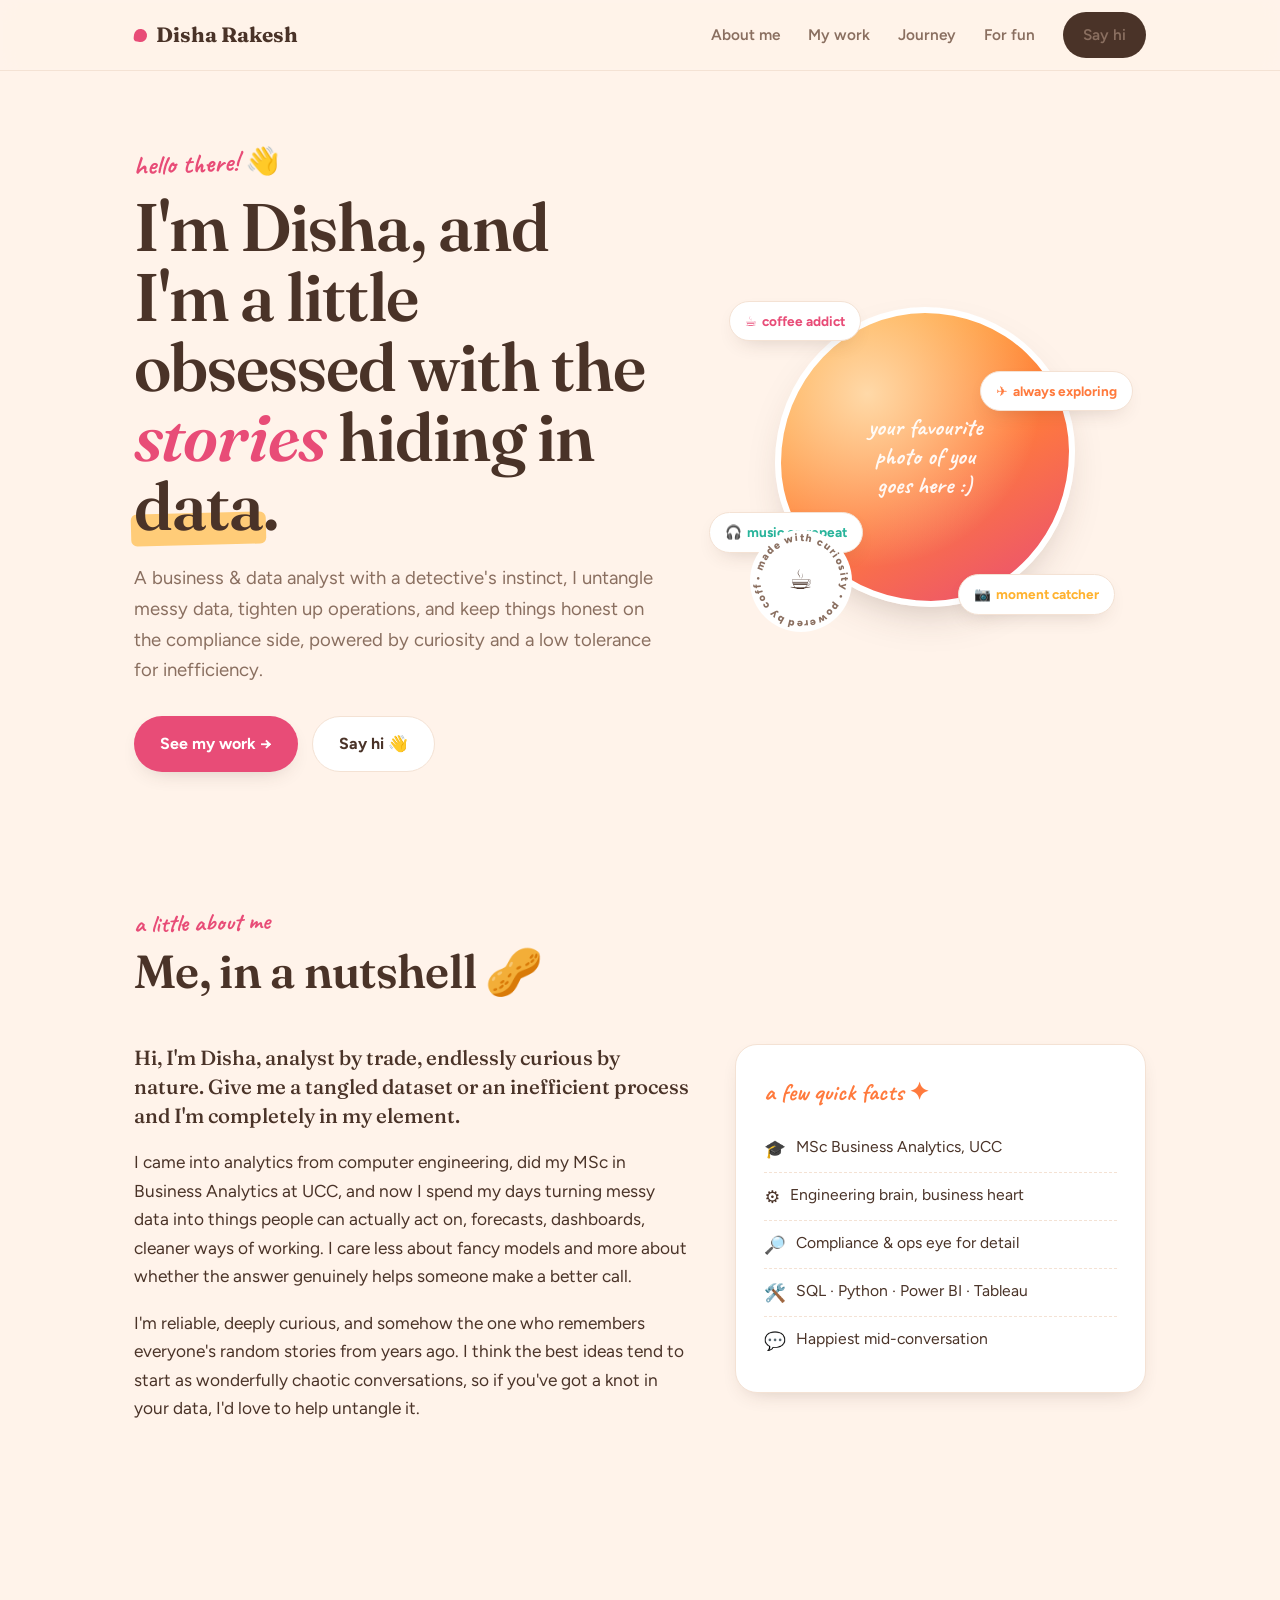
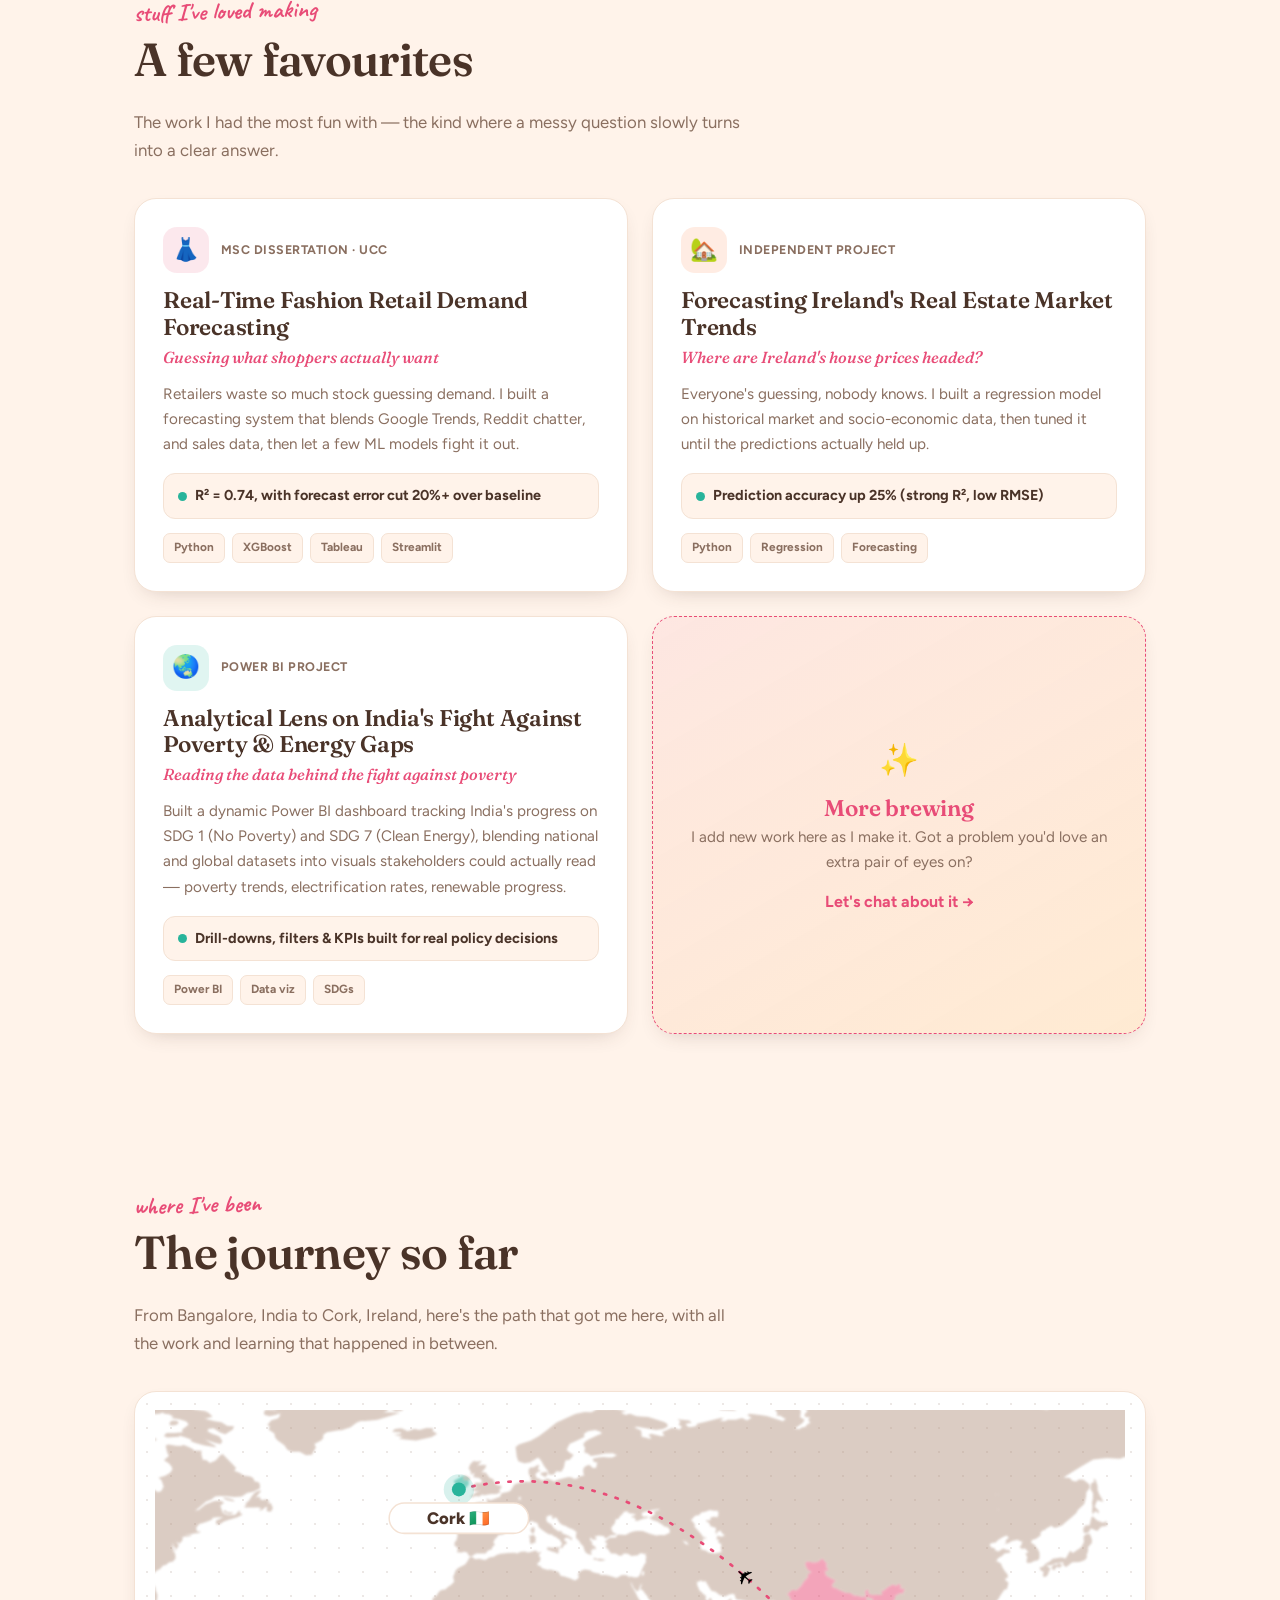
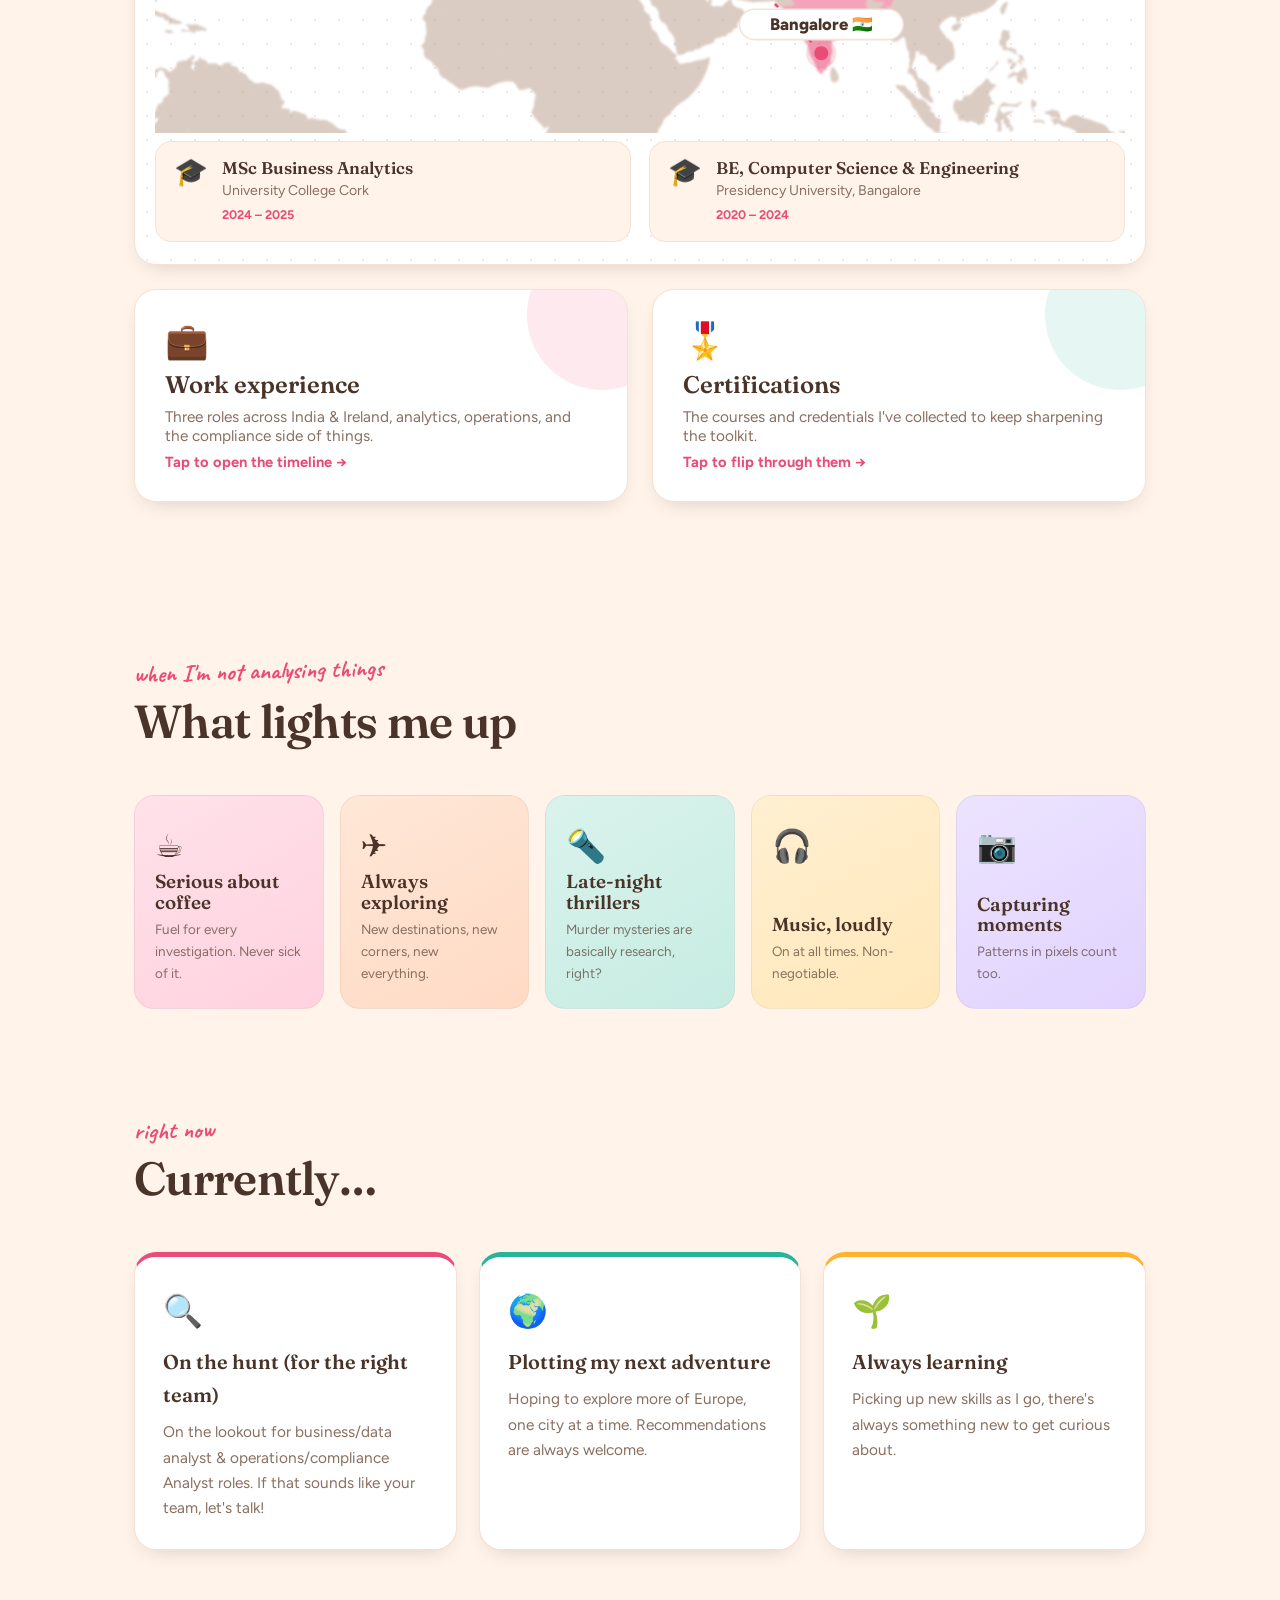
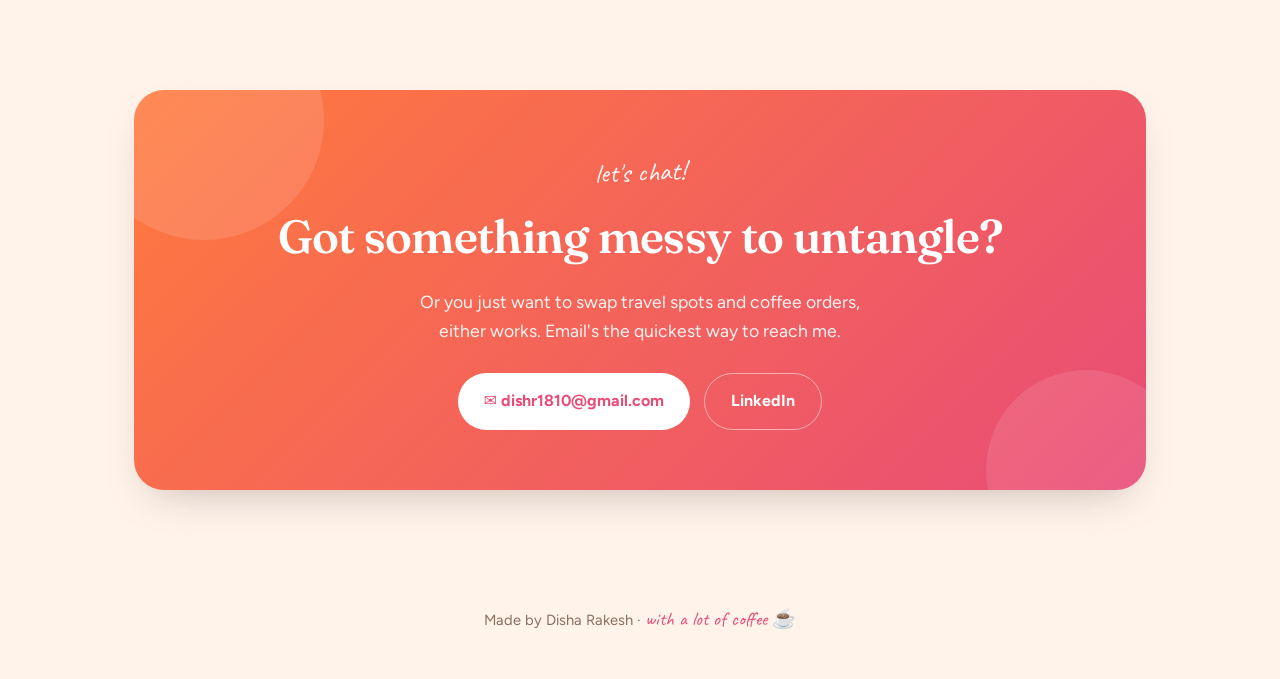
==== commit 77e98d62: "added my photo" ====
--- a/index.html
+++ b/index.html
@@ -3,8 +3,8 @@
 <head>
 <meta charset="UTF-8" />
 <meta name="viewport" content="width=device-width, initial-scale=1.0" />
-<title>Disha Rakesh — Business &amp; Data Analyst</title>
-<link rel="icon" type="image/svg+xml" href="[data-uri]" />
+<title>Disha Rakesh</title>
+<link rel="icon" type="image/svg+xml" href="[data-uri]" />
 <meta name="description" content="Disha Rakesh — a business & data analyst with an investigative streak, curious about the stories data can tell." />
 <link rel="preconnect" href="https://fonts.googleapis.com">
 <link rel="preconnect" href="https://fonts.gstatic.com" crossorigin>
@@ -41,7 +41,7 @@
     <div>
       <span class="wave">hello there! 👋</span>
       <h1>I'm Disha, and I'm a little obsessed with the <em>stories</em> hiding in <span class="hl">data</span>.</h1>
-      <p class="lede">A business &amp; data analyst with a detective's instinct — I untangle messy data, tighten up operations, and keep things honest on the compliance side, powered by curiosity and a low tolerance for inefficiency.</p>
+      <p class="lede">A business &amp; data analyst with a detective's instinct, I untangle messy data, tighten up operations, and keep things honest on the compliance side, powered by curiosity and a low tolerance for inefficiency.</p>
       <div class="hero-cta">
         <a href="#work" class="btn btn-primary">See my work →</a>
         <a href="#contact" class="btn btn-ghost">Say hi 👋</a>
@@ -77,9 +77,9 @@
     <div class="sec-head reveal"><span class="sec-kicker">a little about me</span><h2>Me, in a nutshell 🥜</h2></div>
     <div class="about">
       <div class="reveal">
-        <p>Hi, I'm Disha — analyst by trade, endlessly curious by nature. Give me a tangled dataset or an inefficient process and I'm completely in my element.</p>
-        <p>I came into analytics from computer engineering, did my MSc in Business Analytics at UCC, and now I spend my days turning messy data into things people can actually act on — forecasts, dashboards, cleaner ways of working. I care less about fancy models and more about whether the answer genuinely helps someone make a better call.</p>
-        <p>I'm reliable, deeply curious, and somehow the one who remembers everyone's random stories from years ago. I think the best ideas tend to start as wonderfully chaotic conversations — so if you've got a knot in your data, I'd love to help untangle it.</p>
+        <p>Hi, I'm Disha, analyst by trade, endlessly curious by nature. Give me a tangled dataset or an inefficient process and I'm completely in my element.</p>
+        <p>I came into analytics from computer engineering, did my MSc in Business Analytics at UCC, and now I spend my days turning messy data into things people can actually act on, forecasts, dashboards, cleaner ways of working. I care less about fancy models and more about whether the answer genuinely helps someone make a better call.</p>
+        <p>I'm reliable, deeply curious, and somehow the one who remembers everyone's random stories from years ago. I think the best ideas tend to start as wonderfully chaotic conversations, so if you've got a knot in your data, I'd love to help untangle it.</p>
       </div>
       <div class="notecard reveal">
         <h4>a few quick facts ✦</h4>
@@ -107,7 +107,7 @@
         <div class="proj-top"><div class="proj-emoji e1">👗</div><div><div class="proj-ctx">MSc Dissertation · UCC</div></div></div>
         <h3>Real-Time Fashion Retail Demand Forecasting</h3>
         <div class="sub">Guessing what shoppers actually want</div>
-        <p>Retailers waste so much stock guessing demand. I built a forecasting system that blends Google Trends, Reddit chatter, and sales data — then let a few ML models fight it out.</p>
+        <p>Retailers waste so much stock guessing demand. I built a forecasting system that blends Google Trends, Reddit chatter, and sales data, then let a few ML models fight it out.</p>
         <div class="win"><span class="dot"></span>R² = 0.74, with forecast error cut 20%+ over baseline</div>
         <div class="tags"><span class="tag">Python</span><span class="tag">XGBoost</span><span class="tag">Tableau</span><span class="tag">Streamlit</span></div>
       </article>
@@ -145,7 +145,7 @@
 <section id="journey">
   <div class="wrap">
     <div class="sec-head reveal"><span class="sec-kicker">where I've been</span><h2>The journey so far</h2>
-      <p class="sec-sub">From Bangalore to Cork — here's the path that got me here, with all the work and learning that happened in between.</p>
+      <p class="sec-sub">From Bangalore, India to Cork, Ireland, here's the path that got me here, with all the work and learning that happened in between.</p>
     </div>
 
     <!-- EDUCATION MAP -->
@@ -166,11 +166,11 @@
       <div class="edu-cards">
         <div class="edu-card">
           <span class="flag">🎓</span>
-          <div><div class="deg">MSc Business Analytics</div><div class="uni">University College Cork</div><div class="yr">2024 – 2025 · 2:1 Honours</div></div>
+          <div><div class="deg">MSc Business Analytics</div><div class="uni">University College Cork</div><div class="yr">2024 – 2025 </div></div>
         </div>
         <div class="edu-card">
           <span class="flag">🎓</span>
-          <div><div class="deg">BE, Computer Science &amp; Engineering</div><div class="uni">Presidency University, Bangalore</div><div class="yr">2020 – 2024 · GPA 8.36/10</div></div>
+          <div><div class="deg">BE, Computer Science &amp; Engineering</div><div class="uni">Presidency University, Bangalore</div><div class="yr">2020 – 2024 </div></div>
         </div>
       </div>
     </div>
@@ -180,7 +180,7 @@
       <button class="bigcard c-exp reveal" data-modal="exp" aria-haspopup="dialog">
         <div class="bc-ic">💼</div>
         <h3>Work experience</h3>
-        <p>Three roles across India &amp; Ireland — analytics, operations, and the compliance side of things.</p>
+        <p>Three roles across India &amp; Ireland, analytics, operations, and the compliance side of things.</p>
         <span class="hint">Tap to open the timeline →</span>
       </button>
       <button class="bigcard c-cert reveal" data-modal="certs" aria-haspopup="dialog">
@@ -212,9 +212,9 @@
   <div class="wrap">
     <div class="sec-head reveal"><span class="sec-kicker">right now</span><h2>Currently…</h2></div>
     <div class="now-grid">
-      <div class="now-card n1 reveal"><div class="big">🔍</div><div class="t">On the hunt (for the right team)</div><p>On the lookout for business/data analyst &amp; operations/compliance roles. If that sounds like your team — let's talk!</p></div>
-      <div class="now-card n2 reveal"><div class="big">🌍</div><div class="t">Plotting my next adventure</div><p>Hoping to explore more of Europe, one city at a time. Recommendations always welcome.</p></div>
-      <div class="now-card n3 reveal"><div class="big">🌱</div><div class="t">Always learning</div><p>Picking up new skills as I go — there's always something new to get curious about.</p></div>
+      <div class="now-card n1 reveal"><div class="big">🔍</div><div class="t">On the hunt (for the right team)</div><p>On the lookout for business/data analyst &amp; operations/compliance Analyst roles. If that sounds like your team, let's talk!</p></div>
+      <div class="now-card n2 reveal"><div class="big">🌍</div><div class="t">Plotting my next adventure</div><p>Hoping to explore more of Europe, one city at a time. Recommendations are always welcome.</p></div>
+      <div class="now-card n3 reveal"><div class="big">🌱</div><div class="t">Always learning</div><p>Picking up new skills as I go, there's always something new to get curious about.</p></div>
     </div>
   </div>
 </section>
@@ -225,7 +225,7 @@
     <div class="contact reveal">
       <span class="hand">let's chat!</span>
       <h2 class="serif">Got something messy to untangle?</h2>
-      <p>Or you just want to swap travel spots and coffee orders — either works. Email's the quickest way to reach me.</p>
+      <p>Or you just want to swap travel spots and coffee orders, either works. Email's the quickest way to reach me.</p>
       <div class="contact-links">
         <a href="mailto:dishr1810@gmail.com" class="btn btn-light">✉ dishr1810@gmail.com</a>
         <!-- EDIT: paste your full LinkedIn URL below -->
@@ -248,13 +248,13 @@
         <div class="tl-when">Apr 2025 — Present</div>
         <div class="tl-role">Customer Operations &amp; Compliance Associate</div>
         <div class="tl-org">Boylesports · Cork, Ireland</div>
-        <p class="tl-desc">Running verification and payment checks in a regulated, fast-paced environment — and spotting process gaps through workflow monitoring, then documenting and escalating them to make things run better.</p>
+        <p class="tl-desc">Running verification and payment checks in a regulated, fast-paced environment, and spotting process gaps through workflow monitoring, then documenting and escalating them to make things run better.</p>
       </div>
       <div class="tl-item">
         <div class="tl-when">Apr 2024 — Sep 2024</div>
         <div class="tl-role">Business Analyst</div>
         <div class="tl-org">Intwo · Bangalore, India</div>
-        <p class="tl-desc">Designed and automated Power BI dashboards with SQL and Python, defined KPIs with stakeholders, and kept reporting reliable across 10,000+ records — while helping non-technical folks actually use the dashboards. Partnered with stakeholders and cross-functional teams to turn business needs into structured analytical solutions, translating fuzzy requirements into clear KPIs and reporting.</p>
+        <p class="tl-desc">Designed and automated Power BI dashboards with SQL and Python, defined KPIs with stakeholders, and kept reporting reliable across 10,000+ records, while helping non-technical folks actually use the dashboards. Partnered with stakeholders and cross-functional teams to turn business needs into structured analytical solutions, translating fuzzy requirements into clear KPIs and reporting.</p>
       </div>
       <div class="tl-item">
         <div class="tl-when">Sep 2023 — Feb 2024</div>
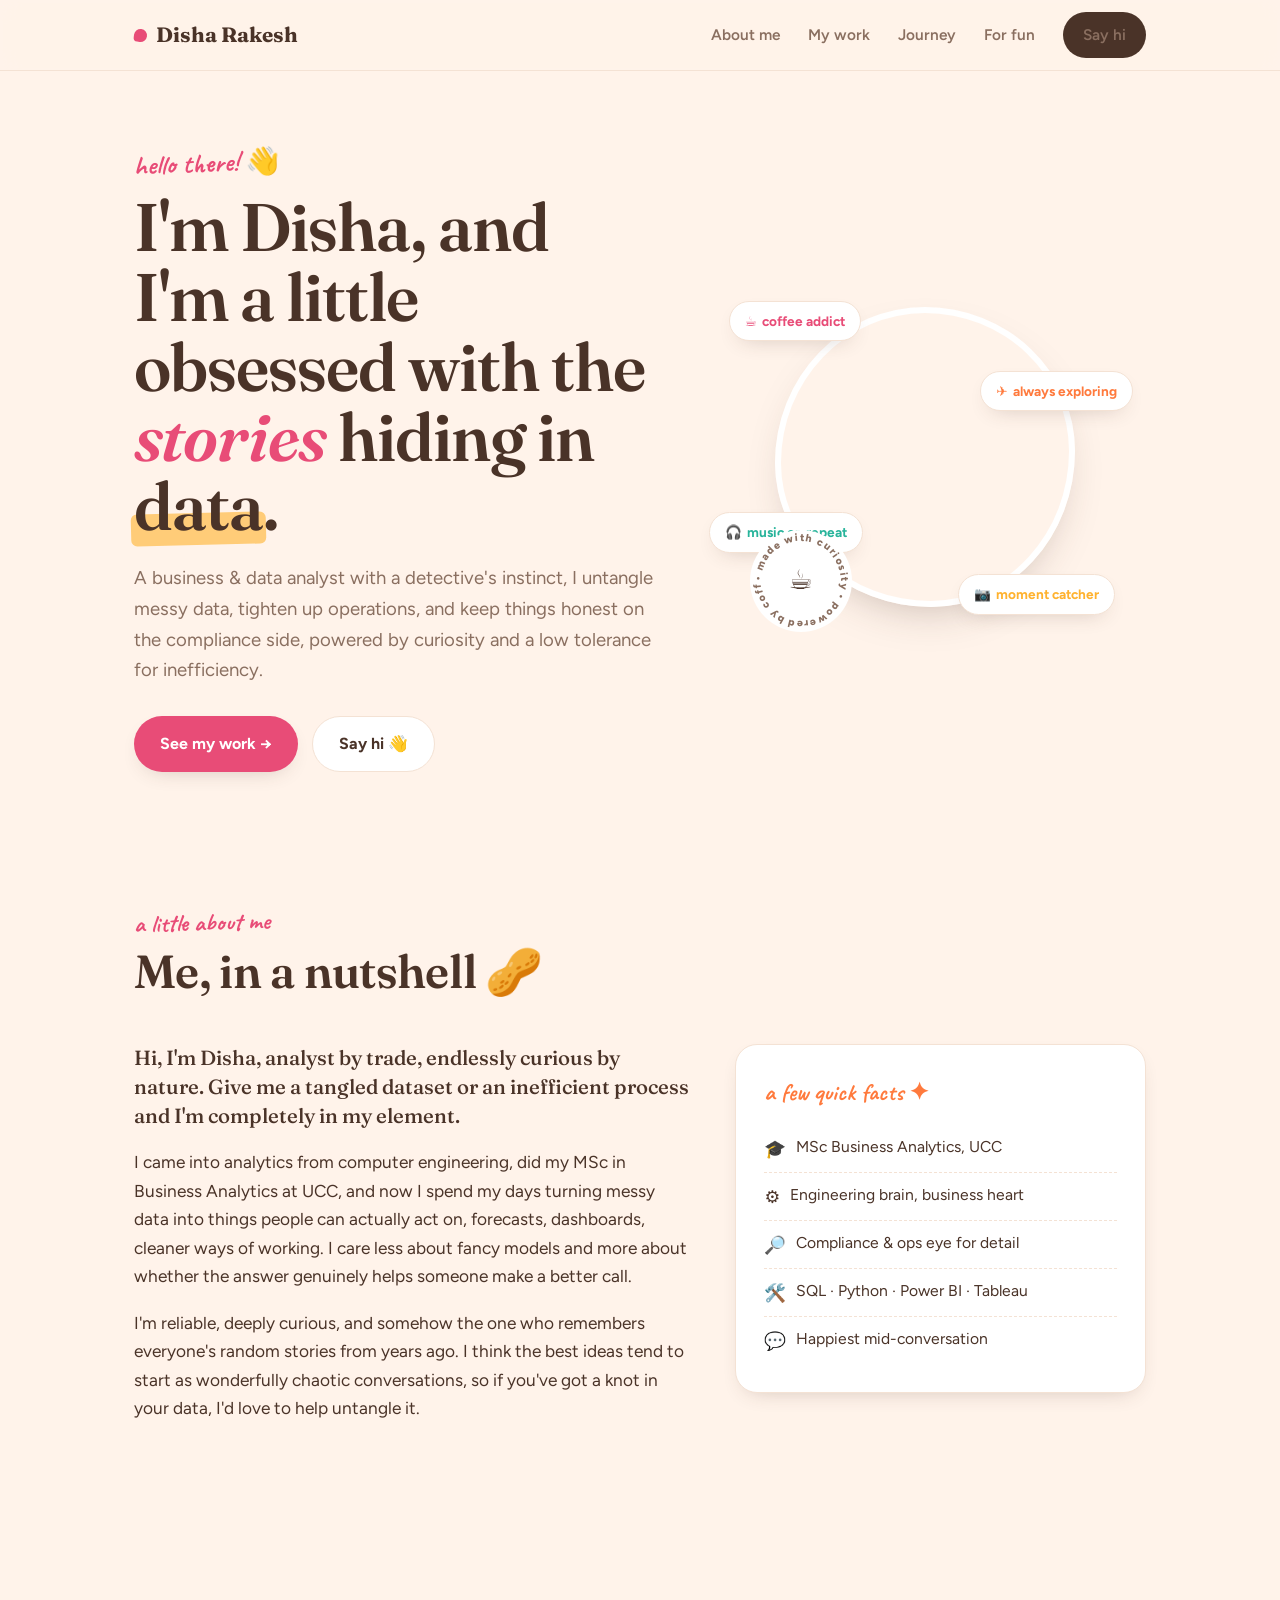
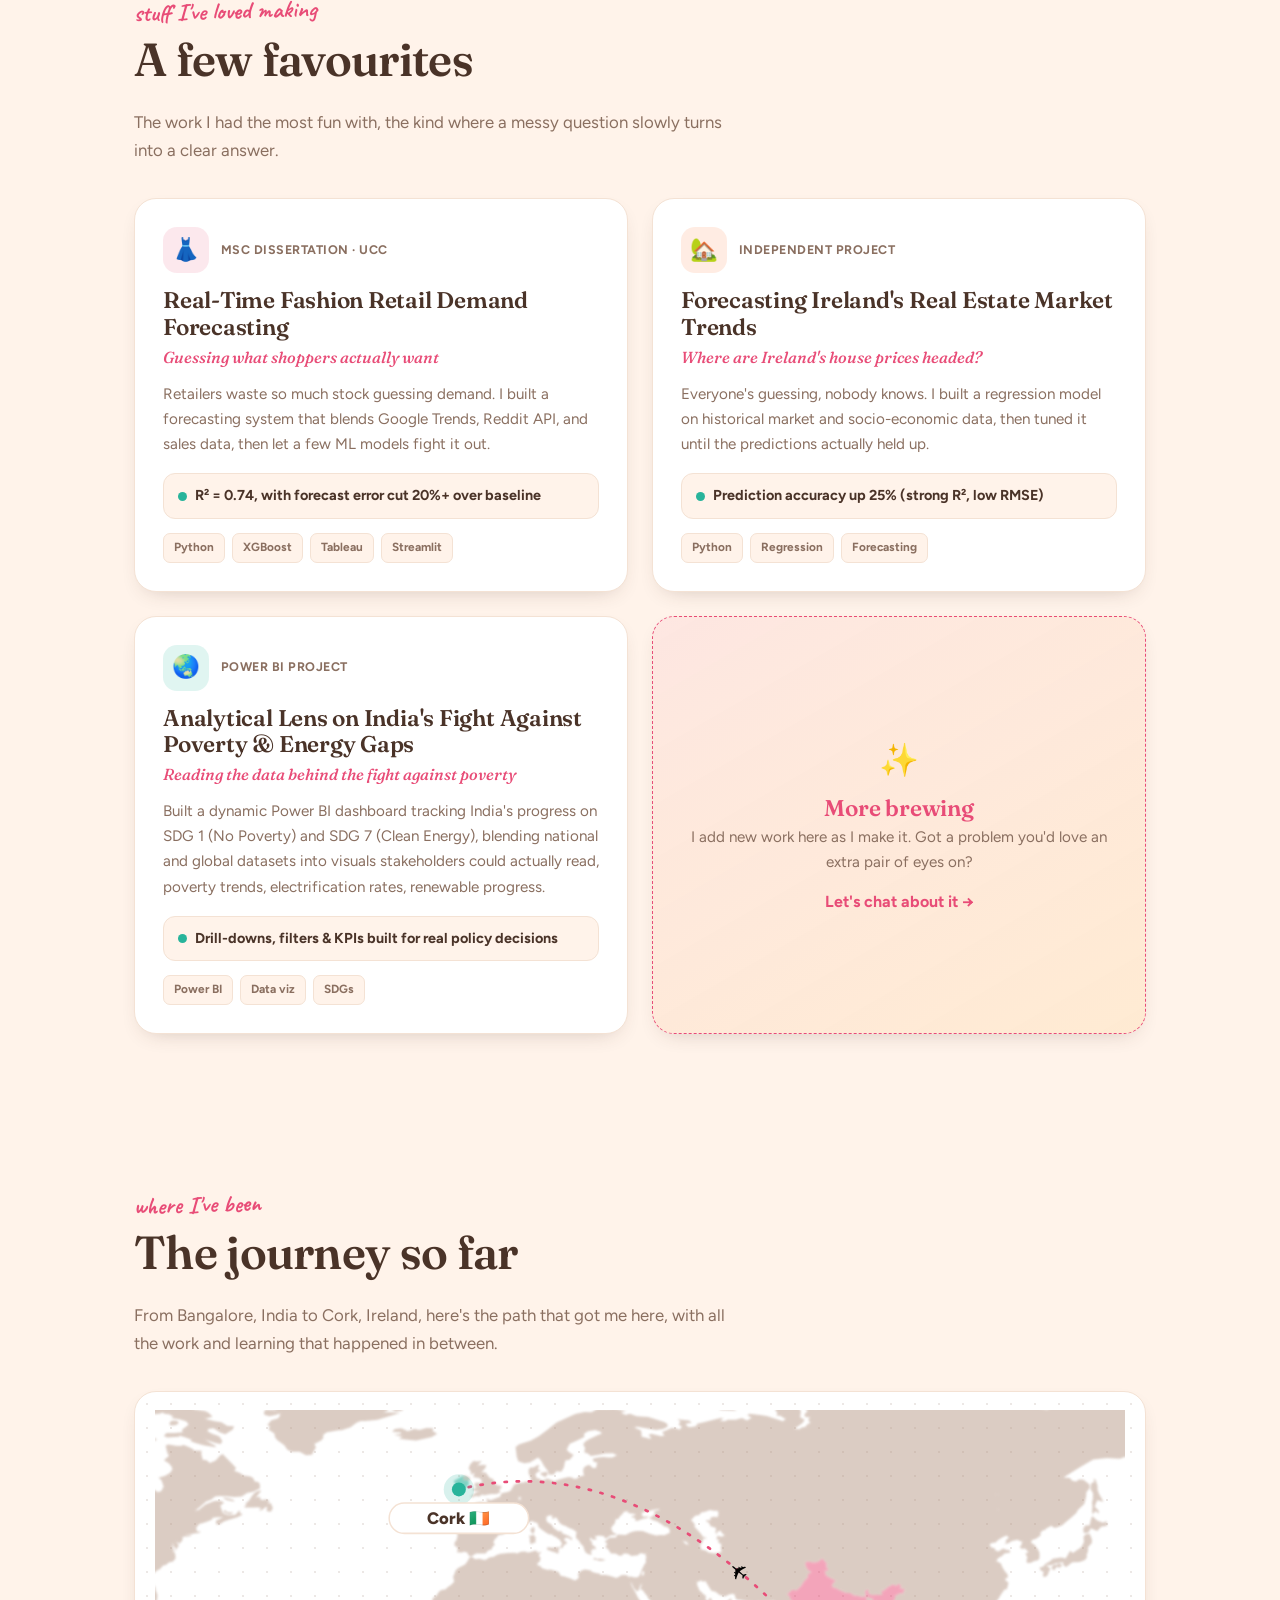
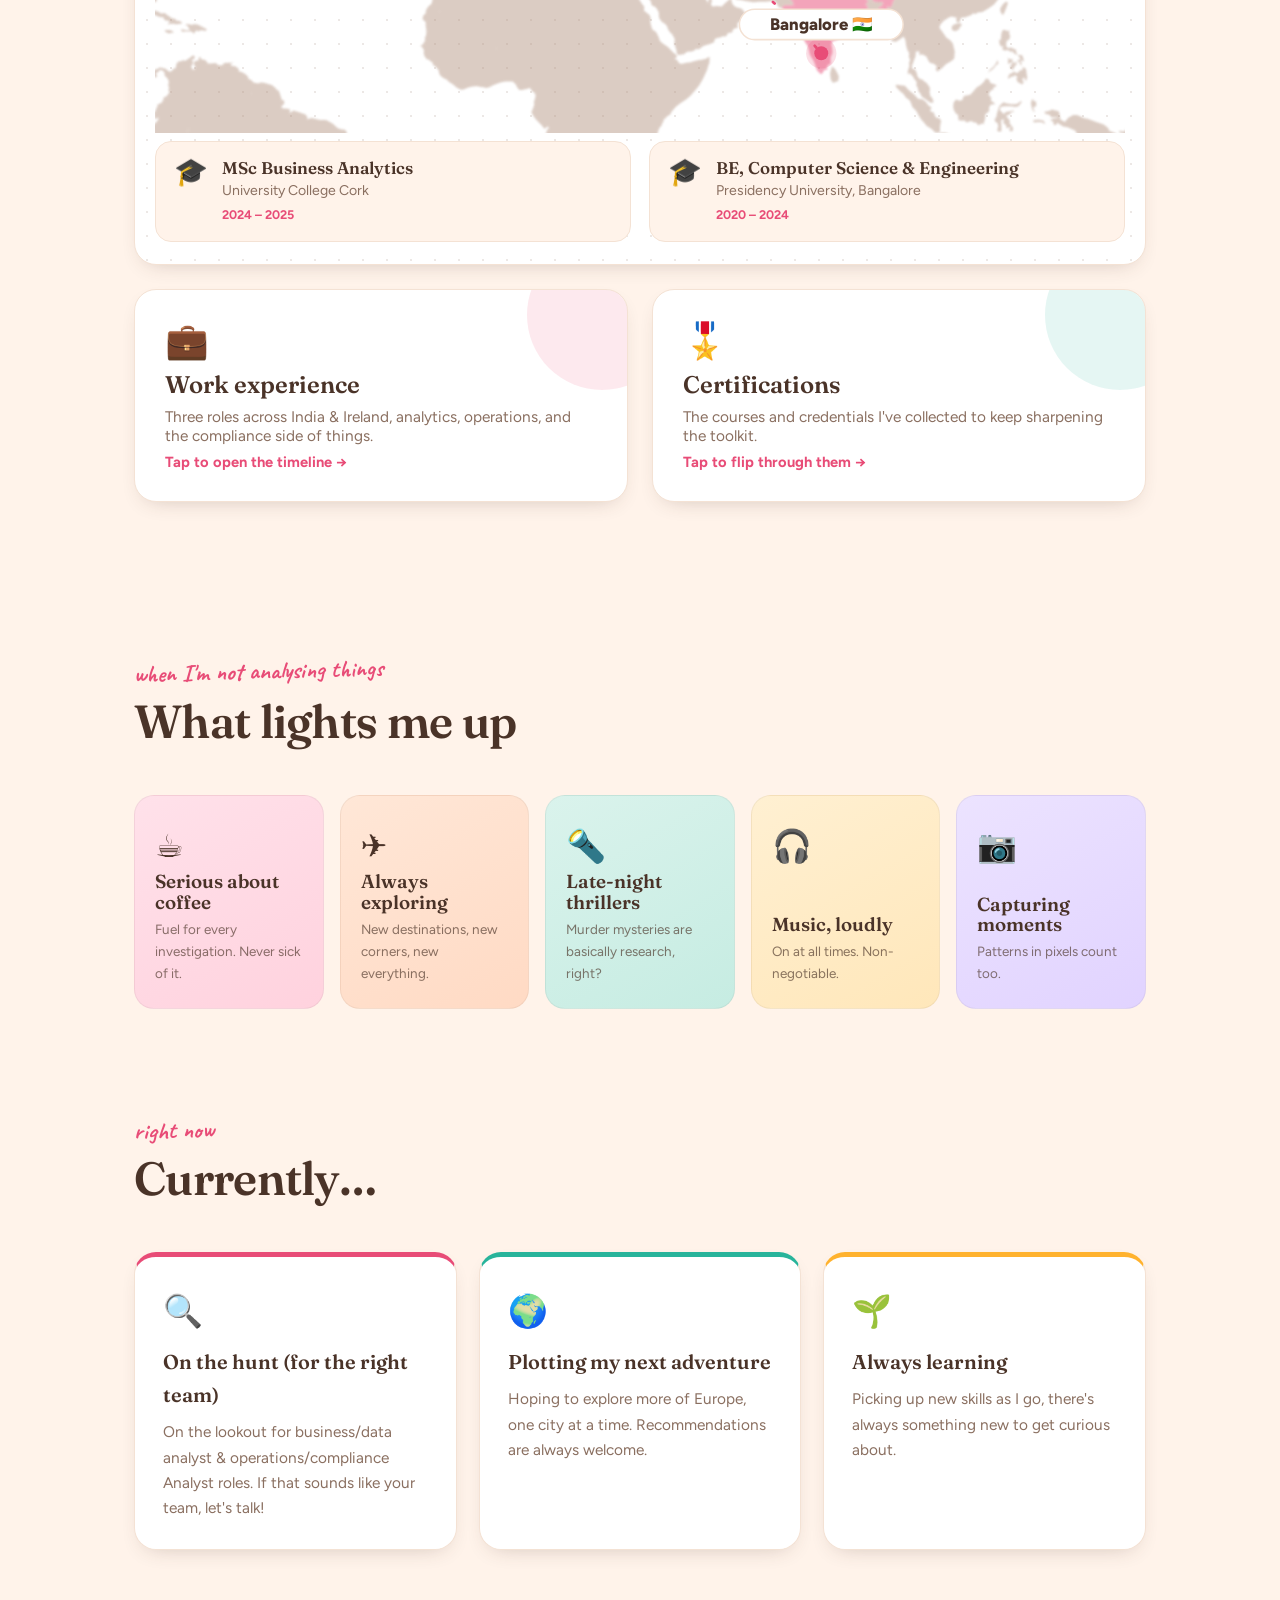
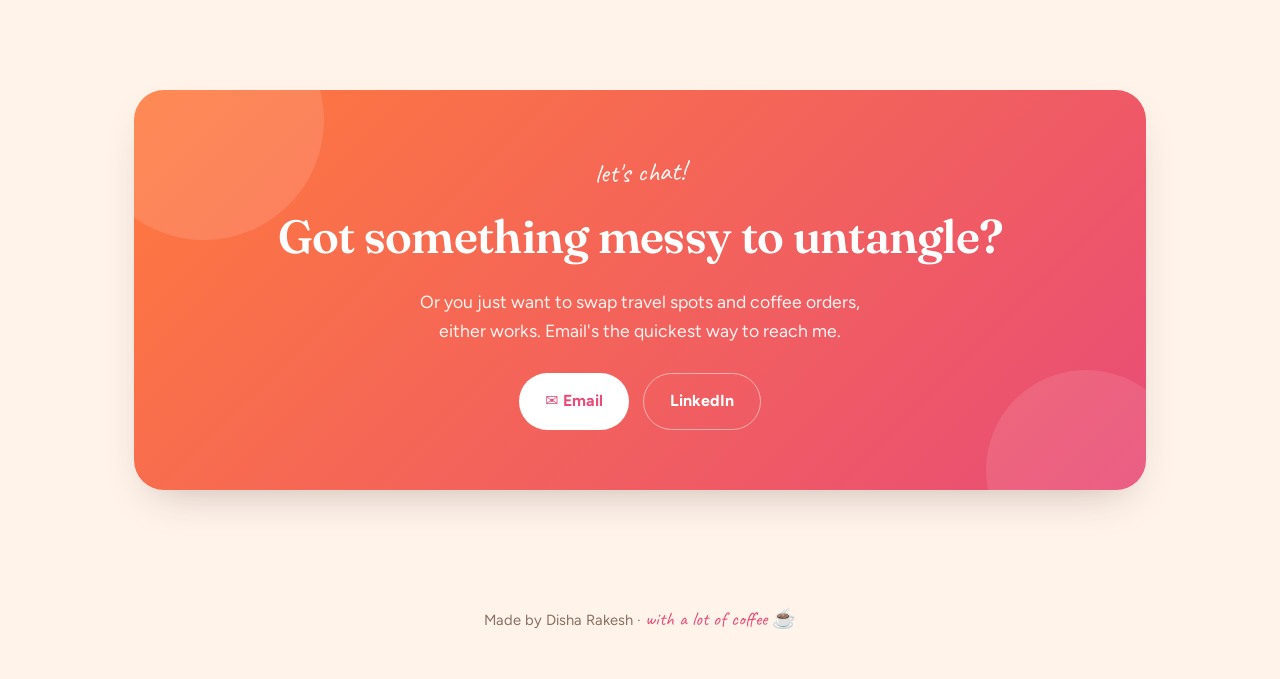
==== commit 42cddf58: "update" ====
--- a/index.html
+++ b/index.html
@@ -4,7 +4,7 @@
 <meta charset="UTF-8" />
 <meta name="viewport" content="width=device-width, initial-scale=1.0" />
 <title>Disha Rakesh</title>
-<link rel="icon" type="image/svg+xml" href="[data-uri]" />
+<link rel="icon" type="image/svg+xml" href="favicon.svg" />
 <meta name="description" content="Disha Rakesh — a business & data analyst with an investigative streak, curious about the stories data can tell." />
 <link rel="preconnect" href="https://fonts.googleapis.com">
 <link rel="preconnect" href="https://fonts.gstatic.com" crossorigin>
@@ -51,7 +51,7 @@
     <div>
       <div class="portrait">
         <!-- EDIT: swap this for a real photo — see the CSS note above .photo -->
-        <div class="photo"><span>your favourite<br>photo of you<br>goes here :)</span></div>
+        <div class="photo" style="background:url('me.jpeg') center/cover"></div>
         <div class="pill p1"><span class="e">☕</span>coffee addict</div>
         <div class="pill p2"><span class="e">✈️</span>always exploring</div>
         <div class="pill p3"><span class="e">🎧</span>music on repeat</div>
@@ -99,7 +99,7 @@
 <section id="work">
   <div class="wrap">
     <div class="sec-head reveal"><span class="sec-kicker">stuff I've loved making</span><h2>A few favourites</h2>
-      <p class="sec-sub">The work I had the most fun with — the kind where a messy question slowly turns into a clear answer.</p>
+      <p class="sec-sub">The work I had the most fun with, the kind where a messy question slowly turns into a clear answer.</p>
     </div>
     <div class="work-grid">
 
@@ -107,7 +107,7 @@
         <div class="proj-top"><div class="proj-emoji e1">👗</div><div><div class="proj-ctx">MSc Dissertation · UCC</div></div></div>
         <h3>Real-Time Fashion Retail Demand Forecasting</h3>
         <div class="sub">Guessing what shoppers actually want</div>
-        <p>Retailers waste so much stock guessing demand. I built a forecasting system that blends Google Trends, Reddit chatter, and sales data, then let a few ML models fight it out.</p>
+        <p>Retailers waste so much stock guessing demand. I built a forecasting system that blends Google Trends, Reddit API, and sales data, then let a few ML models fight it out.</p>
         <div class="win"><span class="dot"></span>R² = 0.74, with forecast error cut 20%+ over baseline</div>
         <div class="tags"><span class="tag">Python</span><span class="tag">XGBoost</span><span class="tag">Tableau</span><span class="tag">Streamlit</span></div>
       </article>
@@ -125,7 +125,7 @@
         <div class="proj-top"><div class="proj-emoji e3">🌏</div><div><div class="proj-ctx">Power BI project</div></div></div>
         <h3>Analytical Lens on India's Fight Against Poverty &amp; Energy Gaps</h3>
         <div class="sub">Reading the data behind the fight against poverty</div>
-        <p>Built a dynamic Power BI dashboard tracking India's progress on SDG 1 (No Poverty) and SDG 7 (Clean Energy), blending national and global datasets into visuals stakeholders could actually read — poverty trends, electrification rates, renewable progress.</p>
+        <p>Built a dynamic Power BI dashboard tracking India's progress on SDG 1 (No Poverty) and SDG 7 (Clean Energy), blending national and global datasets into visuals stakeholders could actually read, poverty trends, electrification rates, renewable progress.</p>
         <div class="win"><span class="dot"></span>Drill-downs, filters &amp; KPIs built for real policy decisions</div>
         <div class="tags"><span class="tag">Power BI</span><span class="tag">Data viz</span><span class="tag">SDGs</span></div>
       </article>
@@ -227,9 +227,9 @@
       <h2 class="serif">Got something messy to untangle?</h2>
       <p>Or you just want to swap travel spots and coffee orders, either works. Email's the quickest way to reach me.</p>
       <div class="contact-links">
-        <a href="mailto:dishr1810@gmail.com" class="btn btn-light">✉ dishr1810@gmail.com</a>
+        <a href="mailto:dishr1810@gmail.com" class="btn btn-light">✉ Email</a>
         <!-- EDIT: paste your full LinkedIn URL below -->
-        <a href="#" class="btn btn-outline">LinkedIn</a>
+        <a href="https://www.linkedin.com/in/disha-rakesh/" class="btn btn-outline">LinkedIn</a>
       </div>
     </div>
   </div>
@@ -245,19 +245,19 @@
     <h3 id="exp-title">Where I've worked</h3>
     <div class="tl">
       <div class="tl-item">
-        <div class="tl-when">Apr 2025 — Present</div>
+        <div class="tl-when">Apr 2025 - Present</div>
         <div class="tl-role">Customer Operations &amp; Compliance Associate</div>
         <div class="tl-org">Boylesports · Cork, Ireland</div>
         <p class="tl-desc">Running verification and payment checks in a regulated, fast-paced environment, and spotting process gaps through workflow monitoring, then documenting and escalating them to make things run better.</p>
       </div>
       <div class="tl-item">
-        <div class="tl-when">Apr 2024 — Sep 2024</div>
+        <div class="tl-when">Apr 2024 - Sep 2024</div>
         <div class="tl-role">Business Analyst</div>
         <div class="tl-org">Intwo · Bangalore, India</div>
         <p class="tl-desc">Designed and automated Power BI dashboards with SQL and Python, defined KPIs with stakeholders, and kept reporting reliable across 10,000+ records, while helping non-technical folks actually use the dashboards. Partnered with stakeholders and cross-functional teams to turn business needs into structured analytical solutions, translating fuzzy requirements into clear KPIs and reporting.</p>
       </div>
       <div class="tl-item">
-        <div class="tl-when">Sep 2023 — Feb 2024</div>
+        <div class="tl-when">Sep 2023 - Feb 2024</div>
         <div class="tl-role">Business Analyst Intern</div>
         <div class="tl-org">Intwo · Bangalore, India</div>
         <p class="tl-desc">Elicited and documented business requirements, analysed structured datasets, and supported data cleaning and validation with Python and Excel to keep reporting accurate.</p>
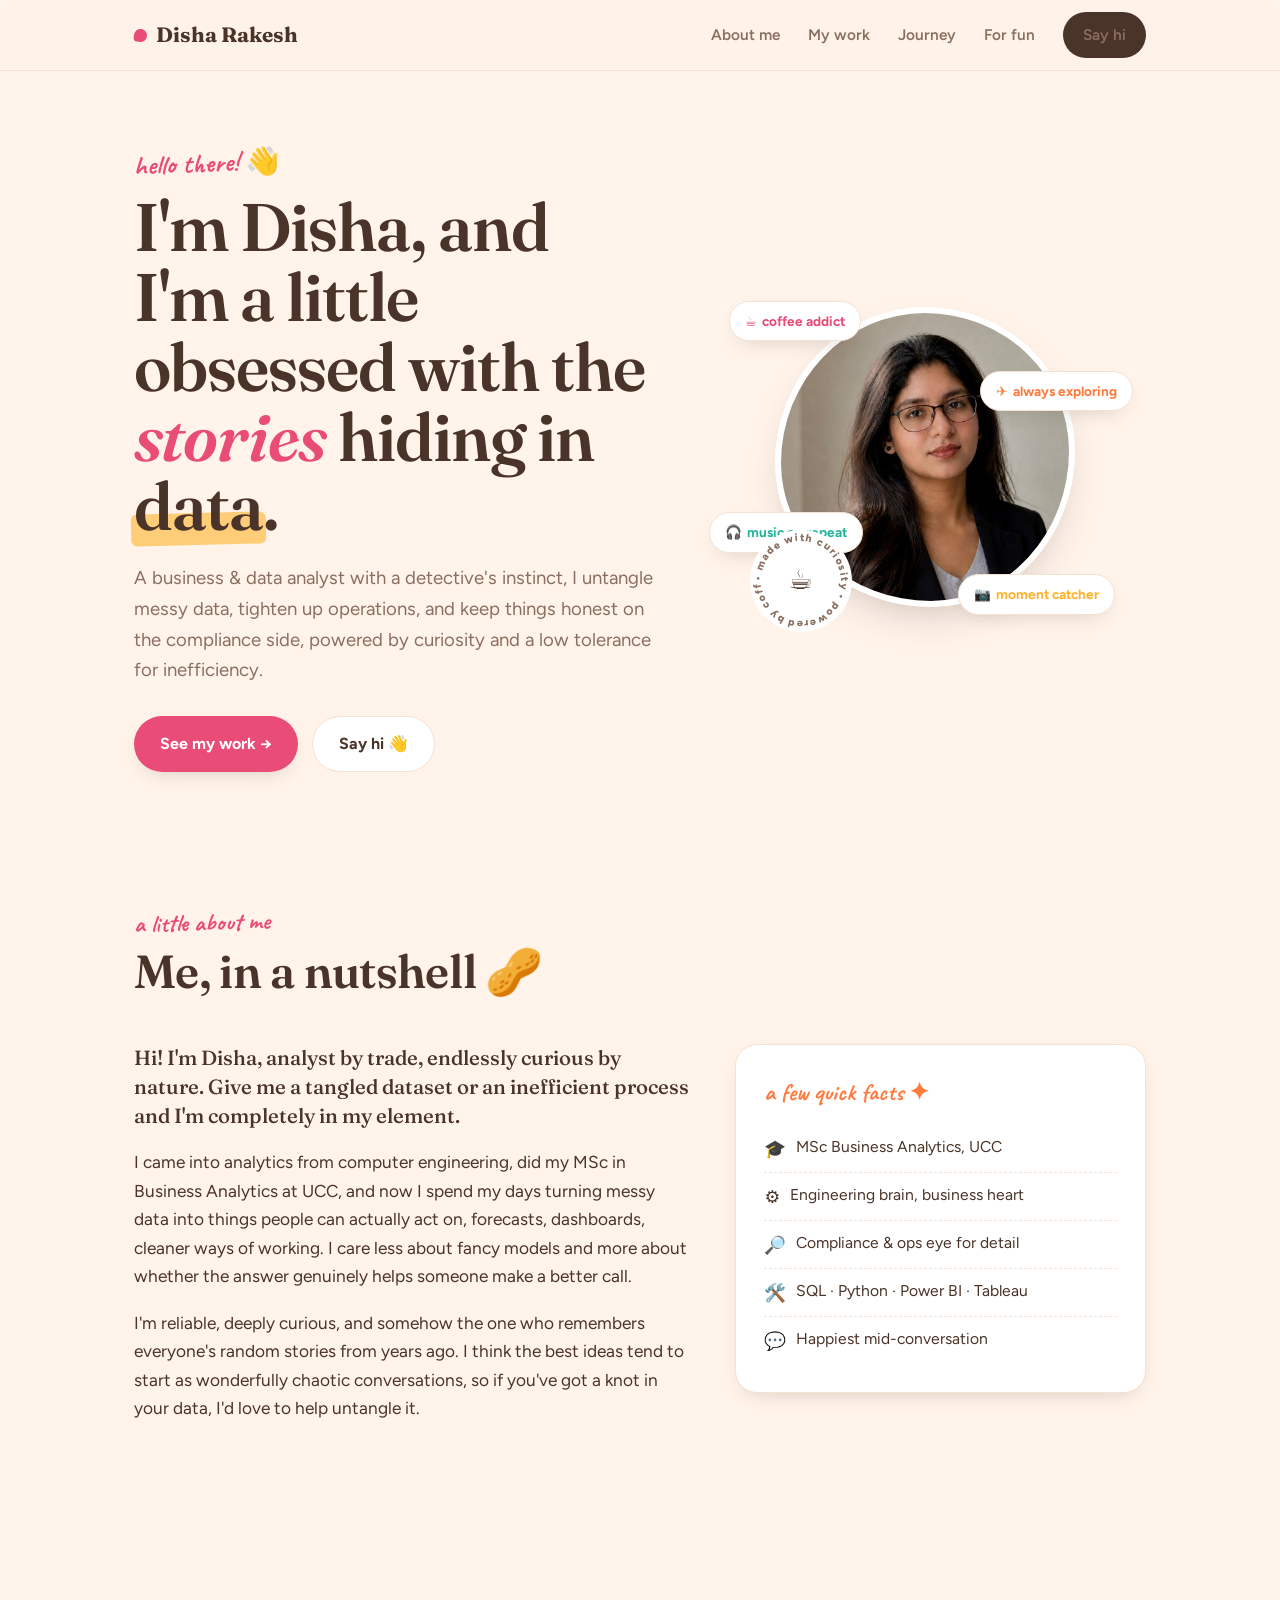
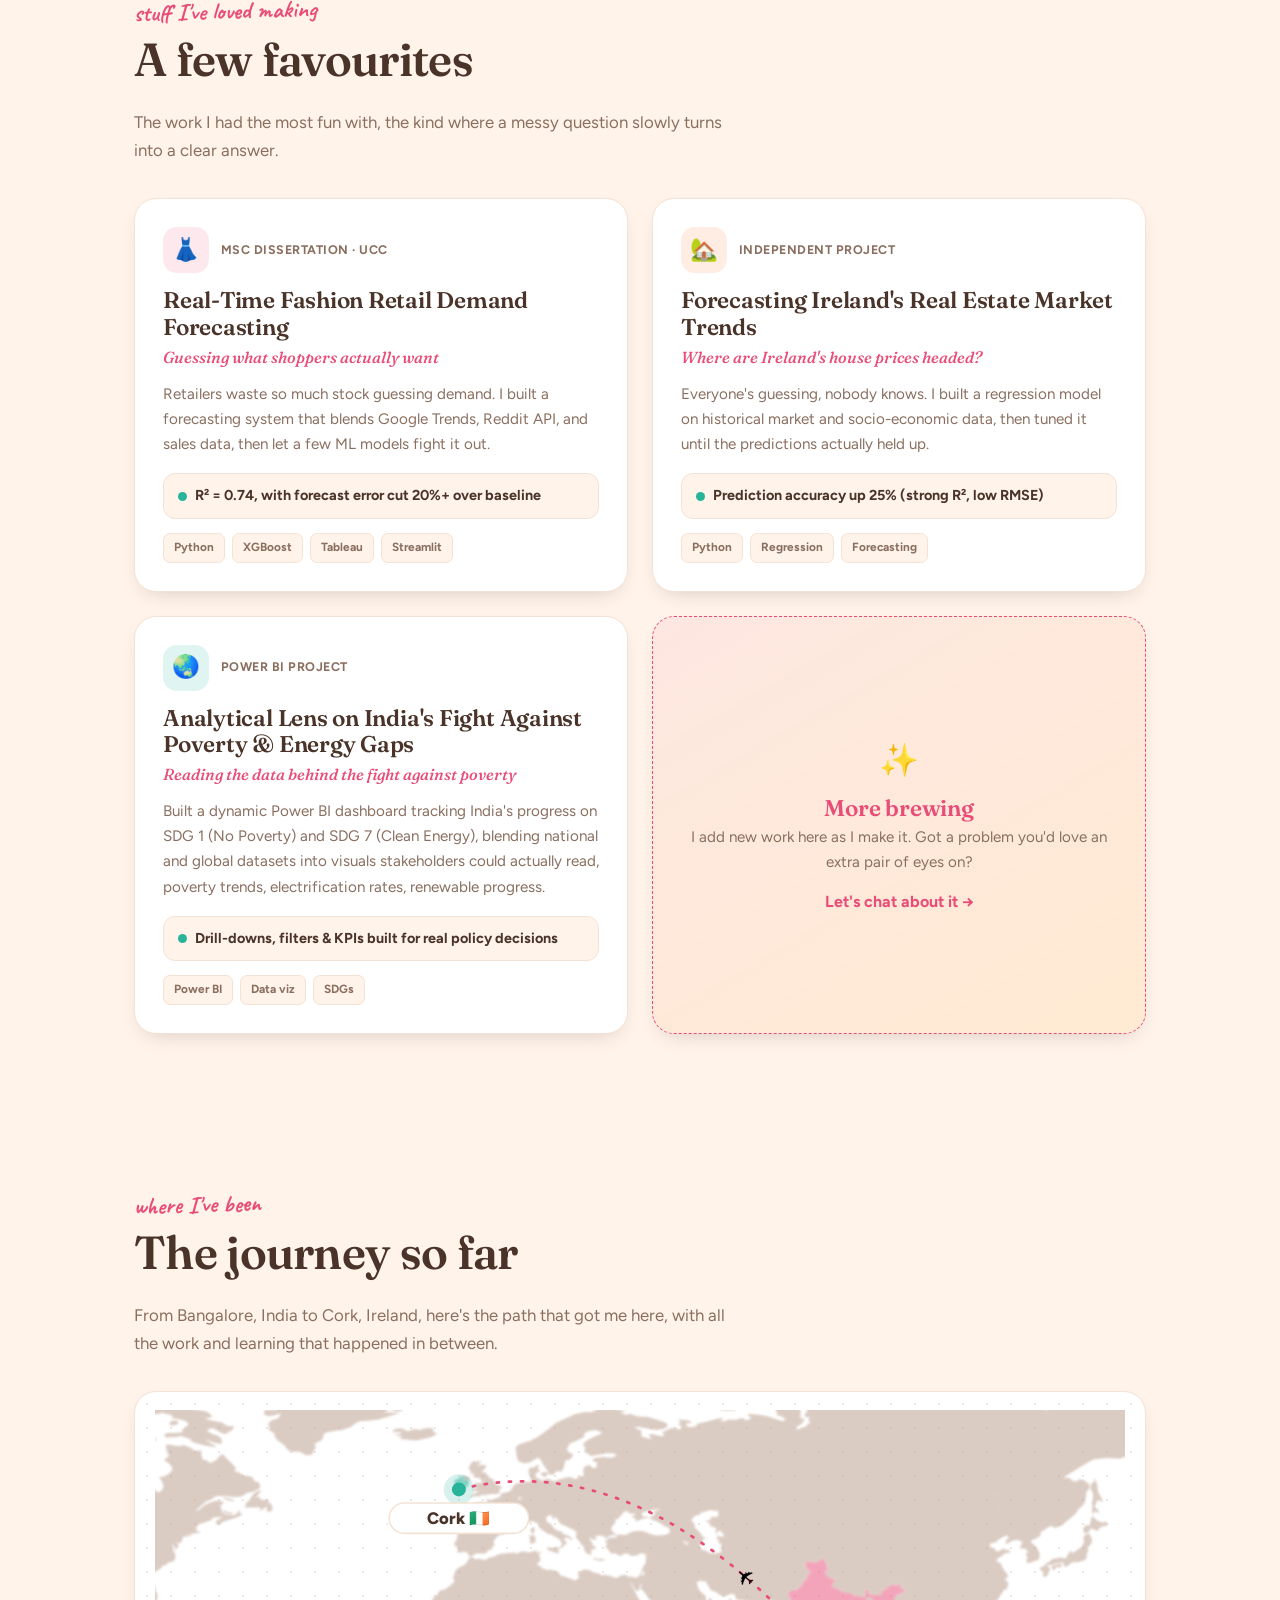
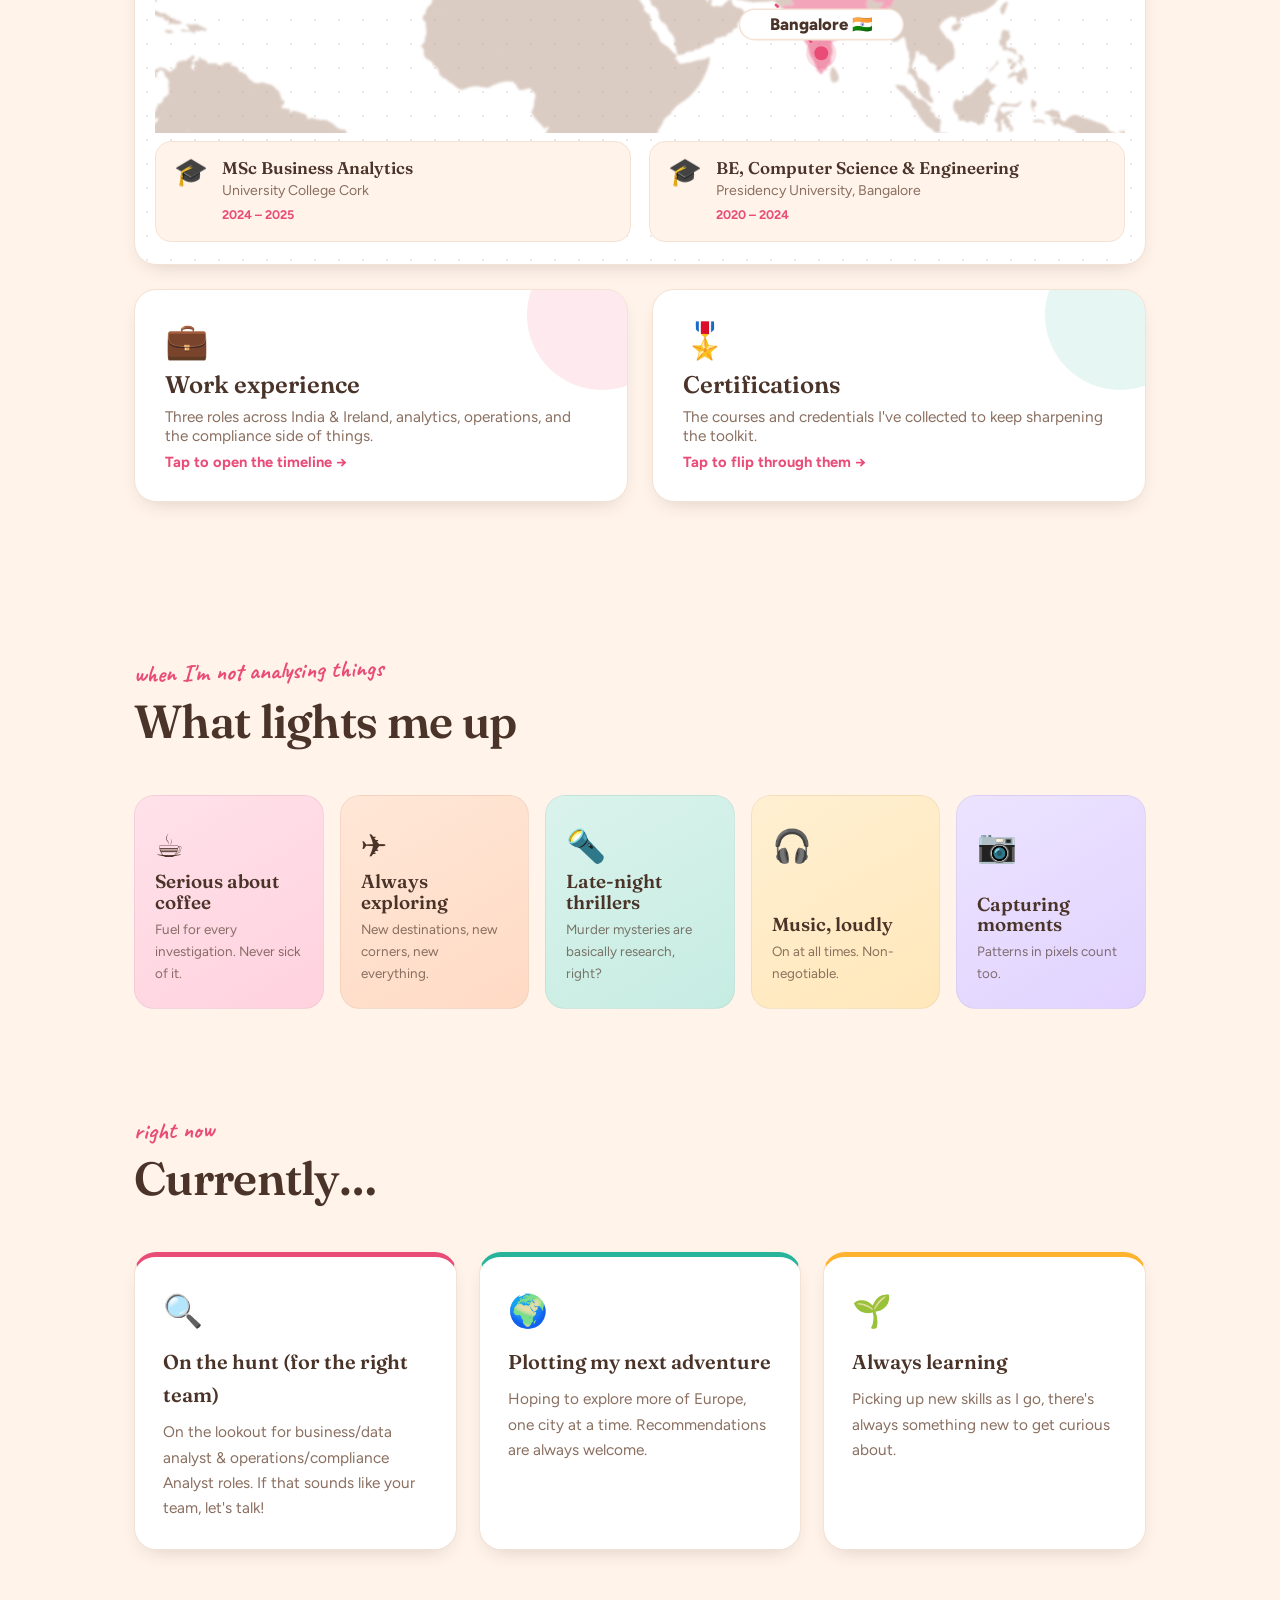
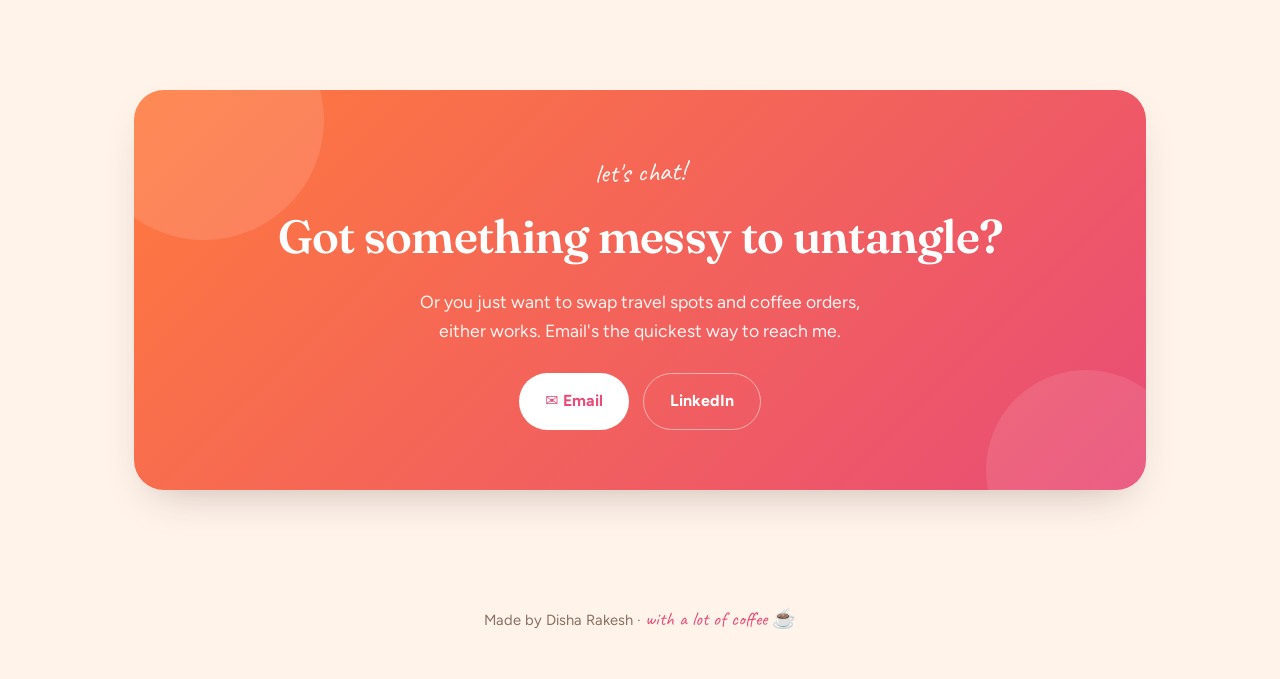
==== commit 153132ad: "updated pic" ====
--- a/index.html
+++ b/index.html
@@ -77,7 +77,7 @@
     <div class="sec-head reveal"><span class="sec-kicker">a little about me</span><h2>Me, in a nutshell 🥜</h2></div>
     <div class="about">
       <div class="reveal">
-        <p>Hi, I'm Disha, analyst by trade, endlessly curious by nature. Give me a tangled dataset or an inefficient process and I'm completely in my element.</p>
+        <p>Hi! I'm Disha, analyst by trade, endlessly curious by nature. Give me a tangled dataset or an inefficient process and I'm completely in my element.</p>
         <p>I came into analytics from computer engineering, did my MSc in Business Analytics at UCC, and now I spend my days turning messy data into things people can actually act on, forecasts, dashboards, cleaner ways of working. I care less about fancy models and more about whether the answer genuinely helps someone make a better call.</p>
         <p>I'm reliable, deeply curious, and somehow the one who remembers everyone's random stories from years ago. I think the best ideas tend to start as wonderfully chaotic conversations, so if you've got a knot in your data, I'd love to help untangle it.</p>
       </div>
